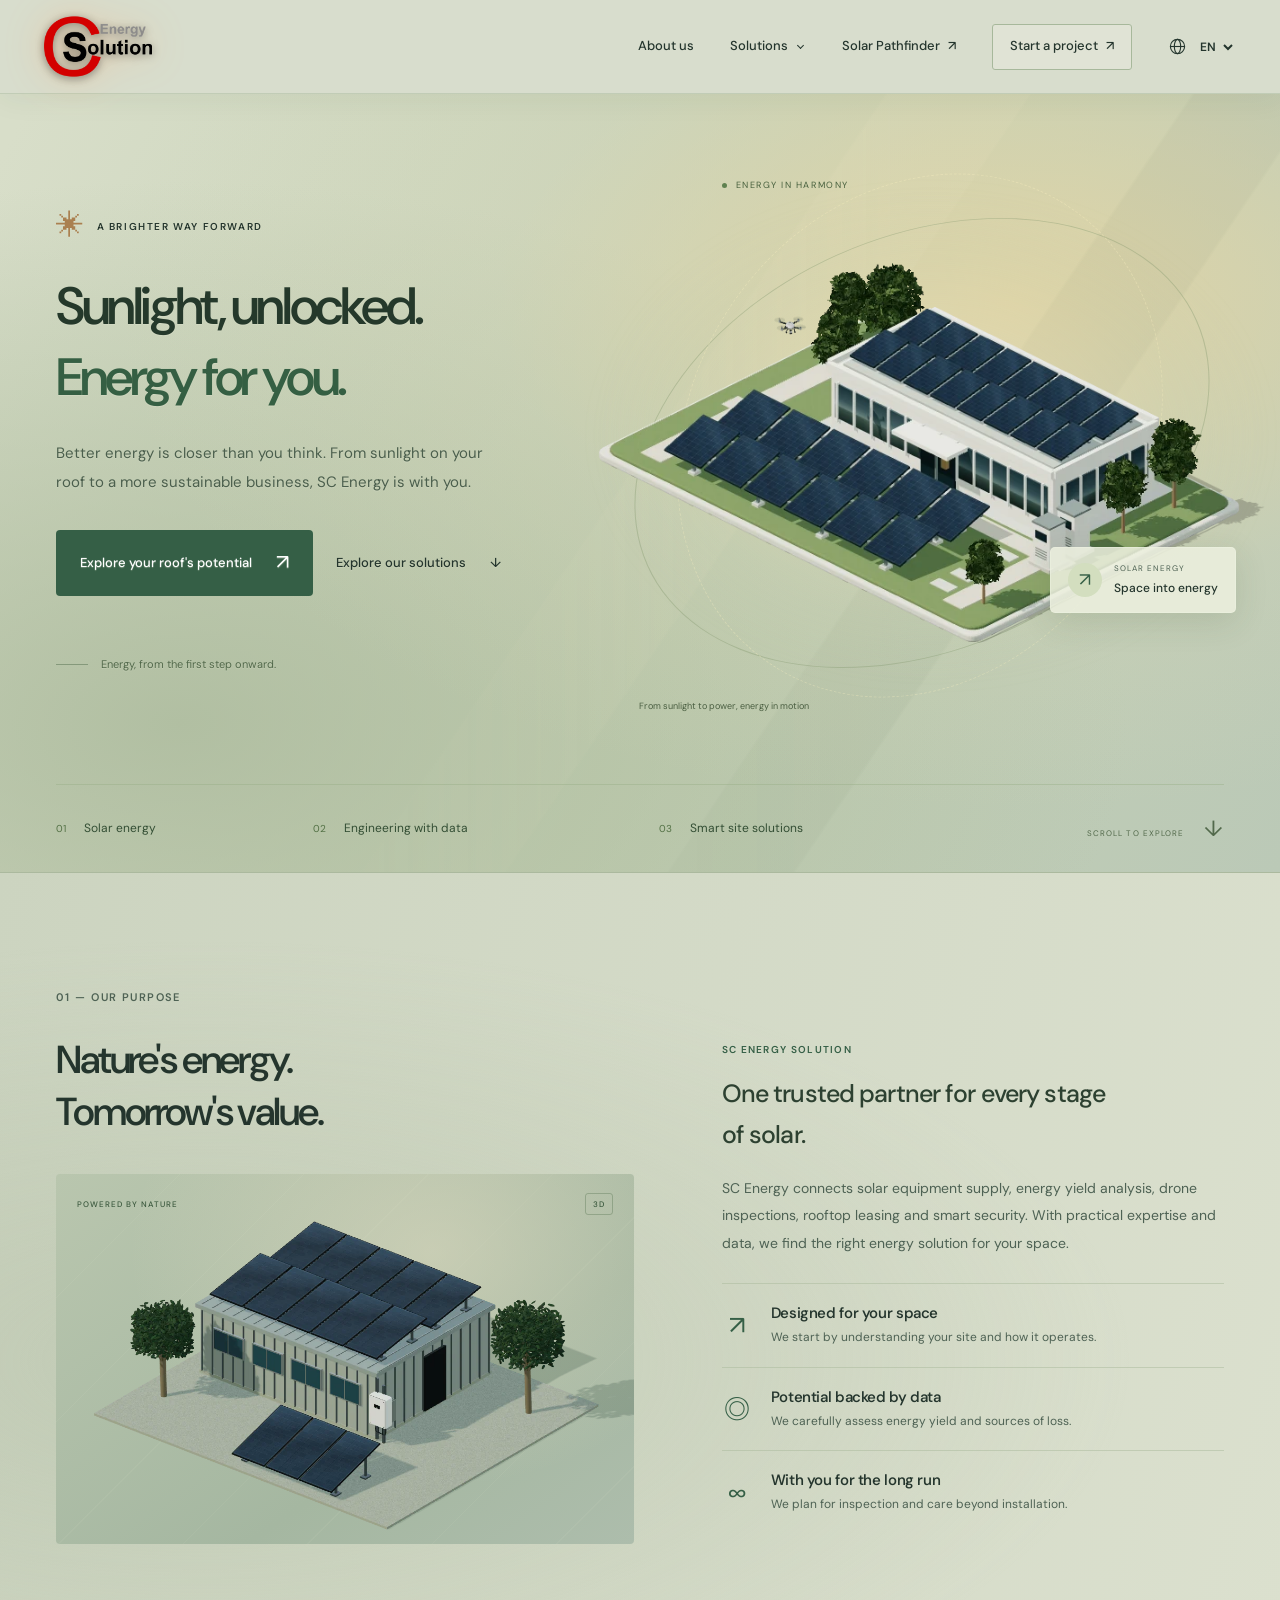
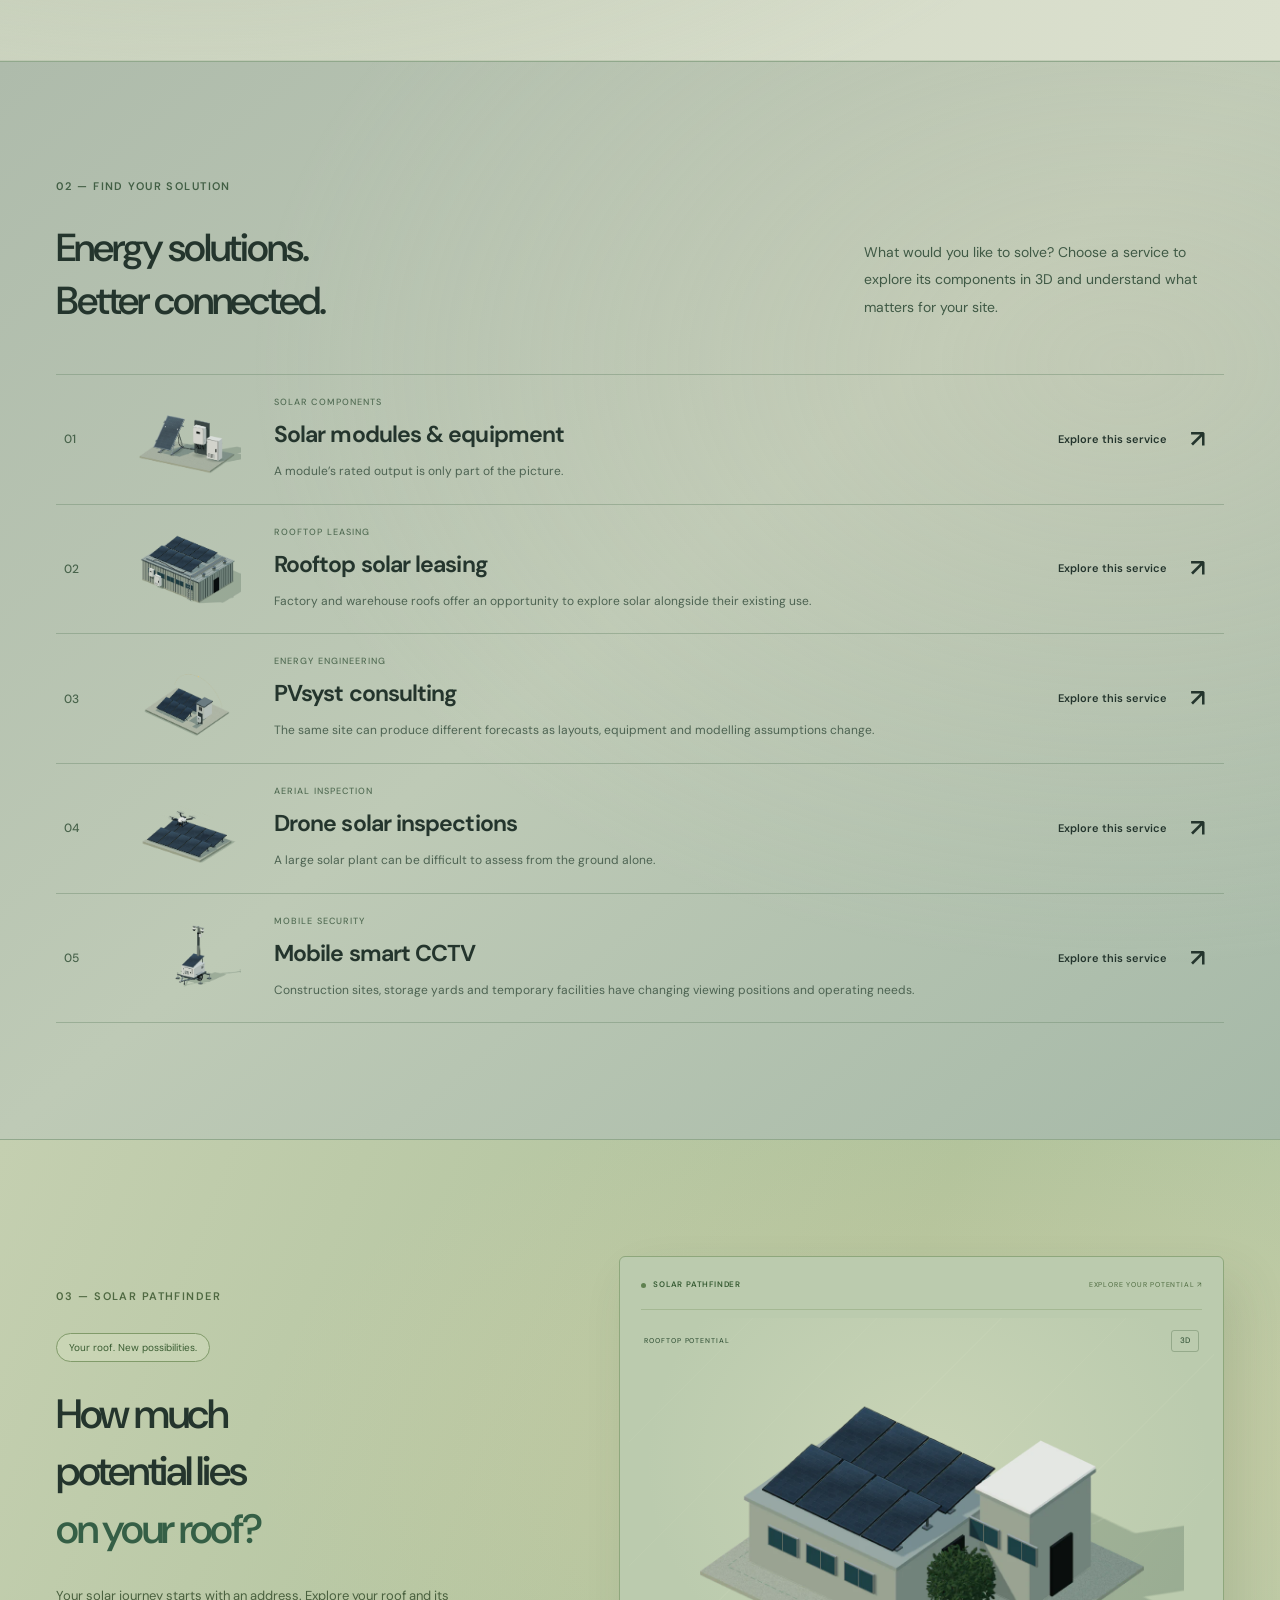
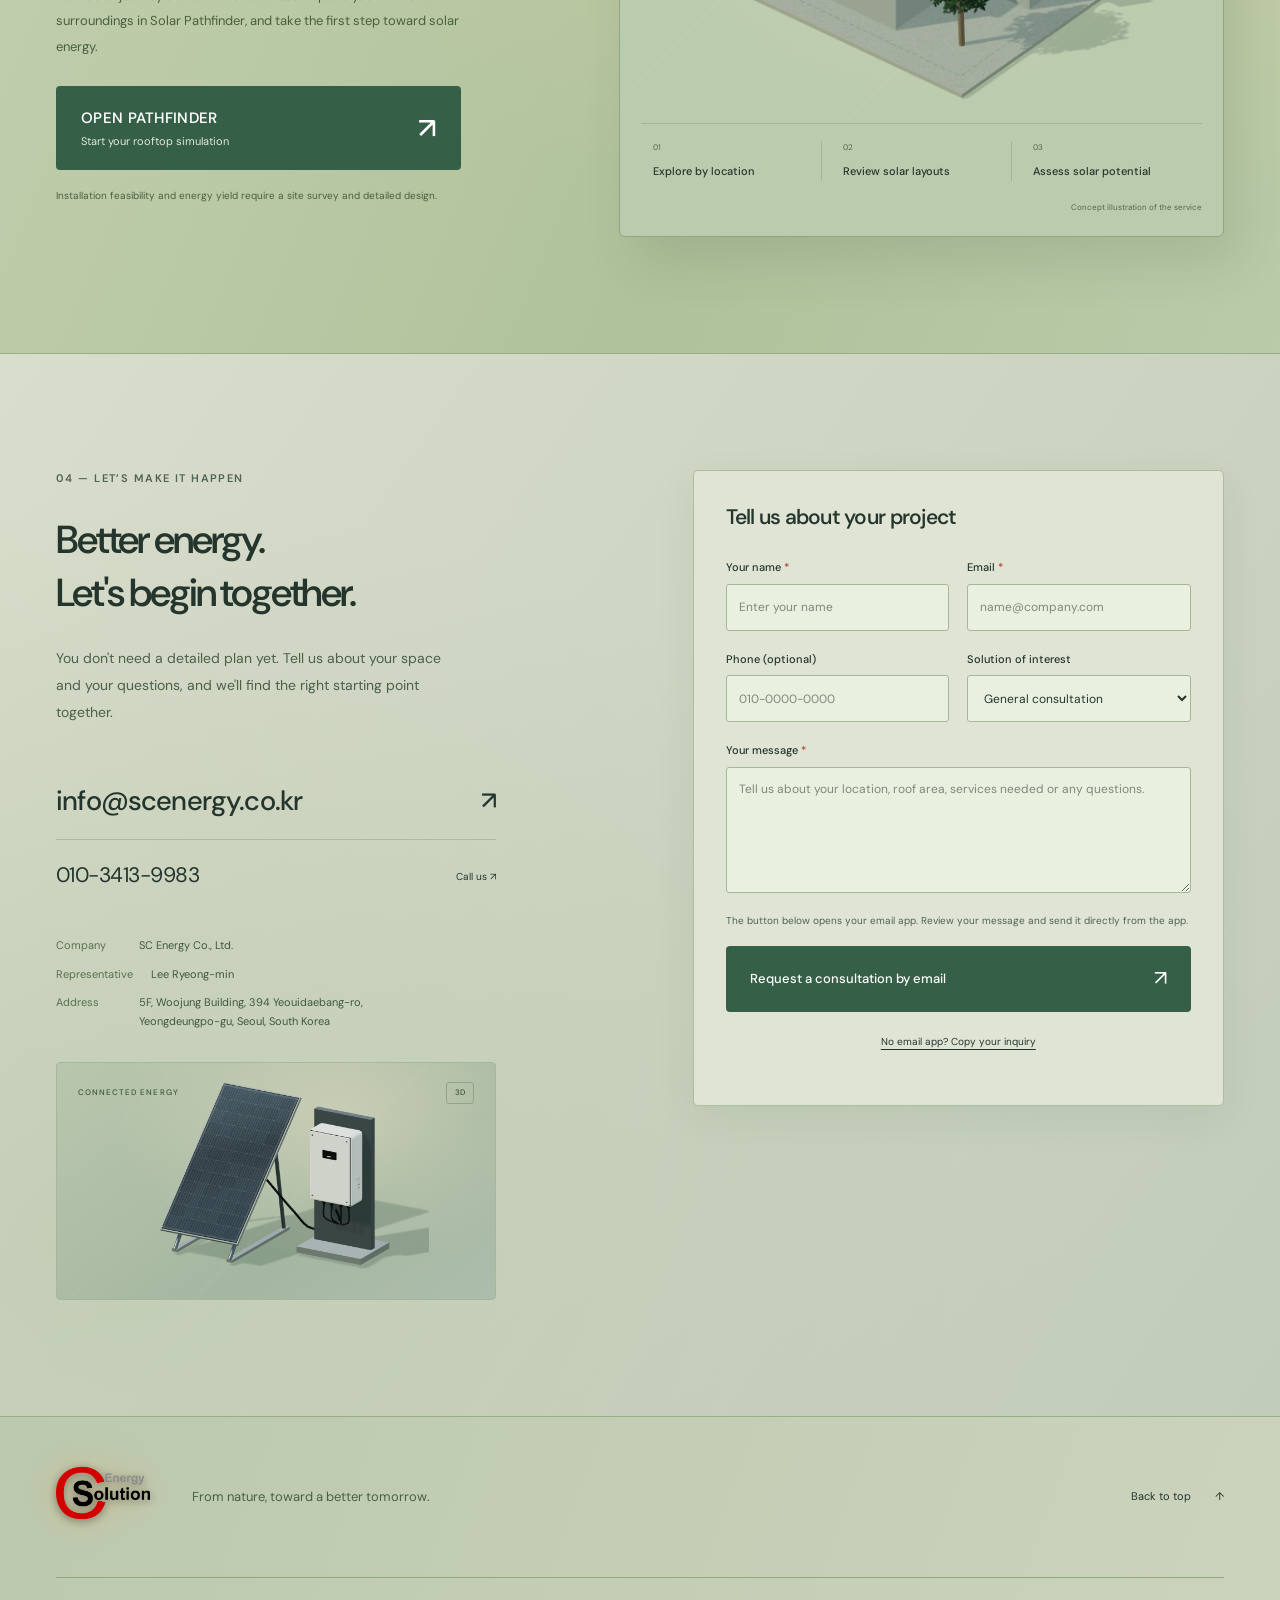
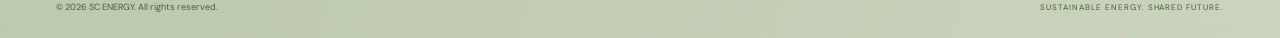
==== index.html @ 03984719 "Animate all business detail chapters with synchronized 3D walkthroughs" ====
<!doctype html>
<html lang="ko">
<head>
<meta charset="utf-8">
<meta name="viewport" content="width=device-width,initial-scale=1">
<meta name="theme-color" content="#ccd3c3">
<meta name="description" content="에스씨에너지와 함께하는 태양광의 모든 과정. 태양광 기자재, PVsyst 컨설팅, 드론 점검, 지붕 임대와 이동형 스마트 CCTV를 만나보세요.">
<title>SCEnergy | 햇빛의 가능성을 당신의 에너지로</title>
<link rel="canonical" href="https://www.scenergy.co.kr/">
<link rel="icon" href="resources/images/header/scenergy_logo_200.png">
<link rel="preconnect" href="https://fonts.googleapis.com">
<link rel="preconnect" href="https://fonts.gstatic.com" crossorigin>
<link href="https://fonts.googleapis.com/css2?family=DM+Sans:wght@400;500;550;600;650;700&family=Noto+Sans+KR:wght@400;450;500;550;600;650;700;750&family=Noto+Sans+JP:wght@400;500;600;700&display=swap" rel="stylesheet">
<link rel="stylesheet" href="resources/css/renewal.css?v=20260912-2">
<link rel="stylesheet" href="resources/css/immersive.css?v=20260912-2">
<link rel="stylesheet" href="resources/css/brand-effects.css?v=20260912-3">
<script src="resources/js/translations.js" defer>
</script>
<script src="resources/js/scene-i18n.js?v=20260912-2" defer>
</script>
<link rel="stylesheet" href="resources/css/service-details.css?v=20260912-4">
<script src="resources/js/service-content.js?v=20260912-4" defer></script>
<script src="resources/js/service-details.js?v=20260912-4" defer></script>
<link rel="stylesheet" href="resources/css/service-stories.css?v=20260912-5">
<script src="resources/js/service-stories.js?v=20260912-5" defer></script>
<script src="resources/js/renewal.js?v=20260912-5" defer>
</script>
</head>
<body>
<a class="skip-link" href="#main" data-i18n="skip">본문으로 건너뛰기</a>
<header class="header" id="header">
<div class="header-inner">
<a class="brand" href="#hero" aria-label="SCEnergy">
<span class="brand-img-wrap">
<img class="brand-img" src="resources/images/renewal/logo-refined.svg" alt="SC Energy Solution" width="115" height="71" fetchpriority="high">
<span class="brand-shine" aria-hidden="true">
</span>
</span>
</a>
<nav id="navigation" class="navigation" aria-label="메인 메뉴" data-i18n-aria="navLabel">
<a href="#about" data-i18n="navAbout">회사 소개</a>
<details class="service-menu">
<summary>
<span data-i18n="navServices">사업 영역</span>
<span class="chevron" aria-hidden="true">
</span>
</summary>
<div class="service-dropdown">
<a href="#modules" data-i18n="modulesTitle">태양광 모듈 · 기자재</a>
<a href="#rooftop" data-i18n="rooftopTitle">태양광 지붕 임대</a>
<a href="#pvsyst" data-i18n="pvsystTitle">PVsyst 컨설팅</a>
<a href="#drone" data-i18n="droneTitle">드론 발전소 점검</a>
<a href="#cctv" data-i18n="cctvTitle">이동형 스마트 CCTV</a>
</div>
</details>
<a href="#pathfinder" class="nav-pathfinder">Solar Pathfinder <span aria-hidden="true">↗</span>
</a>
<a href="#contact" class="nav-contact">
<span data-i18n="navContact">프로젝트 문의</span>
<span aria-hidden="true">↗</span>
</a>
</nav>
<div class="header-tools">
<label class="language-picker">
<svg viewBox="0 0 24 24" fill="none" stroke="currentColor" stroke-width="1.4" aria-hidden="true">
<circle cx="12" cy="12" r="9"/>
<ellipse cx="12" cy="12" rx="4" ry="9"/>
<path d="M3 12h18"/>
</svg>
<span class="sr-only" data-i18n="language">언어 선택</span>
<select id="language" aria-label="언어 선택" data-i18n-aria="language">
<option value="ko">KR</option>
<option value="en">EN</option>
<option value="ja">JP</option>
</select>
</label>
<button class="menu-toggle" id="menu-toggle" aria-controls="navigation" aria-expanded="false" aria-label="메뉴 열기" data-i18n-aria="menuOpen">
<span>
</span>
<span>
</span>
</button>
</div>
</div>
</header>
<main id="main">
<section id="hero" class="hero">
<div class="hero-grid container">
<div class="hero-copy">
<div class="eyebrow">
<span class="sun-symbol" aria-hidden="true">✳</span> A BRIGHTER WAY FORWARD</div>
<h1>
<span data-i18n="heroLine1">햇빛의 가능성을</span>
<br>
<span class="green-text" data-i18n="heroLine2">당신의 에너지로.</span>
</h1>
<p class="hero-description" data-i18n="heroDesc">더 나은 에너지는 우리 가까이에 있습니다. 지붕 위의 햇빛부터 지속 가능한 비즈니스까지, 에스씨에너지가 함께합니다.</p>
<div class="hero-actions">
<a class="button primary" href="#pathfinder">
<span data-i18n="heroCta">내 지붕의 가능성 알아보기</span>
<span aria-hidden="true">↗</span>
</a>
<a class="text-link" href="#services">
<span data-i18n="heroExplore">솔루션 둘러보기</span>
<span aria-hidden="true">↓</span>
</a>
</div>
<div class="hero-footnote">
<span class="little-line">
</span>
<span data-i18n="heroNote">에너지의 시작부터, 그다음까지.</span>
</div>
</div>
<div class="hero-visual">
<div class="orbit orbit-one" aria-hidden="true">
</div>
<div class="orbit orbit-two" aria-hidden="true">
</div>
<div class="scene-caption">
<span class="status-dot">
</span> ENERGY IN HARMONY</div>
<div id="solar-scene" class="solar-scene" role="img" aria-label="태양광 패널과 나무가 어우러진 친환경 발전소 3D 모형" data-i18n-aria="sceneAlt">
<img class="scene-fallback" src="resources/images/renewal/scene-poster.webp" alt="" width="1000" height="900">
</div>
<div class="scene-tag tag-solar">
<span class="tag-icon" aria-hidden="true">↗</span>
<div>
<small>SOLAR ENERGY</small>
<span data-i18n="sceneSolar">공간을 에너지로</span>
</div>
</div>
<div class="scene-bottom">
<span data-i18n="sceneNote">지속 가능한 에너지의 작은 풍경</span>
<button id="scene-toggle" type="button" aria-pressed="false" disabled>
<span class="pause-label">
<span aria-hidden="true">Ⅱ</span> <span data-i18n="pause">일시 정지</span>
</span>
<span class="play-label">
<span aria-hidden="true">▷</span> <span data-i18n="play">재생</span>
</span>
</button>
</div>
</div>
</div>
<div class="hero-index container">
<a href="#modules">
<span>01</span>
<span data-i18n="pillar1">태양광 에너지</span>
</a>
<a href="#pvsyst">
<span>02</span>
<span data-i18n="pillar2">데이터 기반 엔지니어링</span>
</a>
<a href="#cctv">
<span>03</span>
<span data-i18n="pillar3">스마트 현장 솔루션</span>
</a>
<div class="scroll-cue">SCROLL TO EXPLORE <span>↓</span>
</div>
</div>
</section>

<section id="about" class="about section">
<div class="container">
<div class="section-kicker">01 — OUR PURPOSE</div>
<div class="about-grid">
<div>
<h2>
<span data-i18n="aboutLine1">자연의 에너지가,</span>
<br>
<span data-i18n="aboutLine2">내일의 가치가 되도록.</span>
</h2>
<div class="scene-frame about-image" data-scene-frame="overview">
<div class="scene-heading">
<span>POWERED BY NATURE</span>
<span class="scene-format">3D</span>
</div>
<div id="view-overview" class="scene-stage" data-scene="overview" role="img" aria-label="자연광 아래 펼쳐진 태양광 발전소 3D 모델" data-i18n-aria="scene_overview">
<img class="scene-poster" src="resources/images/renewal/overview-3d.webp?v=20260912-4" alt="" width="1100" height="700" loading="lazy">
</div>
<button class="scene-motion" type="button" aria-controls="view-overview" aria-pressed="false" disabled>
<span class="pause-label">
<span aria-hidden="true">Ⅱ</span> <span data-i18n="pause">일시 정지</span>
</span>
<span class="play-label">
<span aria-hidden="true">▷</span> <span data-i18n="play">재생</span>
</span>
</button>
</div>
</div>
<div class="about-copy">
<span class="section-kicker green-text">SC ENERGY SOLUTION</span>
<p class="lead" data-i18n="aboutLead">태양광의 모든 과정에, 믿을 수 있는 하나의 파트너.</p>
<p data-i18n="aboutDesc">에스씨에너지는 태양광 기자재 공급부터 발전량 분석, 드론 점검, 지붕 임대와 스마트 보안까지 연결합니다. 현장을 이해하는 기술과 데이터를 바탕으로, 고객의 공간에 맞는 에너지 솔루션을 제안합니다.</p>
<div class="value-row">
<span aria-hidden="true">↗</span>
<div>
<h3 data-i18n="value1Title">공간에 맞게 설계하고</h3>
<p data-i18n="value1Desc">입지와 운영 환경을 먼저 이해합니다.</p>
</div>
</div>
<div class="value-row">
<span aria-hidden="true">◎</span>
<div>
<h3 data-i18n="value2Title">데이터로 가능성을 확인하고</h3>
<p data-i18n="value2Desc">발전량과 손실 요인을 꼼꼼히 분석합니다.</p>
</div>
</div>
<div class="value-row">
<span aria-hidden="true">∞</span>
<div>
<h3 data-i18n="value3Title">오래 함께 운영합니다</h3>
<p data-i18n="value3Desc">설치 이후의 점검과 관리까지 생각합니다.</p>
</div>
</div>
</div>
</div>
</div>
</section>

<section id="services" class="services section">
<div class="container">
<div class="section-heading"><div><div class="section-kicker">02 — FIND YOUR SOLUTION</div><h2><span data-i18n="servicesLine1">더 넓게 연결하는</span><br><span data-i18n="servicesLine2">에너지 솔루션.</span></h2></div><p data-i18n="directoryIntro">어떤 과제를 해결하고 싶으신가요? 사업을 선택하면 구조와 작동 원리를 3D로 살펴보고, 우리 현장에 필요한 솔루션을 자세히 확인할 수 있습니다.</p></div>
<div class="solution-directory"><a class="solution-entry" href="#modules">
<span class="solution-number">01</span>
<img src="resources/images/renewal/modules-3d.webp?v=20260912-4" width="180" height="120" alt="" loading="lazy">
<span class="solution-entry-copy"><small>SOLAR COMPONENTS</small><strong data-i18n="modulesTitle">태양광 모듈 · 기자재</strong><span data-i18n="directory_modules">설치 환경과 전기적 호환성까지, 발전소에 맞는 기자재를 연결합니다.</span></span>
<span class="solution-entry-action"><span data-i18n="directoryExplore">사업 자세히 보기</span> <span aria-hidden="true">↗</span></span>
</a>
<a class="solution-entry" href="#rooftop">
<span class="solution-number">02</span>
<img src="resources/images/renewal/rooftop-3d.webp?v=20260912-4" width="180" height="120" alt="" loading="lazy">
<span class="solution-entry-copy"><small>ROOFTOP LEASING</small><strong data-i18n="rooftopTitle">태양광 지붕 임대</strong><span data-i18n="directory_rooftop">유휴 지붕의 활용부터 유지관리까지, 건물에 맞는 운영 조건을 살펴봅니다.</span></span>
<span class="solution-entry-action"><span data-i18n="directoryExplore">사업 자세히 보기</span> <span aria-hidden="true">↗</span></span>
</a>
<a class="solution-entry" href="#pvsyst">
<span class="solution-number">03</span>
<img src="resources/images/renewal/pvsyst-3d.webp?v=20260912-4" width="180" height="120" alt="" loading="lazy">
<span class="solution-entry-copy"><small>ENERGY ENGINEERING</small><strong data-i18n="pvsystTitle">PVsyst 컨설팅</strong><span data-i18n="directory_pvsyst">일사량, 음영과 손실 요인으로 설계 대안의 차이를 확인합니다.</span></span>
<span class="solution-entry-action"><span data-i18n="directoryExplore">사업 자세히 보기</span> <span aria-hidden="true">↗</span></span>
</a>
<a class="solution-entry" href="#drone">
<span class="solution-number">04</span>
<img src="resources/images/renewal/drone-3d.webp?v=20260912-4" width="180" height="120" alt="" loading="lazy">
<span class="solution-entry-copy"><small>AERIAL INSPECTION</small><strong data-i18n="droneTitle">드론 발전소 점검</strong><span data-i18n="directory_drone">넓은 발전소의 점검 지점을 찾고, 후속 확인의 우선순위를 정합니다.</span></span>
<span class="solution-entry-action"><span data-i18n="directoryExplore">사업 자세히 보기</span> <span aria-hidden="true">↗</span></span>
</a>
<a class="solution-entry" href="#cctv">
<span class="solution-number">05</span>
<img src="resources/images/renewal/cctv-3d.webp?v=20260912-4" width="180" height="120" alt="" loading="lazy">
<span class="solution-entry-copy"><small>MOBILE SECURITY</small><strong data-i18n="cctvTitle">이동형 스마트 CCTV</strong><span data-i18n="directory_cctv">전력과 통신이 제약된 현장에도, 필요한 위치에 보안을 연결합니다.</span></span>
<span class="solution-entry-action"><span data-i18n="directoryExplore">사업 자세히 보기</span> <span aria-hidden="true">↗</span></span>
</a></div>
</div>
</section>

<section id="pathfinder" class="pathfinder section">
<div class="container pathfinder-grid">
<div class="pathfinder-copy">
<div class="section-kicker">03 — SOLAR PATHFINDER</div>
<span class="outlined-label" data-i18n="pfBadge">당신의 지붕, 새로운 가능성</span>
<h2>
<span data-i18n="pfLine1">우리 지붕에는</span>
<br>
<span data-i18n="pfLine2">얼마나 많은</span>
<br>
<span class="green-text" data-i18n="pfLine3">가능성이 있을까요?</span>
</h2>
<p data-i18n="pfDesc">주소에서 시작하는 태양광 입지 탐색. Solar Pathfinder에서 지붕과 주변 환경을 살펴보고, 태양광 발전의 첫 단계를 시작하세요.</p>
<a class="button primary pf-cta" href="https://pathfinder.scenergy.co.kr/index.html?backend=https://port-0-solar-server-mkiol9jsc308f567.sel3.cloudtype.app" target="_blank" rel="noopener noreferrer">
<span>
<strong data-i18n="pfCta">PATHFINDER 바로가기</strong>
<small data-i18n="pfCtaSub">내 지붕 시뮬레이션 시작하기</small>
</span>
<span class="cta-arrow" aria-hidden="true">↗</span>
<span class="sr-only" data-i18n="newTab">새 탭에서 열림</span>
</a>
<p class="pf-disclaimer" data-i18n="pfNote">실제 설치 가능 여부와 발전량은 현장 조사 및 상세 설계를 통해 확인합니다.</p>
</div>
<div class="pathfinder-visual">
<div class="map-heading">
<span>
<span class="status-dot">
</span> SOLAR PATHFINDER</span>
<span>EXPLORE YOUR POTENTIAL ↗</span>
</div>
<div class="scene-frame pathfinder-stage" data-scene-frame="pathfinder">
<div class="scene-heading">
<span>ROOFTOP POTENTIAL</span>
<span class="scene-format">3D</span>
</div>
<div id="view-pathfinder" class="scene-stage" data-scene="pathfinder" role="img" aria-label="지붕과 주변 건물의 태양광 입지 분석 3D 모델" data-i18n-aria="scene_pathfinder">
<img class="scene-poster" src="resources/images/renewal/pathfinder-3d.webp?v=20260912-4" alt="" width="1100" height="700" loading="lazy">
</div>
<button class="scene-motion" type="button" aria-controls="view-pathfinder" aria-pressed="false" disabled>
<span class="pause-label">
<span aria-hidden="true">Ⅱ</span> <span data-i18n="pause">일시 정지</span>
</span>
<span class="play-label">
<span aria-hidden="true">▷</span> <span data-i18n="play">재생</span>
</span>
</button>
</div>
<div class="pf-features">
<div>
<span>01</span>
<strong data-i18n="pfFeature1">위치 기반 탐색</strong>
</div>
<div>
<span>02</span>
<strong data-i18n="pfFeature2">태양광 배치 검토</strong>
</div>
<div>
<span>03</span>
<strong data-i18n="pfFeature3">발전 가능성 확인</strong>
</div>
</div>
<p class="concept-label" data-i18n="pfIllustration">서비스 이해를 돕기 위한 개념 이미지</p>
</div>
</div>
</section>

<section id="contact" class="contact section">
<div class="container">
<div class="contact-grid">
<div class="contact-copy">
<div class="section-kicker">04 — LET’S MAKE IT HAPPEN</div>
<h2>
<span data-i18n="contactLine1">더 나은 에너지,</span>
<br>
<span data-i18n="contactLine2">함께 시작할까요?</span>
</h2>
<p data-i18n="contactDesc">아직 구체적인 계획이 없어도 괜찮습니다. 공간과 고민을 알려주시면, 알맞은 시작을 함께 찾겠습니다.</p>
<a class="contact-email" href="mailto:info@scenergy.co.kr">info@scenergy.co.kr <span>↗</span>
</a>
<a class="contact-phone" href="tel:+821034139983">010-3413-9983 <span data-i18n="call">전화 상담 ↗</span>
</a>
<dl class="company-details">
<div>
<dt data-i18n="company">회사명</dt>
<dd data-i18n="companyValue">주식회사 에스씨에너지</dd>
</div>
<div>
<dt data-i18n="representative">대표자</dt>
<dd data-i18n="representativeValue">이령민</dd>
</div>
<div>
<dt data-i18n="address">주소</dt>
<dd data-i18n="addressValue">서울시 영등포구 여의대방로 394, 우정빌딩 5층</dd>
</div>
</dl>
<div class="scene-frame contact-stage" data-scene-frame="contact">
<div class="scene-heading">
<span>CONNECTED ENERGY</span>
<span class="scene-format">3D</span>
</div>
<div id="view-contact" class="scene-stage" data-scene="contact" role="img" aria-label="태양광 모듈과 전력 변환 장치 3D 모델" data-i18n-aria="scene_contact">
<img class="scene-poster" src="resources/images/renewal/contact-3d.webp?v=20260912-4" alt="" width="1100" height="700" loading="lazy">
</div>
<button class="scene-motion" type="button" aria-controls="view-contact" aria-pressed="false" disabled>
<span class="pause-label">
<span aria-hidden="true">Ⅱ</span> <span data-i18n="pause">일시 정지</span>
</span>
<span class="play-label">
<span aria-hidden="true">▷</span> <span data-i18n="play">재생</span>
</span>
</button>
</div>
</div>
<form id="contact-form" class="contact-form" action="mailto:info@scenergy.co.kr" method="post" enctype="text/plain">
<h3 data-i18n="formTitle">프로젝트 이야기 들려주세요</h3>
<div class="form-row">
<label>
<span data-i18n="name">담당자명</span> <span aria-hidden="true">*</span>
<input name="name" autocomplete="name" maxlength="80" required placeholder="이름을 입력해 주세요" data-i18n-placeholder="namePlaceholder">
</label>
<label>
<span data-i18n="email">이메일</span> <span aria-hidden="true">*</span>
<input name="email" type="email" autocomplete="email" maxlength="150" required placeholder="name@company.com">
</label>
</div>
<div class="form-row">
<label>
<span data-i18n="phone">연락처 (선택)</span>
<input name="phone" type="tel" autocomplete="tel" maxlength="40" placeholder="010-0000-0000">
</label>
<label>
<span data-i18n="service">관심 솔루션</span>
<select name="service" id="contact-service">
<option value="general" data-i18n="generalService">종합 상담</option>
<option value="modules" data-i18n="modulesTitle">태양광 모듈 · 기자재</option>
<option value="rooftop" data-i18n="rooftopTitle">태양광 지붕 임대</option>
<option value="pvsyst" data-i18n="pvsystTitle">PVsyst 컨설팅</option>
<option value="drone" data-i18n="droneTitle">드론 발전소 점검</option>
<option value="cctv" data-i18n="cctvTitle">이동형 스마트 CCTV</option>
</select>
</label>
</div>
<label>
<span data-i18n="message">문의 내용</span> <span aria-hidden="true">*</span>
<textarea name="message" required rows="4" maxlength="1500" placeholder="위치, 지붕 면적, 필요한 서비스 등을 자유롭게 알려주세요." data-i18n-placeholder="messagePlaceholder">
</textarea>
</label>
<p class="form-note" data-i18n="formNote">아래 버튼은 이메일 앱을 엽니다. 작성 내용을 확인하고 이메일 앱에서 직접 전송해 주세요.</p>
<button type="submit" class="button primary">
<span data-i18n="formSend">이메일로 상담 요청</span>
<span aria-hidden="true">↗</span>
</button>
<button type="button" class="copy-button" id="copy-inquiry" data-i18n="formCopy">이메일 앱이 없다면, 문의 내용 복사</button>
<p id="form-status" class="form-status" role="status" aria-live="polite">
</p>
</form>
</div>
</div>
</section>
</main>
<footer class="footer">
<div class="container footer-main">
<a href="#hero" class="footer-logo" aria-label="SCEnergy">
<span class="brand-img-wrap">
<img class="brand-img" src="resources/images/renewal/logo-refined.svg" alt="SC Energy Solution" width="112" height="69" loading="lazy">
<span class="brand-shine" aria-hidden="true">
</span>
</span>
</a>
<p data-i18n="footerTagline">자연에서 시작해, 더 나은 내일로.</p>
<a href="#hero" class="back-top">
<span data-i18n="backTop">맨 위로</span> ↑</a>
</div>
<div class="container footer-bottom">
<span>© <span id="year">2026</span> SC ENERGY. All rights reserved.</span>
<span>SUSTAINABLE ENERGY. SHARED FUTURE.</span>
</div>
</footer>
</body>
</html>
---- resources/css/renewal.css ----
:root{--paper:#f5f5ee;--white:#fff;--ink:#25352d;--green:#3e694f;--muted:#657167;--line:#dce1d6;--sage:#e7ecdf;--red:#df171f;--header:94px}
*{box-sizing:border-box}html{scroll-behavior:smooth;scroll-padding-top:calc(var(--header) + 24px)}body{margin:0;background:var(--paper);color:var(--ink);font-family:'DM Sans','Noto Sans KR','Noto Sans JP',sans-serif;line-height:1.7;word-break:keep-all;overflow-wrap:break-word;-webkit-font-smoothing:antialiased}body,button,input,select,textarea{font-family:'DM Sans','Noto Sans KR','Noto Sans JP',sans-serif}html[lang=ja] body{font-family:'DM Sans','Noto Sans JP',sans-serif}a{color:inherit;text-decoration:none}button,input,select,textarea{font:inherit}button,select,summary{cursor:pointer}button{color:inherit}button:disabled{cursor:default;opacity:.55}img,svg{display:block;max-width:100%}button,a,input,select,textarea,summary{-webkit-tap-highlight-color:transparent}a,button{touch-action:manipulation}button{background:none}h1,h2,h3,p{margin:0}h1,h2,h3{font-weight:550;line-height:1.35;letter-spacing:-.055em}p{color:var(--muted)}::selection{background:#c7d7bb;color:#163d26}:focus-visible{outline:3px solid #c24624;outline-offset:5px}input:focus-visible,textarea:focus-visible,select:focus-visible{outline-offset:2px}.sr-only{position:absolute!important;width:1px;height:1px;padding:0;margin:-1px;overflow:hidden;clip:rect(0,0,0,0);white-space:nowrap;border:0}.skip-link{position:fixed;left:20px;top:-100px;padding:14px 22px;background:var(--ink);color:white;z-index:300}.skip-link:focus{top:10px}.container{width:min(1320px,calc(100% - 112px));margin-inline:auto}.section{padding-block:116px}.section-kicker,.eyebrow{font-size:11px;font-weight:600;letter-spacing:.13em;line-height:1.5}.section-kicker{color:var(--muted);margin-bottom:28px}.green-text{color:var(--green)}h2{font-size:clamp(32px,3.05vw,47px)}.button{display:inline-flex;align-items:center;justify-content:space-between;gap:24px;min-height:56px;padding:15px 23px;border:1px solid transparent;border-radius:4px;font-size:14px;font-weight:500;line-height:1.6;transition:background .2s,transform .2s,box-shadow .2s}.primary{background:var(--green);color:#fff}.primary:hover{background:#2c513b;box-shadow:0 6px 18px #294a3420;transform:translateY(-2px)}.button>span:last-child:not(.sr-only){font-size:21px;font-weight:400}.text-link{display:inline-flex;align-items:center;gap:24px;min-height:48px;font-size:13px;font-weight:500}.text-link:hover{color:var(--green)}
/* The original brand mark remains unchanged. */
.header{height:var(--header);position:sticky;top:0;z-index:100;background:#f5f5eef5;border-bottom:1px solid #d8ded260;backdrop-filter:blur(15px)}.header-inner{max-width:1500px;width:calc(100% - 88px);height:100%;margin:auto;display:flex;align-items:center;gap:36px}.brand{flex:none;display:flex;align-items:center;min-height:76px}.brand img{width:108px;height:auto}.navigation{margin-left:auto;display:flex;align-items:center;gap:36px;font-size:13px;font-weight:500}.navigation>a,.service-menu>summary{min-height:46px;display:flex;align-items:center;gap:8px}.navigation a:hover,.service-menu>summary:hover{color:var(--green)}.nav-contact{border:1px solid #bfc9ba;border-radius:3px;padding:0 17px}.nav-pathfinder{white-space:nowrap}.header-tools{display:flex;align-items:center;gap:20px}.language-picker{display:flex;align-items:center;gap:5px}.language-picker svg{width:19px;height:19px}.language-picker select{min-height:44px;max-width:65px;border:0;background:transparent;font-size:12px;font-weight:600;color:var(--ink);padding:0 4px}.service-menu{position:relative}.service-menu summary{list-style:none}.service-menu summary::-webkit-details-marker{display:none}.chevron{height:5px;width:5px;border-right:1px solid currentColor;border-bottom:1px solid currentColor;transform:rotate(45deg);margin:0 3px 3px 2px}.service-dropdown{position:absolute;top:48px;left:-22px;width:245px;background:var(--paper);border:1px solid var(--line);border-radius:5px;padding:12px;box-shadow:0 15px 35px #23352a12}.service-dropdown a{display:block;padding:10px;border-radius:3px;font-size:13px}.service-dropdown a:hover{background:var(--sage)}.menu-toggle{display:none;width:44px;height:44px;border:0;padding:11px}.menu-toggle span{display:block;width:22px;height:1.5px;margin:6px 0;background:currentColor;transition:transform .2s}.menu-toggle[aria-expanded=true] span:first-child{transform:translateY(3.75px) rotate(45deg)}.menu-toggle[aria-expanded=true] span:last-child{transform:translateY(-3.75px) rotate(-45deg)}
/* Daylight, open space, and a quietly moving architectural scene. */
.hero{position:relative;overflow:hidden;background:radial-gradient(ellipse at 86% 32%,#e6ecdc88,transparent 48%),var(--paper)}.hero-grid{display:grid;grid-template-columns:1fr 1.12fr;align-items:center;gap:10px;min-height:660px;padding-block:25px}.hero-copy{position:relative;z-index:2;padding:34px 0 26px}.eyebrow{display:flex;align-items:center;gap:11px;font-size:10px;letter-spacing:.16em;margin-bottom:31px}.sun-symbol{color:#aa8050;font-size:28px;font-weight:400;line-height:1}.hero h1{font-size:clamp(41px,4.1vw,62px);line-height:1.35;font-weight:550;letter-spacing:-.065em}.hero-description{font-size:15px;line-height:1.95;max-width:430px;margin-top:26px}.hero-actions{display:flex;align-items:center;flex-wrap:wrap;gap:14px 23px;margin-top:33px}.hero-actions .button{font-size:13px}.hero-footnote{display:flex;align-items:center;gap:13px;font-size:11px;color:var(--muted);margin-top:59px}.little-line{width:32px;height:1px;background:#85997b}.hero-visual{height:590px;position:relative;min-width:0;margin-right:-32px}.solar-scene{position:absolute;inset:0 -20px 0 -50px;isolation:isolate;touch-action:pan-y}.solar-scene canvas{z-index:1;display:block}.scene-fallback{width:100%;height:100%;object-fit:contain;transition:opacity .4s}.scene-ready .scene-fallback{opacity:0}.scene-caption{position:absolute;top:44px;left:17%;z-index:2;display:flex;align-items:center;gap:9px;font-size:9px;letter-spacing:.17em;color:#66805d}.status-dot{display:inline-block;width:5px;height:5px;border-radius:50%;background:#5f8150;vertical-align:middle}.orbit{position:absolute;border:1px solid #becbb352;border-radius:50%;pointer-events:none}.orbit-one{inset:63px 33px 55px 9px;transform:rotate(-24deg) scaleY(.84)}.orbit-two{inset:28px 75px 35px 47px;transform:rotate(32deg) scaleX(.88);border-style:dashed;opacity:.5}.scene-tag{position:absolute;z-index:2;display:flex;gap:12px;align-items:center;padding:14px 17px;background:#ffffffd9;border:1px solid #f9faf5;border-radius:5px;box-shadow:0 8px 40px #263c2410;pointer-events:none}.tag-solar{right:20px;bottom:131px}.tag-icon{display:grid;place-items:center;background:#eef2e7;width:34px;height:34px;border-radius:50%;font-size:19px;color:var(--green)}.scene-tag small{display:block;font-size:8px;letter-spacing:.13em;color:var(--muted);margin-bottom:2px}.scene-tag div>span{display:block;font-size:12px;font-weight:500}.scene-bottom{position:absolute;bottom:30px;left:27px;right:24px;display:flex;justify-content:space-between;align-items:center;gap:12px;font-size:9px;color:var(--muted);z-index:3}.scene-bottom button{border:1px solid #c7d0bf;border-radius:30px;min-height:36px;padding:5px 12px;font-size:9px;background:#f5f5eecc;white-space:nowrap}.scene-bottom button[aria-pressed=false] .play-label,.scene-bottom button[aria-pressed=true] .pause-label{display:none}.hero-index{display:grid;grid-template-columns:1fr 1.35fr 1.15fr 1.05fr;align-items:center;min-height:88px;border-top:1px solid var(--line)}.hero-index>a{display:flex;align-items:center;gap:18px;font-size:12px;padding-block:17px}.hero-index>a>span:first-child{font-family:'DM Sans',sans-serif;font-size:10px;color:#82907b}.hero-index>a:hover{color:var(--green)}.scroll-cue{font-size:8px;letter-spacing:.13em;text-align:right;color:var(--muted)}.scroll-cue span{font-size:22px;margin-left:17px}
/* Purpose and solutions */
.about{border-top:1px solid var(--line)}.about-grid{display:grid;grid-template-columns:1.15fr 1fr;gap:110px}.about-image{height:310px;margin-top:38px;position:relative;overflow:hidden;border-radius:4px}.about-image img{width:100%;height:100%;object-fit:cover}.about-image:after{content:'';position:absolute;inset:65% 0 0;background:linear-gradient(transparent,#162c3255)}.about-image>span{position:absolute;left:24px;bottom:20px;color:#fff;font-size:9px;letter-spacing:.15em;z-index:1}.about-copy{padding-top:7px}.about-copy .section-kicker{display:block;margin-bottom:16px;font-size:10px}.about-copy .lead{font-size:25px;line-height:1.65;font-weight:500;color:var(--ink);letter-spacing:-.035em;margin-bottom:20px;max-width:390px}.about-copy>p:not(.lead){font-size:14px;line-height:1.95;margin-bottom:26px}.value-row{display:flex;gap:18px;align-items:center;padding-block:19px;border-top:1px solid var(--line)}.value-row>span{color:var(--green);font-size:26px;width:31px;text-align:center;font-family:'DM Sans',sans-serif}.value-row h3{font-size:15px;letter-spacing:-.025em;margin-bottom:4px}.value-row p{font-size:12px}.services{background:#eeefe7;border-block:1px solid #e6e8de}.section-heading{display:flex;justify-content:space-between;align-items:flex-end;gap:50px;margin-bottom:46px}.section-heading>p{max-width:360px;font-size:14px;line-height:1.95;padding-bottom:7px}.service-grid{display:grid;grid-template-columns:repeat(6,minmax(0,1fr));gap:28px;align-items:start}.service-card{grid-column:span 3;background:#fafbf6;border:1px solid #e0e5d8;border-radius:5px;overflow:hidden;scroll-margin-top:calc(var(--header) + 22px);transition:border-color .2s}.service-card:hover{border-color:#a9bda1}.service-card.compact{grid-column:span 2}.card-image{height:265px;overflow:hidden;position:relative;background:#dce5d8}.card-image img{width:100%;height:100%;object-fit:cover;transition:transform .8s}.service-card:hover .card-image img{transform:scale(1.035)}.image-label{position:absolute;top:19px;left:20px;background:#ffffffdf;color:#354a39;border-radius:2px;padding:5px 10px;font-size:8px;letter-spacing:.12em}.card-body{padding:27px 30px 0}.card-number{font-size:9px;letter-spacing:.14em;color:#7b8974}.card-body h3{font-size:25px;letter-spacing:-.04em;margin:11px 0 15px}.card-body>p{font-size:13px;line-height:1.85;min-height:49px;max-width:450px}.card-body details{margin-top:24px;border-top:1px solid var(--line)}.card-body summary{display:flex;align-items:center;justify-content:space-between;gap:15px;list-style:none;font-size:11px;font-weight:500;min-height:59px}.card-body summary::-webkit-details-marker{display:none}.details-icon{font-size:24px;font-weight:400;color:var(--green);transition:transform .25s}.card-body details[open] .details-icon{transform:rotate(45deg)}.service-detail{padding:0 0 25px}.service-detail p{font-size:12px;line-height:1.85;padding-top:4px}.service-detail a{display:inline-block;font-size:12px;color:var(--green);text-decoration:underline;text-underline-offset:5px;margin-top:16px;padding:6px 0}.compact .card-image,.technical-image{height:205px}.compact .card-body{padding:24px 24px 0}.compact .card-body h3{font-size:21px}.compact .card-body>p{font-size:12px;min-height:67px}.cctv-image img{object-position:center 44%}.technical-image{background:#e0e7da;padding:23px 25px 16px;display:flex;flex-direction:column;justify-content:space-between}.technical-image>span{font-size:21px;font-weight:500;letter-spacing:-.035em;display:flex;align-items:center;justify-content:space-between}.tech-dot{width:6px;height:6px;border-radius:50%;background:#699361}.technical-image svg{height:115px;width:100%}.technical-image small{font-size:8px;letter-spacing:.14em;color:#5f7760}
/* A site-specific solar planning illustration, not invented telemetry. */
.pathfinder{background:#e1e8d7;border-bottom:1px solid #d4ddca;overflow:hidden}.pathfinder-grid{display:grid;grid-template-columns:.9fr 1.15fr;gap:90px;align-items:center}.outlined-label{display:inline-block;font-size:10px;border:1px solid #a4b795;padding:5px 12px;border-radius:30px;margin-bottom:24px;color:#527149}.pathfinder-copy h2{font-size:clamp(33px,3.2vw,48px);line-height:1.4}.pathfinder-copy>p{font-size:13px;line-height:1.95;max-width:420px;margin-top:25px}.pf-cta{margin-top:27px;width:min(100%,405px);padding:18px 24px;min-height:84px;gap:15px}.pf-cta strong{font-size:15px;font-weight:550;display:block;letter-spacing:.02em}.pf-cta small{font-size:11px;font-weight:400;display:block;margin-top:3px;color:#e1e9df}.pf-cta .cta-arrow{font-size:29px!important}.pathfinder-copy .pf-disclaimer{font-size:10px;max-width:390px;margin-top:17px;line-height:1.8}.pathfinder-visual{border:1px solid #bacbb0;border-radius:6px;background:#eaf0e28c;padding:20px;transform:rotate(-1.5deg);box-shadow:12px 24px 45px #455c3110}.map-heading{display:flex;justify-content:space-between;align-items:center;gap:12px;font-size:8px;letter-spacing:.1em;border-bottom:1px solid #c4d1ba;padding-bottom:17px}.map-heading>span:first-child{font-weight:600;display:flex;align-items:center;gap:7px}.map-heading>span:last-child{font-size:7px;color:#638157}.map-art{position:relative;margin:5px -10px}.map-art svg{width:100%;height:auto}.map-marker{position:absolute;left:37%;top:26%;font-size:9px;padding:6px 9px;border-radius:3px;background:#fafcf6e8;box-shadow:0 3px 9px #38532910;white-space:nowrap}.map-compass{position:absolute;bottom:16px;right:16px;font-size:10px;color:#5b7752}.pf-features{display:grid;grid-template-columns:repeat(3,minmax(0,1fr));gap:9px;border-top:1px solid #c4d1ba;padding-top:17px}.pf-features div{display:flex;flex-direction:column;gap:8px;padding:0 12px;border-right:1px solid #c4d1ba}.pf-features div:last-child{border:0}.pf-features span{font-size:8px;color:#668057}.pf-features strong{font-size:11px;font-weight:500}.concept-label{font-size:8px;text-align:right;margin-top:20px;color:#708167}
/* Contact uses the visitor's email application. */
.contact-grid{display:grid;grid-template-columns:1fr 1fr;gap:105px}.contact-copy>p{font-size:14px;line-height:1.95;max-width:390px;margin-top:25px}.contact-email{display:flex;justify-content:space-between;gap:10px;align-items:center;font-size:clamp(20px,2.15vw,32px);font-weight:500;letter-spacing:-.03em;padding-block:23px 15px;border-bottom:1px solid var(--line);margin-top:28px;max-width:440px}.contact-email:hover,.contact-phone:hover{color:var(--green)}.contact-email>span{font-size:25px}.contact-phone{display:flex;justify-content:space-between;align-items:center;gap:15px;padding-block:18px;max-width:440px;font-size:21px;letter-spacing:-.025em}.contact-phone>span{font-size:10px;letter-spacing:0}.company-details{margin:24px 0 0}.company-details>div{display:flex;gap:18px;margin-bottom:10px;font-size:11px}.company-details dt{flex:0 0 65px;color:#7c8775}.company-details dd{margin:0;color:#55644f;max-width:300px}.contact-form{padding:32px;background:#ecefe5;border:1px solid #e1e6d9;border-radius:5px}.contact-form h3{font-size:21px;margin-bottom:27px;letter-spacing:-.035em}.form-row{display:grid;grid-template-columns:1fr 1fr;gap:18px}.contact-form label{display:block;font-size:11px;font-weight:500;margin-bottom:19px}.contact-form label>span[aria-hidden]{color:#ad472c}.contact-form input,.contact-form select,.contact-form textarea{display:block;width:100%;min-width:0;min-height:47px;margin-top:7px;padding:11px 12px;border:1px solid #cbd5c3;border-radius:3px;background:#f9fbf5;color:var(--ink);font-size:12px;font-weight:400}.contact-form textarea{resize:vertical;min-height:126px}.contact-form input::placeholder,.contact-form textarea::placeholder{color:#7d8978}.contact-form .form-note{font-size:10px;line-height:1.8;margin:0 0 16px}.contact-form .button{width:100%;font-size:13px}.copy-button{display:block;width:100%;min-height:44px;border:0;font-size:10px;text-decoration:underline;text-underline-offset:4px;margin-top:8px;padding:7px}.form-status{font-size:11px;line-height:1.8}.form-status:not(:empty){margin-top:9px}.copy-fallback{white-space:pre-wrap;user-select:all;max-height:240px;overflow:auto;border:1px solid #bdcbb2;background:#f8fbf2;padding:15px;margin-top:12px;font-size:12px;word-break:break-word}.footer{background:#e9ece2;border-top:1px solid var(--line)}.footer-main{display:flex;align-items:center;gap:42px;min-height:160px}.footer-logo img{width:94px;height:auto}.footer-main>p{font-size:13px;color:#627159}.back-top{margin-left:auto;display:flex;align-items:center;gap:24px;font-size:11px;min-height:44px}.footer-bottom{border-top:1px solid #cdd6c5;min-height:61px;display:flex;justify-content:space-between;align-items:center;gap:16px;font-size:9px;color:#73806b}.footer-bottom>span:last-child{font-size:8px;letter-spacing:.12em}
/* Content is always available; motion enhances only supporting elements. */
@media(prefers-reduced-motion:no-preference){.hero-copy{animation:arrive .75s ease-out both}.scene-caption{animation:arrive 1s .1s ease-out both}.map-sun{transform-origin:370px 80px;animation:sun-breathe 6s ease-in-out infinite}@keyframes arrive{from{opacity:0;transform:translateY(15px)}to{opacity:1;transform:translateY(0)}}@keyframes sun-breathe{50%{opacity:.65;transform:scale(.95)}}}
@media(min-width:1600px){.hero-grid{min-height:740px}.hero-visual{height:640px}.hero h1{font-size:64px}}
@media(max-width:1200px){.container{width:calc(100% - 72px)}.header-inner{width:calc(100% - 60px);gap:25px}.navigation{gap:24px}.hero-grid{min-height:620px;grid-template-columns:1fr 1fr}.hero-visual{height:540px;margin-right:-15px}.hero h1{font-size:48px}.hero-description{font-size:14px}.hero-actions{gap:12px 20px}.hero-footnote{margin-top:34px}.scene-tag{right:6px;bottom:118px}.about-grid,.contact-grid{gap:65px}.pathfinder-grid{gap:48px}.service-grid{gap:20px}.compact .card-body{padding:22px 20px 0}.compact .card-body h3{font-size:20px}.compact .card-body>p{min-height:88px}.hero-index{grid-template-columns:1fr 1.4fr 1.2fr}.scroll-cue{display:none}.contact-form{padding:26px}.form-row{gap:12px}html[lang=en] .hero h1{font-size:52px}html[lang=en] .navigation{gap:22px}html[lang=ja] .hero h1{font-size:44px}}
@media(max-width:960px){:root{--header:82px}.header-inner{gap:20px}.brand img{width:95px}.navigation{gap:20px;font-size:12px}.nav-contact{padding:0 12px}.hero-grid{min-height:570px}.hero h1{font-size:39px}.hero-description{font-size:13px}.hero-actions{margin-top:24px;gap:8px 16px}.hero-actions .button{font-size:12px;padding:14px 17px}.hero-visual{height:485px}.hero-visual .scene-caption{top:24px;left:13%;font-size:8px}.scene-bottom{left:5px;right:8px;bottom:20px;font-size:8px}.scene-tag{right:3px;bottom:97px;padding:10px 12px}.scene-tag div>span{font-size:10px}.hero-footnote{font-size:10px}.section{padding-block:82px}.about-grid{gap:44px}.about-copy .lead{font-size:22px}.about-copy>p:not(.lead){font-size:13px}.about-image{height:300px}.card-body{padding:23px 24px 0}.card-body h3{font-size:23px}.service-grid{grid-template-columns:repeat(2,minmax(0,1fr));gap:22px}.service-card,.service-card.compact{grid-column:span 1}.service-card:last-child{grid-column:span 2;display:grid;grid-template-columns:1fr 1fr}.service-card:last-child .card-image{height:100%;min-height:280px}.card-image,.compact .card-image,.technical-image{height:220px}.compact .card-body>p{min-height:67px}.service-card:last-child .card-body{padding-bottom:0}.pathfinder-grid{gap:35px;grid-template-columns:1fr 1.05fr}.pathfinder-copy h2{font-size:36px}.pathfinder-visual{padding:15px}.map-heading>span:last-child{display:none}.pf-features div{padding:0 6px}.pf-features strong{font-size:9px}.contact-grid{gap:40px}.form-row{grid-template-columns:1fr;gap:0}.contact-copy h2{font-size:36px}.contact-email{font-size:22px}.contact-form{padding:25px}.contact-copy>p{font-size:13px}html[lang=en] .hero h1{font-size:44px}html[lang=ja] .hero h1{font-size:36px}html[lang=en] .navigation{gap:16px}html[lang=en] .nav-contact{font-size:11px}}
@media(max-width:760px){:root{--header:75px}.container{width:calc(100% - 40px)}.header-inner{width:calc(100% - 40px);gap:16px}.brand{min-height:65px}.brand img{width:88px}.header-tools{margin-left:auto;gap:9px}.menu-toggle{display:block}.navigation{display:none;position:absolute;top:75px;left:0;right:0;margin:0;padding:15px 24px 24px;background:var(--paper);border-bottom:1px solid #c8d2bd;box-shadow:0 20px 30px #2130230d;max-height:calc(100dvh - 75px);overflow-y:auto;font-size:14px}.navigation.is-open{display:flex;flex-direction:column;align-items:stretch;gap:5px}.navigation>a,.service-menu>summary{min-height:50px;padding:6px 10px;justify-content:space-between}.service-dropdown{position:static;width:100%;box-shadow:none;border:0;background:#e9eee1;padding:7px 12px;margin-block:4px}.service-dropdown a{font-size:12px;min-height:43px;display:flex;align-items:center}.nav-contact{margin-top:9px;padding-inline:16px!important}.hero-grid{display:flex;flex-direction:column;gap:0;min-height:0;padding-block:0}.hero-copy{width:100%;padding:46px 0 0}.eyebrow{margin-bottom:22px;font-size:9px;gap:9px;letter-spacing:.12em}.sun-symbol{font-size:23px}.hero h1{font-size:clamp(34px,6.6vw,47px);line-height:1.38;letter-spacing:-.06em}.hero-description{max-width:465px;font-size:13px;margin-top:20px;line-height:1.9}.hero-actions{gap:9px 22px;margin-top:26px}.hero-actions .button{font-size:12px;padding:14px 18px;min-height:53px}.text-link{font-size:11px;gap:15px}.hero-footnote{display:none}.hero-visual{height:420px;width:100%;max-width:540px;margin:8px 0 0}.solar-scene{inset:-5px -20px -4px -20px}.orbit-one{inset:38px 24px 32px}.orbit-two{inset:22px 55px 17px}.hero-visual .scene-caption{top:23px;left:10%;font-size:7px}.scene-tag{right:0;bottom:77px;padding:9px 12px;gap:8px}.tag-icon{width:28px;height:28px;font-size:15px}.scene-tag small{font-size:7px}.scene-bottom{bottom:11px;left:5px;right:0;font-size:8px}.scene-bottom button{min-height:34px}.hero-index{min-height:78px;gap:8px;grid-template-columns:.85fr 1.2fr 1fr}.hero-index>a{font-size:9px;gap:7px;align-items:flex-start;line-height:1.65;padding-block:16px}.hero-index>a>span:first-child{font-size:8px;padding-top:1px}.section{padding-block:67px}.section-kicker{font-size:9px;margin-bottom:21px;letter-spacing:.13em}h2{font-size:32px;line-height:1.4}.about-grid{grid-template-columns:1fr;gap:38px}.about-image{margin-top:27px;height:270px}.about-copy{padding:0}.about-copy .lead{font-size:24px;max-width:400px}.about-copy>p:not(.lead){margin-bottom:23px}.value-row{padding-block:16px}.value-row h3{font-size:14px}.section-heading{display:block;margin-bottom:30px}.section-heading>p{margin-top:21px;font-size:13px;max-width:430px}.service-grid{gap:18px}.card-body,.compact .card-body{padding:22px 20px 0}.card-body h3,.compact .card-body h3{font-size:21px;margin-block:9px 13px}.card-body>p,.compact .card-body>p{min-height:0;font-size:12px}.card-body details{margin-top:19px}.card-body summary{min-height:57px}.card-image,.compact .card-image,.technical-image{height:190px}.pathfinder-grid{grid-template-columns:1fr;gap:38px}.pathfinder-copy h2{font-size:36px}.pathfinder-copy>p{font-size:13px}.pf-cta{max-width:100%;width:100%}.pathfinder-visual{width:min(100%,550px);margin-inline:auto;transform:rotate(-1deg);padding:17px}.map-heading>span:last-child{display:block;font-size:6px}.pf-features div{padding:0 9px}.pf-features strong{font-size:10px}.contact-grid{grid-template-columns:1fr;gap:35px}.contact-copy h2{font-size:34px}.contact-copy>p{max-width:430px}.contact-email{font-size:27px;max-width:100%;margin-top:17px}.contact-phone{max-width:100%;font-size:21px}.company-details{margin-top:19px}.company-details dd{max-width:310px}.contact-form{padding:24px}.form-row{grid-template-columns:1fr 1fr;gap:13px}.contact-form input,.contact-form select,.contact-form textarea{font-size:16px;padding:11px 10px}.contact-form input::placeholder,.contact-form textarea::placeholder{font-size:12px}.contact-form select{font-size:13px;min-height:50px}.footer-main{min-height:135px;gap:25px;flex-wrap:wrap;padding-block:25px}.footer-logo img{width:86px}.footer-main>p{font-size:11px;max-width:145px}.back-top{font-size:10px;gap:12px}.footer-bottom{padding-block:18px;flex-direction:column;align-items:flex-start;gap:6px;font-size:8px}.footer-bottom>span:last-child{font-size:7px}html[lang=en] .hero h1{font-size:48px}html[lang=ja] .hero h1{font-size:38px}html[lang=en] .navigation{gap:5px}html[lang=en] .nav-contact{font-size:14px}}
@media(max-width:520px){.service-grid{grid-template-columns:1fr}.service-card:last-child{display:block;grid-column:auto}.service-card:last-child .card-image{height:210px;min-height:0}.card-image,.compact .card-image,.technical-image{height:210px}.service-card{grid-column:auto}.hero-visual{height:360px;margin-top:14px}.hero h1{font-size:clamp(32px,8.6vw,44px)}.scene-tag{right:0;bottom:66px}.scene-caption{left:5%}.about-image{height:237px}.form-row{grid-template-columns:1fr;gap:0}.contact-form h3{font-size:20px}.contact-form label{font-size:12px}.contact-email{font-size:25px}.map-marker{font-size:7px;left:35%}.map-heading{font-size:7px}.map-heading>span:last-child{display:none}.pf-features strong{font-size:9px}.hero-index>a{font-size:9px;gap:6px}.hero-index>a>span:first-child{display:none}.hero-actions{gap:8px 16px}.hero-actions .button{font-size:11px;padding:13px 16px;gap:16px}.footer-main{column-gap:21px}.footer-main>p{max-width:140px}.back-top{margin-left:0;flex:1;justify-content:flex-end}.pathfinder-copy h2{font-size:34px}html[lang=en] .hero h1{font-size:43px}html[lang=ja] .hero h1{font-size:33px}}
@media(max-width:360px){.container,.header-inner{width:calc(100% - 32px)}.hero-copy{padding-top:35px}.hero h1{font-size:32px}.hero-actions{gap:2px 13px}.hero-visual{height:320px}.scene-tag{bottom:60px}.scene-bottom{font-size:7px}.hero-index>a{font-size:8px}.hero-description{font-size:12px}.contact-form{padding:19px}.contact-email{font-size:22px}.footer-main>p{max-width:115px}.back-top{font-size:9px}html[lang=en] .hero h1{font-size:37px}html[lang=ja] .hero h1{font-size:29px}}
.hero-grid>*,.about-grid>*,.contact-grid>*,.pathfinder-grid>*,.form-row>*,.service-grid>*{min-width:0}
html[lang=ja] body{word-break:normal;line-break:strict;overflow-wrap:anywhere}
@media(max-width:760px){.contact-form select{font-size:16px}}
@media(prefers-reduced-motion:reduce){html{scroll-behavior:auto}*,*:before,*:after{animation:none!important;transition:none!important}.service-card:hover .card-image img,.primary:hover{transform:none}}
---- resources/css/immersive.css ----
/* Atmospheric daylight: sage, stone, and warm sunlight frame the real content. */
:root {
  --paper: #d5dbc9;
  --ink: #24352d;
  --green: #355f46;
  --muted: #4e6254;
  --line: #acbaa1;
  --sage: #c1cdb6;
}
body { background: #ccd4c1; }
.header { background: #d9decef2; border-bottom-color: #aabb9e80; box-shadow: 0 4px 28px #263e2910; }
.navigation .nav-contact { background: #e7e9dc80; border-color: #a7b89b; }
.service-dropdown { background: #dce2d1; }
.hero {
  isolation: isolate;
  background: radial-gradient(ellipse at 79% 27%, #e6d6a3d9 0%, #d6d6b849 36%, transparent 63%),
    radial-gradient(ellipse at 14% 81%, #aab99bcc 0%, transparent 61%),
    linear-gradient(118deg, #d8dec9 2%, #c3cfb3 57%, #bbc9b7 100%);
}
.hero::before {
  content: '';
  position: absolute;
  inset: 0;
  z-index: -1;
  pointer-events: none;
  opacity: .45;
  background: linear-gradient(124deg, transparent 0 49%, #f5eaca33 49.2% 57%, transparent 57.2%),
    linear-gradient(124deg, transparent 0 66%, #263d2614 66.2% 73%, transparent 73.2%);
  mask-image: linear-gradient(to right, transparent 22%, black 70%);
}
.hero-grid { min-height: 690px; }
.hero-copy { text-shadow: 0 1px 1px #e7e9d650; }
.hero-description { color: #4b5f4d; }
.hero h1 { color: #25392b; }
.hero h1 .green-text { color: #355f43; }
.hero-visual { height: 610px; }
.hero-visual::before {
  content: '';
  position: absolute;
  inset: 12% 1% 13% 0;
  border-radius: 50%;
  background: radial-gradient(ellipse, #ecdfb783, #c4cfb126 56%, transparent 75%);
  filter: blur(17px);
  pointer-events: none;
}
.orbit-one { border-color: #83976e62; }
.orbit-two { border-color: #fff4c478; opacity: .65; }
.scene-caption { color: #47603d; }
.scene-tag { background: #edf0dfdb; border-color: #eff2e17a; box-shadow: 0 9px 33px #2c452521; }
.tag-icon { background: #d3debf; }
.scene-bottom { color: #4a5e41; }
.scene-bottom button { background: #dfe5cfb8; border-color: #8eaa7c; color: #344f32; }
.hero-index { border-top-color: #95aa8266; }
.hero-index > a > span:first-child { color: #527044; }
.hero-index > a { color: #334e34; }
.hero-footnote, .scroll-cue { color: #52694b; }
.about {
  background: radial-gradient(ellipse at 16% 62%, #b4c0a880, transparent 61%),
    linear-gradient(105deg, #ccd4c0, #dbe0ce);
  border-top-color: #abb99e;
  border-bottom: 1px solid #aab99f70;
}
.about-grid { gap: 88px; }
.about-image { height: 370px; margin-top: 35px; }
.about-image::after { display: none; }
.about-copy { padding-top: 8px; }
.about-copy .lead { color: #2d4131; }
.value-row { border-top-color: #aab99b80; }
.services {
  background: radial-gradient(ellipse at 88% 28%, #cfceb753, transparent 55%),
    linear-gradient(140deg, #aebbab, #becab6 50%, #a6b9a8);
  border-block-color: #91a88c;
}
.services .section-kicker { color: #425f45; }
.services .section-heading > p { color: #3f5945; }
.service-grid { gap: 28px; }
.service-card { background: #dde2d2; border-color: #cad4bf; box-shadow: 0 7px 26px #354d3410; }
.service-card:hover { border-color: #718f62; }
.card-body { background: linear-gradient(145deg, #e0e5d6, #d6dfca); }
.card-body h3 { color: #263c2d; }
.card-body > p { color: #4b604e; }
.card-number { color: #5b7453; }
.card-body details { border-color: #9eb29080; }
.scenes-note { text-align: right; font-size: 10px; margin-top: 26px; color: #435e44; }
/* One shared renderer supplies local canvases; only visible models animate. */
.scene-frame {
  position: relative;
  overflow: hidden;
  isolation: isolate;
  background: radial-gradient(ellipse at 65% 21%, #e1dcc188, transparent 57%),
    linear-gradient(145deg, #b9c6ae, #a5b7a1 65%, #adbdac);
}
.scene-frame::before {
  content: '';
  position: absolute;
  inset: 0;
  pointer-events: none;
  z-index: -1;
  opacity: .22;
  background: repeating-linear-gradient(135deg, transparent 0 87px, #eef1d443 87px 88px);
}
.scene-stage { position: absolute; inset: 0; touch-action: pan-y; }
.scene-poster { width: 100%; height: 100%; object-fit: contain; transition: opacity .25s; }
.scene-stage.scene-ready .scene-poster { opacity: 0; }
.scene-view-canvas { position: absolute; inset: 0; width: 100%; height: 100%; pointer-events: none; }
.scene-heading { position: absolute; top: 19px; left: 21px; right: 21px; z-index: 2; display: flex; align-items: center; justify-content: space-between; gap: 12px; pointer-events: none; font: 500 8px/1.6 'DM Sans',sans-serif; letter-spacing: .13em; color: #3b593e; }
.scene-format { display: inline-flex; align-items: center; justify-content: center; min-width: 28px; height: 22px; border: 1px solid #67806173; border-radius: 3px; font-size: 8px; letter-spacing: .04em; }
.scene-motion { position: absolute; z-index: 3; right: 17px; bottom: 15px; min-height: 34px; padding: 5px 11px; border-radius: 24px; border: 1px solid #78926c88; background: #e0e7d2b8; font-size: 9px; color: #2f4b30; backdrop-filter: blur(8px); }
.scene-motion:hover { background: #ecf0e2; }
.scene-motion[aria-pressed=false] .play-label, .scene-motion[aria-pressed=true] .pause-label { display: none; }
.scene-stage[data-scene-state=unavailable] .scene-poster { opacity: 1; }
.service-visual { height: 340px; }
.compact .service-visual { height: 285px; }
.service-card#modules .service-visual { background: radial-gradient(ellipse at 62% 27%, #e5deca80, transparent 59%),linear-gradient(125deg,#a6b5a9,#8ca398); }
.service-card#rooftop .service-visual { background: radial-gradient(ellipse at 47% 32%,#e8d6b265,transparent 63%),linear-gradient(125deg,#c4c6ae,#a9baa4); }
.service-card#pvsyst .service-visual { background: linear-gradient(120deg,#b2c2b7,#8da79b); }
.service-card#drone .service-visual { background: radial-gradient(ellipse at 58% 20%,#d1dfd477,transparent 67%),linear-gradient(120deg,#a1b5b2,#8fa8a4); }
.service-card#cctv .service-visual { background: radial-gradient(ellipse at 55% 25%,#e4dcc288,transparent 61%),linear-gradient(115deg,#c3c6b1,#a4b397); }
.pathfinder {
  background: radial-gradient(ellipse at 81% 38%,#dcd1a56e,transparent 54%),linear-gradient(112deg,#c4cfb0,#afc29b 60%,#b9cba9);
  border-bottom-color: #9aac8b;
}
.pathfinder-copy .section-kicker { color: #4f6942; }
.pathfinder-copy > p { color: #49603e; }
.outlined-label { background: #dbe2c653; border-color: #819b6a; color: #3a5d32; }
.pathfinder-visual { transform: none; background: #bbcbae; border-color: #8ea77c; box-shadow: 15px 25px 50px #3b533723; padding: 21px; }
.map-heading { border-bottom-color: #8ea57b80; color: #375c34; }
.map-heading > span:last-child { color: #4d6a3f; }
.pathfinder-stage { height: 405px; margin: 8px -12px 0; background: radial-gradient(ellipse at 51% 36%,#d5dcbd88,transparent 67%); }
.pathfinder-stage .scene-heading { top: 12px; left: 15px; right: 15px; font-size: 7px; }
.pathfinder-stage .scene-motion { right: 12px; bottom: 13px; }
.pf-features { border-top-color: #8ba47780; }
.pf-features div { border-right-color: #8ba47780; }
.pf-features span { color: #4e6a3d; }
.concept-label { color: #506a40; }
.contact { background: radial-gradient(ellipse at 9% 84%,#b7c5aa88,transparent 59%),linear-gradient(125deg,#d9ddcb,#c2ccba); }
.contact-copy > p { color: #4c604a; }
.contact-form { background: #e0e4d4; border-color: #adbea0; box-shadow: 0 13px 40px #29452b13; align-self: start; }
.contact-form input, .contact-form textarea, .contact-form select { background: #eaf0e0; border-color: #a5b896; }
.contact-stage { height: 238px; margin-top: 31px; border: 1px solid #a7b79d; border-radius: 4px; max-width: 440px; }
.company-details dd { color: #3f583b; }
.company-details dt { color: #58714e; }
.footer { background: linear-gradient(110deg,#bcc9ae,#cbd3bc); border-color: #99ae88; }
.footer-bottom { border-color: #93a781; color: #455e3b; }
.footer-main > p { color: #49613f; }
@media (min-width:1600px) {
  .hero-grid { min-height: 760px; }
  .hero-visual { height: 655px; }
}
@media (max-width:1200px) {
  .hero-grid { min-height: 650px; }
  .hero-visual { height: 560px; }
  .about-grid { gap: 62px; }
  .service-visual { height: 305px; }
  .compact .service-visual { height: 265px; }
  .pathfinder-stage { height: 345px; }
}
@media (max-width:960px) {
  .hero-grid { min-height: 590px; }
  .hero-visual { height: 500px; }
  .about-grid { gap: 40px; }
  .about-image { height: 330px; }
  .service-visual, .compact .service-visual { height: 290px; }
  .service-card:last-child .service-visual { height: 100%; min-height: 310px; }
  .pathfinder-stage { height: 290px; }
  .contact-stage { height: 220px; }
}
@media (max-width:760px) {
  .header { background: #d6ddcbee; }
  .navigation { background: #d5ddc8; }
  .service-dropdown { background: #c2ceb4; }
  .hero { background: radial-gradient(ellipse at 74% 63%,#e3d5acc9,transparent 48%),linear-gradient(138deg,#d0d9c0,#bdcbae 74%,#b0c3aa); }
  .hero-grid { min-height: 0; }
  .hero-visual { height: 440px; }
  .hero-copy { text-shadow: none; }
  .hero-index { border-top-color: #8ba277; }
  .about-grid { gap: 35px; }
  .about-image { height: 360px; }
  .service-grid { gap: 22px; }
  .service-visual, .compact .service-visual { height: 260px; }
  .scene-heading { left: 17px; right: 17px; top: 17px; font-size: 7px; }
  .scene-motion { right: 13px; bottom: 12px; min-height: 36px; }
  .scenes-note { font-size: 9px; text-align: left; }
  .pathfinder-visual { transform: none; padding: 16px; }
  .pathfinder-stage { height: 360px; }
  .contact-stage { width: 100%; max-width: none; height: 255px; }
}
@media (max-width:520px) {
  .hero-visual { height: 380px; }
  .about-image { height: 300px; }
  .service-visual, .compact .service-visual, .service-card:last-child .service-visual { height: 300px; min-height: 0; }
  .pathfinder-stage { height: 305px; margin-inline: -12px; }
  .contact-stage { height: 250px; }
}
@media (max-width:360px) {
  .hero-visual { height: 340px; }
  .about-image { height: 270px; }
  .service-visual, .compact .service-visual, .service-card:last-child .service-visual { height: 265px; }
  .pathfinder-stage { height: 265px; }
  .scene-motion { font-size: 8px; min-height: 34px; }
}
@media (prefers-reduced-motion:reduce) { .scene-poster { transition: none; } }
---- resources/css/brand-effects.css ----
/* Restore the original logo's warm halo, gentle tonal shimmer, and 4.5s light sweep.
   Image dimensions stay with renewal.css, including its mobile/tablet breakpoints. */
.brand,
.footer-logo {
  filter: drop-shadow(0 0 18px rgba(255, 138, 59, .35));
  transition: transform .3s ease, filter .3s ease;
}

.brand-img-wrap {
  position: relative;
  display: inline-block;
  flex: none;
  max-width: 100%;
  line-height: 0;
  isolation: isolate;
  animation: brandGlow 7s ease-in-out infinite;
}

.brand-img {
  display: block;
  filter: brightness(1.08) contrast(1.05) drop-shadow(0 2px 4px rgba(0, 0, 0, .4));
  animation: brandHue 10s ease-in-out infinite;
}

/* Mask the moving light to the logo artwork, so transparent space never flashes. */
.brand-shine {
  position: absolute;
  inset: 0;
  overflow: hidden;
  pointer-events: none;
  -webkit-mask: url('../images/renewal/logo-refined.svg') center / 100% 100% no-repeat;
  mask: url('../images/renewal/logo-refined.svg') center / 100% 100% no-repeat;
  mask-mode: alpha;
}

.brand-shine::before {
  content: '';
  position: absolute;
  inset: -20%;
  background: linear-gradient(110deg,
    transparent 34%,
    rgba(255, 220, 143, .12) 41%,
    rgba(255, 250, 231, .32) 46%,
    rgba(255, 255, 255, .8) 50%,
    rgba(255, 239, 188, .32) 54%,
    rgba(255, 220, 143, .12) 59%,
    transparent 66%);
  transform: translateX(-115%);
  animation: brandShine 4.5s ease-in-out infinite;
}

@keyframes brandShine {
  0% { transform: translateX(-115%); }
  50%, 100% { transform: translateX(115%); }
}

@keyframes brandHue {
  0%, 100% {
    filter: brightness(1.08) contrast(1.05) drop-shadow(0 2px 4px rgba(0, 0, 0, .4)) hue-rotate(0deg);
  }
  50% {
    filter: brightness(1.18) contrast(1.1) drop-shadow(0 2px 6px rgba(255, 138, 59, .5)) hue-rotate(-5deg);
  }
}

@keyframes brandGlow {
  0%, 100% { filter: drop-shadow(0 0 5px rgba(255, 178, 83, .08)); }
  50% { filter: drop-shadow(0 0 12px rgba(255, 178, 83, .3)); }
}

@media (hover: hover) {
  .brand:hover,
  .footer-logo:hover {
    transform: scale(1.04);
    filter: drop-shadow(0 0 26px rgba(255, 190, 58, .55));
  }
}

.brand:focus-visible,
.footer-logo:focus-visible {
  filter: drop-shadow(0 0 26px rgba(255, 190, 58, .55));
}

@media (prefers-reduced-motion: reduce) {
  .brand,
  .footer-logo {
    transition: none;
  }
  .brand-img-wrap,
  .brand-img,
  .brand-shine::before {
    animation: none;
  }
  .brand-shine {
    display: none;
  }
  .brand:hover,
  .footer-logo:hover {
    transform: none;
  }
}
---- resources/css/service-details.css ----
/* Service views share the original brand and daylight palette. */
[hidden] { display: none !important; }
.solution-directory { border-top: 1px solid #738e7277; }
.solution-entry { display: grid; grid-template-columns: 36px 126px minmax(0, 1fr) auto; align-items: center; gap: 24px; padding: 21px 18px 21px 8px; border-bottom: 1px solid #738e7277; transition: background .25s; }
.solution-entry:hover { background: #e1e5d46b; }
.solution-number { color: #48634b; font: 500 12px 'DM Sans', sans-serif; }
.solution-entry > img { width: 126px; height: 83px; object-fit: contain; }
.solution-entry-copy { display: grid; gap: 7px; }
.solution-entry-copy small { color: #536d55; font: 500 9px 'DM Sans', sans-serif; letter-spacing: .12em; }
.solution-entry-copy strong { font-size: 23px; font-weight: 650; letter-spacing: -.04em; }
.solution-entry-copy > span { font-size: 12px; color: #4d6352; line-height: 1.8; }
.solution-entry-action { display: inline-flex; align-items: center; gap: 23px; font-size: 11px; font-weight: 600; white-space: nowrap; }
.solution-entry-action > span:last-child { font-size: 24px; transition: transform .25s; }
.solution-entry:hover .solution-entry-action > span:last-child { transform: translate(3px, -3px); }
.service-dropdown a[aria-current=page] { background: #b6c6a9; color: #264c34; }
.service-page { --detail-accent: #365b46; --detail-wash: #b9c8b7; background: radial-gradient(ellipse at 94% 11%, #dfd6b966, transparent 24%), linear-gradient(150deg, #d8ddcb, #c8d1c1 53%, #d0d6c4); padding: 30px 0 76px; }
.service-page[data-service-page=pvsyst], .service-page[data-service-page=drone] { --detail-accent: #355e60; --detail-wash: #abc3bb; }
.service-page[data-service-page=rooftop] { --detail-accent: #5b6544; --detail-wash: #c5c9ad; }
.service-page[data-service-page=cctv] { --detail-accent: #53633f; --detail-wash: #bcc7a6; }
.detail-topline { display: flex; align-items: center; justify-content: space-between; gap: 22px; margin-bottom: 26px; }
.detail-back { display: inline-flex; align-items: center; gap: 14px; min-height: 42px; font-size: 12px; font-weight: 600; }
.detail-back > span:first-child { font-size: 20px; }
.detail-index { font: 500 10px 'DM Sans', sans-serif; letter-spacing: .12em; color: #667560; }
.detail-service-nav { display: flex; gap: 7px; padding-bottom: 17px; border-bottom: 1px solid #81947a66; overflow-x: auto; scrollbar-width: thin; }
.detail-service-nav a { display: inline-flex; align-items: center; justify-content: center; min-height: 40px; padding: 9px 17px; border: 1px solid transparent; border-radius: 30px; color: #5a6c55; font-size: 11px; font-weight: 500; flex: 0 0 auto; }
.detail-service-nav a:hover { background: #e5e8db8c; }
.detail-service-nav a[aria-current=page] { background: var(--detail-accent); color: #f1f3e8; border-color: var(--detail-accent); }
.detail-intro { display: grid; grid-template-columns: 1.25fr 1fr; gap: 80px; align-items: end; padding-block: 54px 47px; }
.detail-intro .section-kicker { margin-bottom: 19px; color: var(--detail-accent); font-size: 10px; }
.detail-category { color: var(--detail-accent); font-size: 13px; margin-bottom: 13px; font-weight: 600; }
.detail-intro h1 { font-size: clamp(35px, 3.6vw, 53px); line-height: 1.35; font-weight: 650; letter-spacing: -.055em; word-break: keep-all; text-wrap: balance; }
.detail-intro h1:focus { outline: none; }
.detail-intro-copy > p { color: #4d6252; font-size: 14px; line-height: 1.95; max-width: 500px; }
.detail-intro-copy .button { margin-top: 24px; min-height: 49px; padding: 12px 22px; font-size: 12px; }
.detail-experience { display: grid; grid-template-columns: 1.23fr 1fr; gap: 50px; align-items: start; padding-block: 12px 69px; }
.detail-model-column { height: 100%; min-width: 0; }
.detail-model-sticky { position: sticky; top: calc(var(--header) + 22px); }
.detail-model { height: clamp(420px, 41vw, 590px); min-width: 0; border: 1px solid #8398816b; border-radius: 10px; background: radial-gradient(ellipse at 80% 14%, #f1e6c5a3, transparent 55%), linear-gradient(132deg, #d4dbce, var(--detail-wash) 64%, #a7b9a8); box-shadow: 0 25px 48px -29px #344b3966; }
.detail-model::before { background: linear-gradient(143deg, transparent 53%, #f4efd629 53.2%, transparent 69%), repeating-linear-gradient(0deg, transparent 0 90px, #ebeee425 90px 91px); opacity: .65; }
.detail-model .scene-heading { top: 23px; left: 23px; right: 23px; color: #385447; font-size: 8px; }
.detail-model .scene-format { background: #e3e8d880; }
.detail-model .scene-motion { right: 18px; bottom: 18px; min-height: 38px; font-size: 10px; background: #e4e9d9d9; }
.detail-reset { position: absolute; left: 18px; bottom: 18px; z-index: 3; display: inline-flex; align-items: center; gap: 8px; min-height: 38px; padding: 7px 12px; border: 1px solid #78926c88; border-radius: 24px; color: #345240; font-size: 10px; background: #e4e9d9d9; backdrop-filter: blur(8px); cursor: pointer; }
.detail-reset > span:first-child { font-size: 16px; }
.detail-reset:hover { background: #f0f2e8; }
.detail-model-caption { display: flex; align-items: baseline; gap: 10px; margin-top: 17px; padding-inline: 3px; }
.detail-model-caption p { font-size: 12px; line-height: 1.8; color: #3e5747; }
.detail-concept-dot { width: 5px; height: 5px; border-radius: 50%; background: var(--detail-accent); flex-shrink: 0; }
.detail-model-note { padding-left: 18px; margin-top: 8px; color: #687862; font-size: 9px; line-height: 1.8; }
.detail-explainer { padding: 14px 0 0; }
.detail-explainer > .section-kicker { font-size: 9px; margin-bottom: 18px; }
.detail-explainer > h2 { font-size: 29px; line-height: 1.45; max-width: 420px; letter-spacing: -.05em; word-break: keep-all; }
.detail-experience-intro { margin-top: 14px; color: #60735c; font-size: 12px; line-height: 1.85; }
.detail-focus-list { margin-top: 29px; border-top: 1px solid #95a58a; }
.detail-focus-item { border-bottom: 1px solid #9cab935e; transition: background .25s; }
.detail-focus-item h3 { margin: 0; }
.detail-focus-item button { display: flex; align-items: center; width: 100%; gap: 14px; padding: 21px 11px; border: 0; color: #52644e; font: inherit; font-size: 15px; line-height: 1.65; font-weight: 550; text-align: left; cursor: pointer; }
.detail-focus-number { color: #73806a; font: 500 10px/1.5 'DM Sans', sans-serif; }
.detail-focus-arrow { margin-left: auto; padding-left: 9px; font-size: 19px; flex-shrink: 0; }
.detail-focus-item.is-selected { background: #e5e8dac2; border-bottom-color: #789571; }
.detail-focus-item.is-selected button { color: var(--detail-accent); font-weight: 650; }
.detail-focus-item.is-selected .detail-focus-number { color: var(--detail-accent); }
.detail-focus-item.is-selected .detail-focus-arrow { transform: rotate(90deg); }
.detail-focus-copy { padding: 0 24px 25px 39px; }
.detail-focus-copy p { color: #4b6150; font-size: 13px; line-height: 1.95; }
.detail-benefits { border-top: 1px solid #93a18a80; border-bottom: 1px solid #93a18a80; padding-block: 30px 41px; }
.detail-section-label { display: flex; align-items: baseline; gap: 16px; margin-bottom: 28px; }
.detail-section-label > span { font: 500 10px 'DM Sans', sans-serif; color: #6b7e63; }
.detail-section-label h2 { font-size: 18px; font-weight: 550; letter-spacing: -.03em; }
.detail-benefit-grid { display: grid; grid-template-columns: repeat(3, minmax(0, 1fr)); gap: 42px; }
.detail-benefit { border-left: 1px solid #92a18970; padding-left: 23px; }
.detail-benefit:first-child { padding-left: 0; border-left: 0; }
.detail-benefit-mark { font-size: 28px; display: block; color: var(--detail-accent); line-height: 1; margin-bottom: 19px; }
.service-page h3 { font-size: 18px; font-weight: 600; line-height: 1.6; letter-spacing: -.025em; word-break: keep-all; }
.detail-benefit p, .detail-scope-item p, .detail-reasons p, .detail-process p { font-size: 13px; line-height: 1.95; color: #50654f; margin-top: 11px; }
.detail-scope { display: grid; grid-template-columns: .85fr 1.4fr; gap: 90px; padding-block: 84px; }
.detail-section-intro h2, .detail-why h2, .detail-fit h2 { font-size: 34px; line-height: 1.45; text-wrap: balance; word-break: keep-all; }
.detail-section-intro > p { color: #536a54; font-size: 13px; line-height: 1.95; margin-top: 22px; }
.detail-scope-grid { display: grid; grid-template-columns: 1fr 1fr; gap: 35px 32px; }
.detail-scope-item { display: flex; align-items: baseline; gap: 14px; border-top: 1px solid #91a18580; padding-top: 22px; }
.detail-scope-item > span { font: 500 10px 'DM Sans', sans-serif; color: #6e8264; }
.detail-why { background: radial-gradient(ellipse at 10% 90%, #c8c4a981, transparent 63%), linear-gradient(115deg, #bac6af, #c5ceba); border-block: 1px solid #9aa98980; padding-block: 66px; }
.detail-why-heading { display: grid; grid-template-columns: 1fr .85fr; gap: 100px; align-items: end; }
.detail-why-heading > p { font-size: 13px; line-height: 1.95; color: #4e654b; }
.detail-reasons { display: grid; grid-template-columns: repeat(3, minmax(0, 1fr)); gap: 43px; margin-top: 48px; }
.detail-reasons > div { border-top: 1px solid #7c936c88; padding-top: 24px; }
.detail-reason-number { font: 400 32px 'DM Sans', sans-serif; color: #708666; display: block; margin-bottom: 20px; }
.detail-process { padding-block: 79px; }
.detail-process > h2 { font-size: 32px; }
.detail-process ol { list-style: none; display: grid; grid-template-columns: repeat(4, minmax(0, 1fr)); gap: 25px; padding: 0; margin-top: 41px; }
.detail-process li { position: relative; padding-top: 33px; border-top: 1px solid #8398758c; }
.detail-process li::before { content: ''; position: absolute; left: 0; top: -4px; width: 7px; height: 7px; border-radius: 50%; background: var(--detail-accent); }
.detail-process-number { font: 500 10px 'DM Sans', sans-serif; color: #6c8064; display: block; margin-bottom: 14px; }
.detail-practical { display: grid; grid-template-columns: .95fr 1.25fr; gap: 90px; border-top: 1px solid #a2b197; padding-block: 55px 80px; }
.detail-fit ul { list-style: none; padding: 0; margin-top: 27px; }
.detail-fit li { display: flex; align-items: baseline; gap: 14px; font-size: 13px; line-height: 1.85; padding-block: 16px; border-bottom: 1px solid #92a4894d; color: #486145; }
.detail-fit li > span:first-child { color: #6b845f; }
.detail-faq h2 { font-size: 24px; margin-bottom: 23px; }
.detail-faq details { border-top: 1px solid #8c9f8180; }
.detail-faq details:last-child { border-bottom: 1px solid #8c9f8180; }
.detail-faq summary { display: flex; align-items: center; justify-content: space-between; gap: 22px; min-height: 75px; font-size: 13px; line-height: 1.8; font-weight: 550; list-style: none; cursor: pointer; padding-block: 16px; }
.detail-faq summary::-webkit-details-marker { display: none; }
.detail-faq summary > span:last-child { font-size: 23px; color: #728766; }
.detail-faq details[open] summary > span:last-child { transform: rotate(45deg); }
.detail-faq details > p { padding: 0 29px 25px 0; color: #4c654d; font-size: 13px; line-height: 1.95; }
.detail-cta { display: flex; align-items: center; justify-content: space-between; gap: 48px; padding: 42px 43px; background: linear-gradient(112deg, #365744, #45694e); border-radius: 5px; color: #edf0df; }
.detail-cta .section-kicker { color: #c0cfaa; font-size: 8px; margin-bottom: 18px; }
.detail-cta h2 { font-size: 30px; max-width: 660px; line-height: 1.5; word-break: keep-all; }
.detail-cta p { font-size: 12px; line-height: 1.9; color: #c6d5b8; max-width: 640px; margin-top: 15px; }
.detail-cta .button { background: #e0e7cf; color: #33523b; font-size: 12px; flex-shrink: 0; padding: 16px 24px; }
.detail-intro > *, .detail-experience > *, .detail-scope > *, .detail-why-heading > *, .detail-practical > * { min-width: 0; }
html[lang=en] .detail-intro h1 { font-size: clamp(34px, 3.8vw, 55px); line-height: 1.14; letter-spacing: -.045em; }
html[lang=ja] .detail-intro h1 { font-size: clamp(32px, 3.3vw, 46px); line-height: 1.5; }
html[lang=ja] .service-page h1, html[lang=ja] .service-page h2, html[lang=ja] .service-page h3 { word-break: normal; }
@media (min-width: 1600px) { .detail-model { height: 620px; } .detail-experience { gap: 70px; } .detail-intro { padding-block: 62px; } }
@media (max-width: 1200px) {
  .detail-intro { gap: 45px; }
  .detail-experience { gap: 32px; grid-template-columns: 1.16fr 1fr; }
  .detail-model { height: 460px; }
  .detail-explainer > h2 { font-size: 26px; }
  .detail-focus-item button { font-size: 13px; gap: 11px; padding-block: 18px; }
  .detail-focus-copy { padding: 0 18px 23px 35px; }
  .detail-focus-copy p { font-size: 12px; }
  .detail-scope, .detail-practical, .detail-why-heading { gap: 48px; }
  .detail-service-nav a { padding-inline: 12px; font-size: 10px; }
  .solution-entry { grid-template-columns: 25px 105px minmax(0, 1fr) auto; gap: 18px; }
  .solution-entry > img { width: 105px; }
}
@media (max-width: 960px) {
  .detail-intro { grid-template-columns: 1fr; gap: 24px; padding-block: 36px 34px; }
  .detail-intro h1 { max-width: 620px; font-size: 40px; }
  .detail-intro-copy { display: flex; align-items: start; gap: 30px; }
  .detail-intro-copy > p { font-size: 13px; }
  .detail-intro-copy .button { margin: 0; flex-shrink: 0; }
  .detail-experience { gap: 26px; grid-template-columns: 1fr 1fr; }
  .detail-model { height: 400px; }
  .detail-explainer { padding-top: 5px; }
  .detail-explainer > h2 { font-size: 24px; }
  .detail-focus-item button { gap: 9px; padding-inline: 8px; }
  .detail-model .scene-heading { left: 17px; right: 17px; font-size: 7px; }
  .detail-model-caption p { font-size: 11px; }
  .detail-benefit-grid, .detail-reasons { gap: 25px; }
  .detail-scope { grid-template-columns: 1fr; gap: 30px; }
  .detail-section-intro { max-width: 610px; }
  .detail-section-intro h2, .detail-why h2, .detail-fit h2 { font-size: 29px; }
  .detail-why-heading { gap: 34px; }
  .detail-process ol { grid-template-columns: repeat(2, minmax(0, 1fr)); gap: 35px; }
  .detail-practical { gap: 38px; }
  .detail-cta { padding: 32px; gap: 25px; }
  .detail-cta h2 { font-size: 25px; }
  .solution-entry-copy strong { font-size: 20px; }
  .solution-entry-action > span:first-child { display: none; }
}
@media (max-width: 760px) {
  .service-page { padding-top: 16px; padding-bottom: 45px; }
  .detail-topline { margin-bottom: 12px; }
  .detail-index { font-size: 8px; letter-spacing: .06em; }
  .detail-back { font-size: 11px; }
  .detail-service-nav { gap: 4px; padding-bottom: 12px; }
  .detail-service-nav a { min-height: 39px; padding: 8px 12px; font-size: 10px; }
  .detail-intro { padding-block: 30px 23px; gap: 18px; }
  .detail-intro .section-kicker { font-size: 8px; margin-bottom: 14px; }
  .detail-category { font-size: 11px; margin-bottom: 10px; }
  .detail-intro h1 { font-size: 34px; line-height: 1.4; }
  .detail-intro-copy { display: block; }
  .detail-intro-copy > p { font-size: 12px; line-height: 1.9; }
  .detail-intro-copy .button { margin-top: 18px; min-height: 45px; padding: 11px 18px; font-size: 11px; }
  .detail-experience { display: block; padding-block: 7px 40px; }
  .detail-model-column { position: sticky; top: calc(var(--header) + 8px); z-index: 5; width: 100%; height: auto; padding-bottom: 15px; background: #cfd7c6; box-shadow: 0 14px 20px -18px #3f5a4380; }
  .detail-model-sticky { position: static; }
  .detail-model { height: clamp(220px, 32vh, 320px); }
  .detail-model-caption { margin-top: 13px; }
  .detail-model-note { font-size: 8px; margin-top: 5px; }
  .detail-model .scene-heading { top: 16px; }
  .detail-model .scene-motion { right: 13px; bottom: 13px; min-height: 39px; }
  .detail-reset { left: 13px; bottom: 13px; min-height: 39px; }
  .detail-explainer { width: 100%; padding-top: 28px; }
  .detail-explainer > .section-kicker { margin-bottom: 12px; font-size: 8px; }
  .detail-explainer > h2 { font-size: 26px; max-width: none; }
  .detail-experience-intro { margin-top: 10px; font-size: 11px; }
  .detail-focus-list { margin-top: 20px; }
  .detail-focus-item button { padding: 18px 12px; min-height: 63px; font-size: 14px; }
  .detail-focus-copy { padding: 0 22px 21px 36px; }
  .detail-focus-copy p { font-size: 12px; }
  .detail-benefits { padding-block: 24px 27px; }
  .detail-section-label { margin-bottom: 24px; gap: 11px; }
  .detail-section-label h2 { font-size: 16px; }
  .detail-benefit-grid { grid-template-columns: 1fr; gap: 23px; }
  .detail-benefit { padding: 0 0 0 41px; position: relative; border: 0; }
  .detail-benefit:first-child { padding-left: 41px; }
  .detail-benefit-mark { position: absolute; left: 0; top: 1px; font-size: 25px; }
  .service-page h3 { font-size: 16px; }
  .detail-benefit p, .detail-scope-item p, .detail-reasons p, .detail-process p { font-size: 12px; line-height: 1.85; margin-top: 8px; }
  .detail-scope { padding-block: 48px; gap: 28px; }
  .detail-section-intro > p { font-size: 12px; margin-top: 15px; }
  .detail-section-intro h2, .detail-why h2, .detail-fit h2 { font-size: 27px; }
  .detail-scope-grid { gap: 28px 20px; }
  .detail-scope-item { gap: 10px; padding-top: 17px; }
  .detail-why { padding-block: 43px; }
  .detail-why-heading { grid-template-columns: 1fr; gap: 20px; }
  .detail-why-heading > p { font-size: 12px; }
  .detail-reasons { grid-template-columns: 1fr; gap: 25px; margin-top: 31px; }
  .detail-reasons > div { padding: 20px 0 0 43px; position: relative; }
  .detail-reason-number { position: absolute; left: 0; top: 20px; font-size: 22px; }
  .detail-process { padding-block: 46px; }
  .detail-process > h2 { font-size: 27px; }
  .detail-process ol { margin-top: 30px; gap: 29px 23px; }
  .detail-process li { padding-top: 23px; }
  .detail-process-number { margin-bottom: 9px; }
  .detail-practical { grid-template-columns: 1fr; gap: 37px; padding-block: 39px 44px; }
  .detail-fit ul { margin-top: 20px; }
  .detail-fit li { font-size: 12px; padding-block: 14px; }
  .detail-faq h2 { font-size: 24px; margin-bottom: 20px; }
  .detail-faq summary { min-height: 65px; font-size: 12px; }
  .detail-faq details > p { font-size: 12px; padding-right: 15px; }
  .detail-cta { display: block; padding: 28px 25px; }
  .detail-cta h2 { font-size: 25px; }
  .detail-cta p { font-size: 11px; }
  .detail-cta .button { margin-top: 23px; font-size: 11px; padding: 13px 20px; }
  .solution-entry { grid-template-columns: 76px minmax(0, 1fr) 20px; gap: 14px; padding: 18px 2px; }
  .solution-number { display: none; }
  .solution-entry > img { width: 76px; height: 68px; }
  .solution-entry-copy { gap: 6px; }
  .solution-entry-copy small { font-size: 7px; letter-spacing: .07em; }
  .solution-entry-copy strong { font-size: 17px; }
  .solution-entry-copy > span { font-size: 10px; }
  .solution-entry-action { gap: 0; }
  html[lang=en] .detail-intro h1 { font-size: 37px; line-height: 1.15; }
  html[lang=ja] .detail-intro h1 { font-size: 32px; line-height: 1.45; }
}
@media (max-width: 420px) {
  .detail-model { height: clamp(220px, 31vh, 280px); }
  .detail-intro h1 { font-size: 30px; }
  .detail-scope-grid { grid-template-columns: 1fr; gap: 22px; }
  .detail-cta { padding: 25px 21px; }
  .detail-intro .section-kicker { letter-spacing: .1em; }
  .detail-model .scene-heading { font-size: 6px; }
  .solution-entry { grid-template-columns: 62px minmax(0, 1fr) 18px; gap: 11px; }
  .solution-entry > img { width: 62px; height: 60px; }
  .solution-entry-copy strong { font-size: 15px; }
  html[lang=en] .detail-intro h1 { font-size: 34px; }
  html[lang=ja] .detail-intro h1 { font-size: 29px; }
}
---- resources/css/service-stories.css ----
/* Every business chapter has its own narrated equipment view. */
.story-hint { font-size: 11px; color: #61765a; line-height: 1.8; margin: 20px 0 19px; }
.story-layout { display: grid; grid-template-columns: 1.08fr 1fr; align-items: start; gap: 45px; }
.story-layout > * { min-width: 0; }
.story-visual { margin: 0; position: sticky; top: calc(var(--header) + 20px); }
.story-frame { height: clamp(330px, 31vw, 450px); border: 1px solid #8ca2806b; border-radius: 9px; box-shadow: 0 18px 36px -29px #253f326b; background: radial-gradient(ellipse at 77% 15%, #ebe3cba6, transparent 64%), linear-gradient(132deg, #d0d9c6, var(--detail-wash), #aabaad); }
.story-frame .scene-motion { display: none !important; }
.story-frame .scene-heading { top: 19px; left: 20px; right: 20px; font-size: 7px; }
.story-frame .scene-format { background: #eef0e369; }
.story-diagram { position: absolute; bottom: 17px; left: 50%; transform: translateX(-50%); display: flex; align-items: center; z-index: 2; padding: 7px 12px; border: 1px solid #c8d6bb90; border-radius: 25px; background: #e8edddc7; backdrop-filter: blur(8px); pointer-events: none; }
.story-node { display: grid; place-items: center; width: 25px; height: 25px; border-radius: 50%; background: #ccdac1; color: #587050; font: 500 9px 'DM Sans', sans-serif; transition: background .4s, color .4s, box-shadow .4s; }
.story-node.is-active { color: #f0f2e5; background: var(--detail-accent); box-shadow: 0 0 0 4px #71965a30; }
.story-wire { position: relative; width: 33px; height: 1px; background: #99b088; overflow: hidden; }
.story-wire::after { content: ''; position: absolute; inset: 0; width: 14px; background: #f8f4c1; box-shadow: 0 0 4px #fff3bf; animation: story-signal 2.7s linear infinite; animation-play-state: paused; }
.is-story-running .story-wire::after { animation-play-state: running; }
@keyframes story-signal { from { transform: translateX(-18px); } to { transform: translateX(36px); } }
.story-caption { display: flex; justify-content: space-between; align-items: center; gap: 15px; padding: 17px 0 12px; }
.story-caption-heading { display: grid; gap: 4px; min-width: 0; }
.story-counter { font: 500 9px 'DM Sans', sans-serif; letter-spacing: .09em; color: #5c7650; }
.story-caption-heading strong { color: #355441; font-size: 12px; font-weight: 550; line-height: 1.7; }
.story-controls { display: flex; align-items: center; gap: 5px; flex-shrink: 0; }
.story-controls button { display: inline-flex; align-items: center; justify-content: center; min-height: 40px; min-width: 34px; padding: 6px 8px; border: 1px solid #82997455; border-radius: 3px; background: #e3e9d586; color: #3b5a3c; font-size: 11px; }
.story-controls button:hover { background: #ecf0e0; }
.story-controls .story-toggle { font-size: 9px; padding-inline: 10px; }
.story-progress { height: 2px; background: #899e7b44; overflow: hidden; }
.story-progress > span { display: block; width: 100%; height: 100%; transform: scaleX(0); transform-origin: left center; background: #648753; transition: transform .1s linear; }
.story-note { font-size: 8px; line-height: 1.7; margin-top: 9px; color: #6b7e63; }
.story-layout .story-copy { margin-top: 0; }
.story-item { transition: background .5s, border-color .5s, box-shadow .5s; }
.story-item.is-active { background: #e7ecdd96; border-color: #7b9669; }
.story-topic { display: flex; justify-content: space-between; align-items: baseline; gap: 12px; padding: 0; width: 100%; border: 0; text-align: left; font: inherit; color: inherit; line-height: inherit; }
.story-topic-arrow { color: #6f8860; font-size: 17px; flex-shrink: 0; transition: transform .4s; }
.story-item.is-active .story-topic { color: var(--detail-accent); }
.story-item.is-active .story-topic-arrow { transform: rotate(45deg); }
.story-benefits .detail-benefit-grid { grid-template-columns: 1fr; gap: 15px; }
.story-benefits .detail-benefit, .story-benefits .detail-benefit:first-child { position: relative; padding: 17px 19px 20px 51px; border: 1px solid #8ea28042; border-radius: 5px; }
.story-benefits .detail-benefit-mark { position: absolute; left: 17px; top: 22px; font-size: 23px; }
.story-benefits .detail-benefit p { margin-top: 9px; }
.detail-scope.has-story { display: block; }
.detail-scope.has-story .detail-section-intro { max-width: none; display: grid; grid-template-columns: 1.2fr 1fr; gap: 0 90px; }
.detail-scope.has-story .detail-section-intro .section-kicker { grid-column: 1 / -1; }
.detail-scope.has-story .detail-section-intro h2 { max-width: 600px; }
.detail-scope.has-story .detail-section-intro > p { align-self: end; margin: 0; }
.story-scope { grid-template-columns: 1fr 1.14fr; }
.story-scope .detail-scope-grid { gap: 19px; align-self: center; }
.story-scope .detail-scope-item { padding: 20px 17px; gap: 11px; border: 1px solid #8ea28055; border-radius: 4px; height: 100%; }
.story-scope .detail-scope-item.is-active { border-color: #6e8a60; box-shadow: inset 3px 0 #6e8a60; }
.story-why { grid-template-columns: 1fr 1.08fr; }
.story-why .story-visual { order: 2; }
.story-why .detail-reasons { grid-template-columns: 1fr; gap: 0; }
.story-why .detail-reasons > div { position: relative; padding: 22px 20px 24px 55px; }
.story-why .detail-reason-number { position: absolute; left: 15px; top: 23px; margin: 0; font-size: 21px; }
.story-why .story-frame { background: radial-gradient(ellipse at 75% 20%, #eee0b985, transparent 70%), linear-gradient(128deg, #c7cbb1, #adc0a6 65%, #bcc3a9); }
.story-process { margin-top: 24px; grid-template-columns: 1fr 1.15fr; }
.detail-process .story-process ol { grid-template-columns: repeat(2, minmax(0, 1fr)); gap: 25px 21px; }
.detail-process .story-process li { padding: 22px 18px 24px; border: 1px solid #8ea28060; border-radius: 5px; }
.detail-process .story-process li::before { display: none; }
.detail-process .story-process li.is-active { box-shadow: inset 0 3px #6b8b59; border-color: #789267; }
.story-process .detail-process-number { display: grid; place-items: center; width: 29px; height: 29px; border-radius: 50%; border: 1px solid #9cb28b; margin-bottom: 16px; transition: color .4s, background .4s; }
.story-process .is-active .detail-process-number { color: #edf1e0; background: var(--detail-accent); border-color: var(--detail-accent); }
.story-reveal.story-entered .story-layout { animation: story-arrive .7s cubic-bezier(.2,.65,.3,1) both; }
@keyframes story-arrive { from { opacity: .65; transform: translateY(15px); } to { opacity: 1; transform: translateY(0); } }
@media (max-width: 1200px) {
  .story-layout, .story-scope, .story-process { gap: 30px; grid-template-columns: 1fr 1fr; }
  .story-frame { height: 365px; }
  .story-scope .detail-scope-grid { gap: 14px; }
  .story-scope .detail-scope-item { padding: 17px 13px; }
  .story-scope .detail-scope-item > span { display: none; }
  .story-caption { gap: 9px; }
  .story-controls { gap: 3px; }
  .story-controls button { min-width: 31px; padding-inline: 6px; }
  .story-controls .story-toggle { padding-inline: 7px; }
}
@media (max-width: 960px) {
  .story-layout, .story-scope, .story-process { gap: 23px; }
  .story-scope .detail-scope-grid, .detail-process .story-process ol { grid-template-columns: 1fr; gap: 12px; }
  .story-frame { height: 340px; }
  .story-caption { flex-wrap: wrap; }
  .story-caption-heading { width: 100%; }
  .story-caption-heading strong { font-size: 11px; }
  .story-controls { margin-left: auto; }
  .detail-scope.has-story .detail-section-intro { gap: 0 40px; }
  .story-benefits .detail-benefit, .story-benefits .detail-benefit:first-child { padding: 16px 15px 18px 42px; }
  .story-benefits .detail-benefit-mark { left: 12px; top: 20px; font-size: 20px; }
}
@media (max-width: 760px) {
  .story-layout, .story-scope, .story-process, .story-why { display: block; }
  .story-hint { margin: 17px 0 15px; font-size: 10px; }
  .story-visual { position: sticky; top: calc(var(--header) + 7px); z-index: 6; padding-bottom: 12px; background: #ccd5c1; box-shadow: 0 15px 22px -20px #3b533b8c; }
  .story-why .story-visual { background: #bfcbb3; }
  .story-frame { height: clamp(208px, 27vh, 265px); border-radius: 6px; }
  .story-frame .scene-heading { font-size: 6px; top: 14px; left: 14px; right: 14px; }
  .story-diagram { bottom: 11px; padding: 5px 9px; }
  .story-node { width: 22px; height: 22px; font-size: 8px; }
  .story-wire { width: 27px; }
  .story-caption { padding: 11px 1px 8px; display: grid; grid-template-columns: 1fr auto; align-items: center; gap: 12px; }
  .story-caption-heading { width: auto; gap: 2px; }
  .story-caption-heading strong { font-size: 10px; line-height: 1.65; }
  .story-counter { font-size: 7px; }
  .story-controls button { min-width: 30px; min-height: 40px; }
  .story-controls .story-toggle { font-size: 8px; max-width: 86px; }
  .story-note { font-size: 7px; margin-top: 7px; }
  .story-layout .story-copy { margin-top: 23px; }
  .story-benefits .detail-benefit, .story-benefits .detail-benefit:first-child { padding: 18px 17px 21px 43px; }
  .story-benefits .detail-benefit-mark { left: 13px; }
  .detail-scope.has-story .detail-section-intro { display: block; }
  .detail-scope.has-story .detail-section-intro > p { margin-top: 18px; }
  .story-scope .detail-scope-grid { gap: 14px; }
  .story-scope .detail-scope-item { padding: 19px 17px; }
  .story-scope .detail-scope-item > span { display: block; }
  .story-why .detail-reasons > div { padding: 22px 17px 25px 48px; }
  .story-why .detail-reason-number { left: 12px; top: 23px; }
  .detail-process .story-process ol { grid-template-columns: 1fr; gap: 16px; }
  .detail-process .story-process li { padding: 19px 19px 22px 60px; position: relative; }
  .story-process .detail-process-number { position: absolute; left: 16px; top: 22px; width: 27px; height: 27px; margin: 0; }
  .story-process { margin-top: 17px; }
  .story-topic-arrow { font-size: 16px; }
}
@media (max-width: 360px) {
  .story-frame { height: 208px; }
  .story-controls { gap: 1px; }
  .story-controls button { min-width: 27px; padding-inline: 4px; }
  .story-controls .story-toggle { padding-inline: 5px; font-size: 8px; }
  .story-caption { gap: 6px; }
}
@media (prefers-reduced-motion: reduce) {
  .story-reveal.story-entered .story-layout { animation: none; }
  .story-wire::after { animation: none; }
  .story-progress > span, .story-item, .story-node { transition: none; }
}
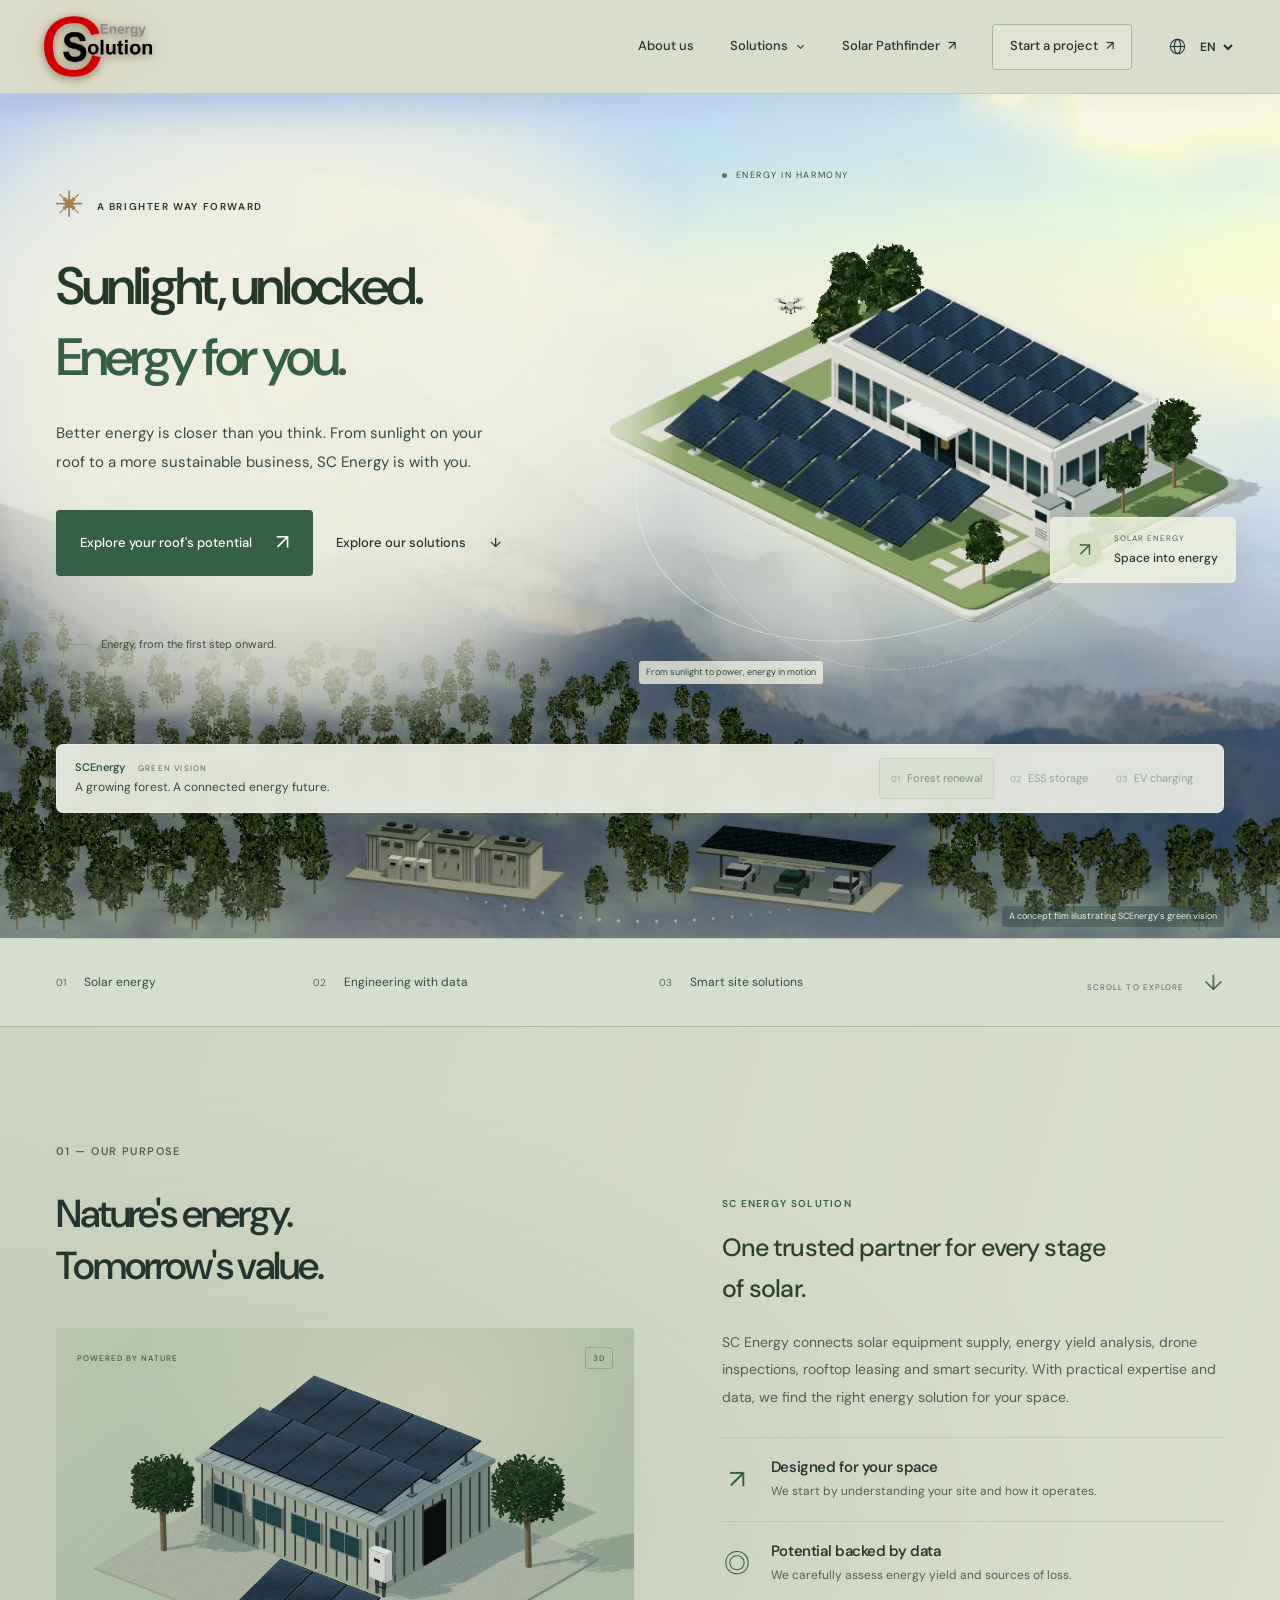
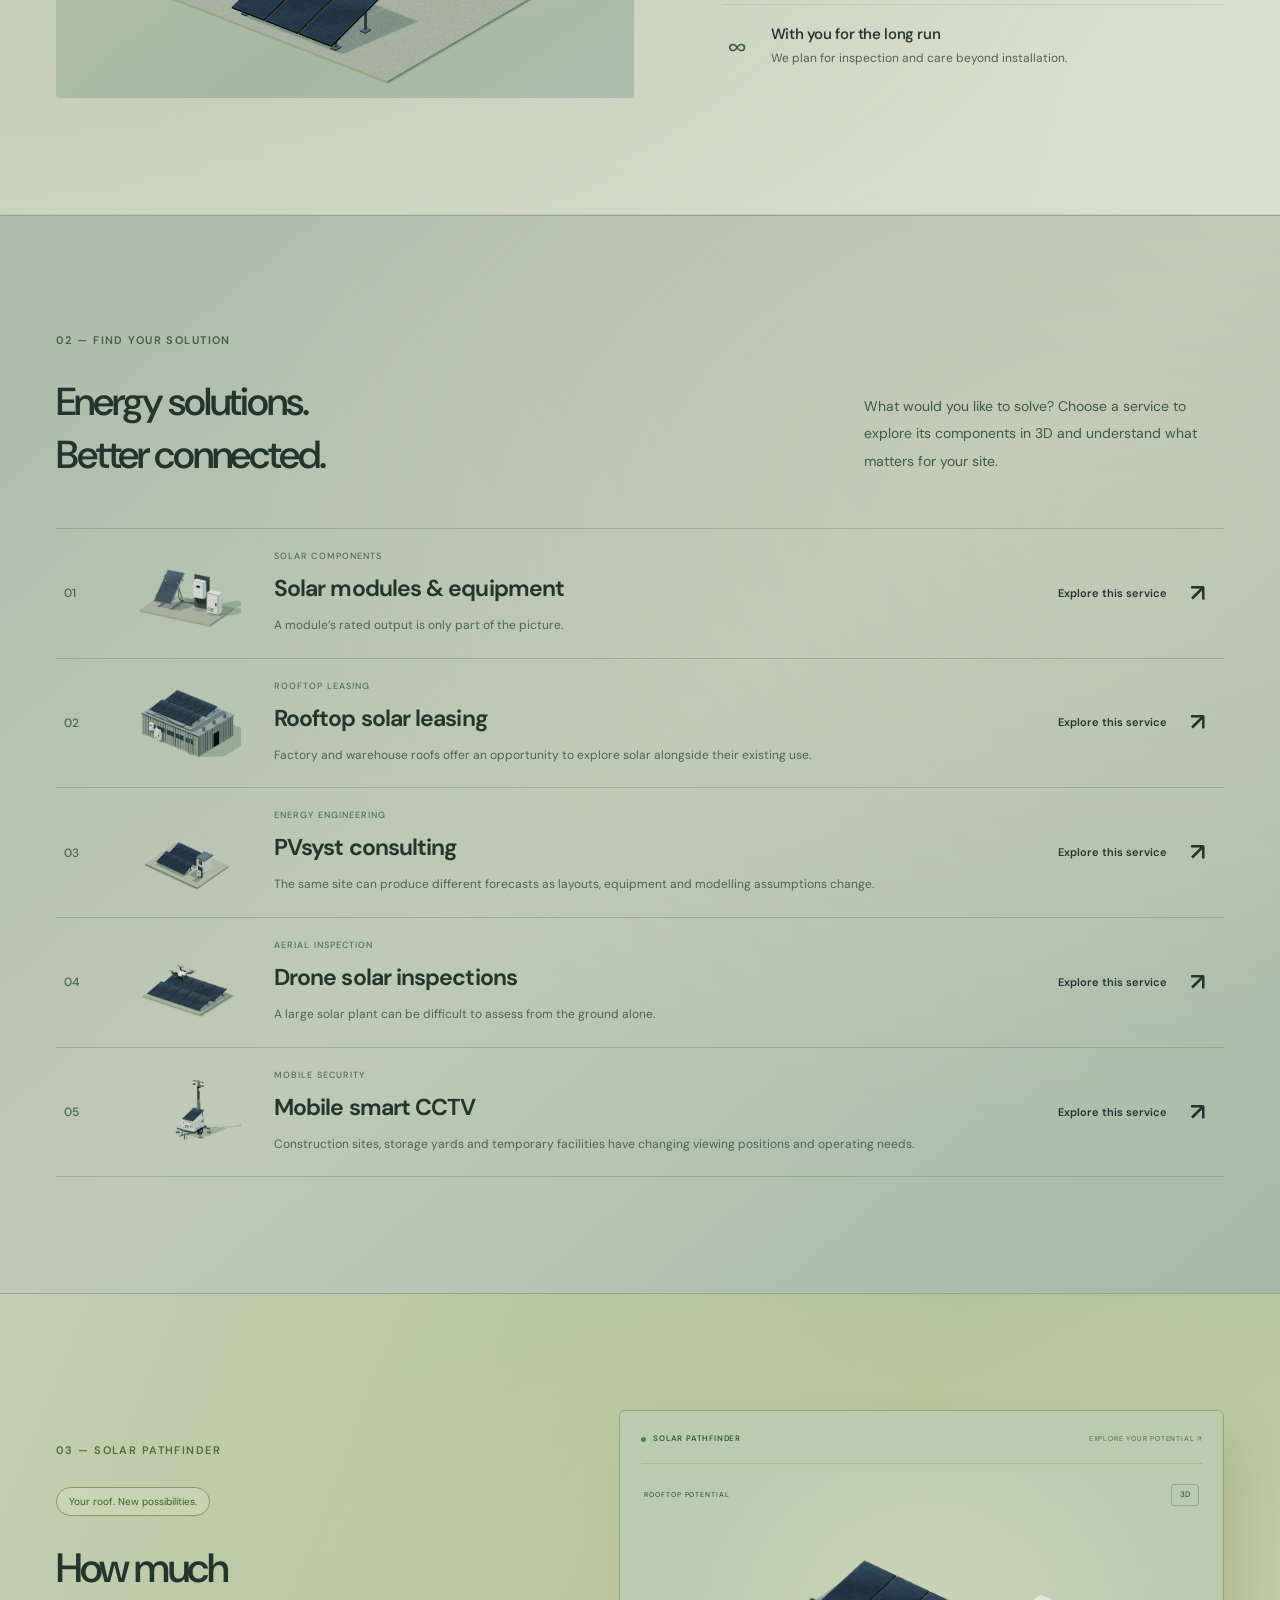
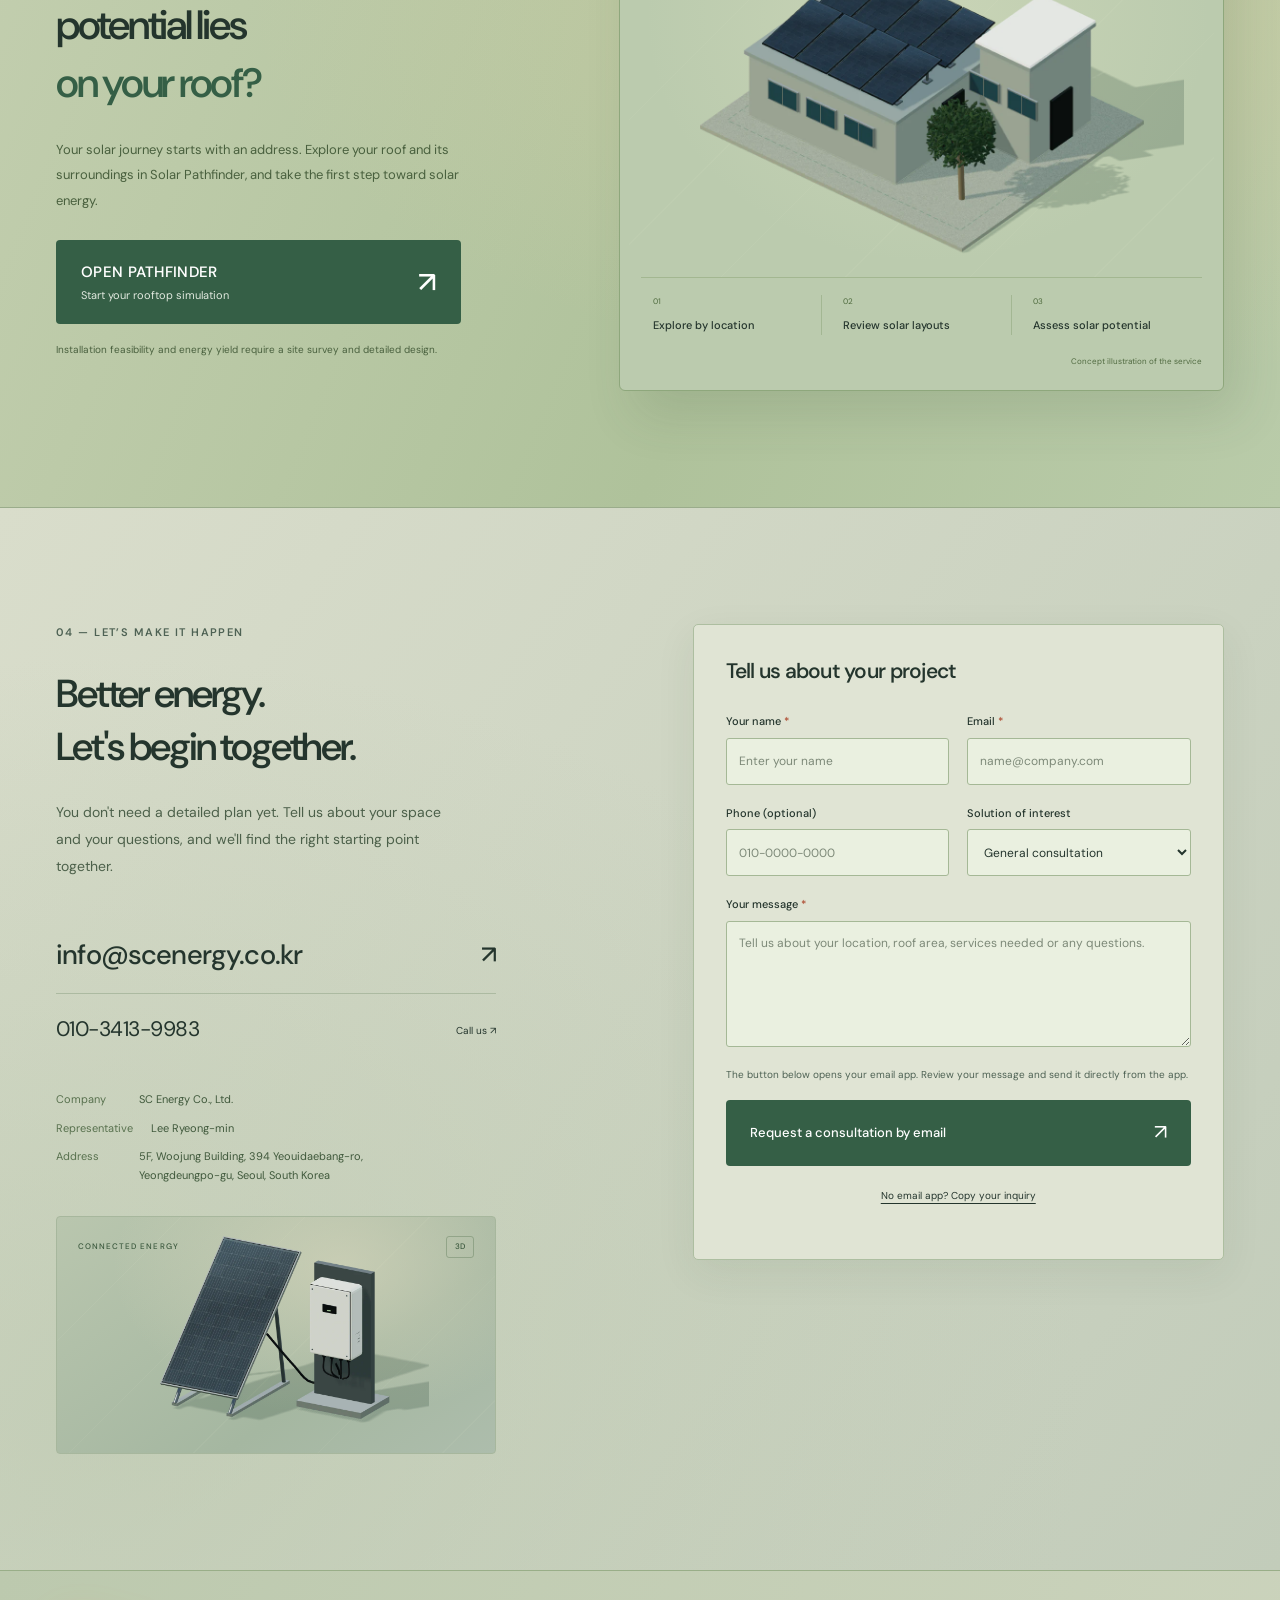
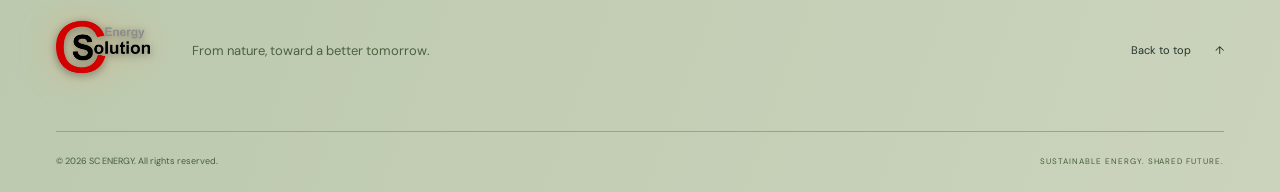
==== commit 2103840b: "Add a live-action Green Vision hero with forest, ESS and EV animation" ====
--- a/index.html
+++ b/index.html
@@ -21,8 +21,10 @@
 <link rel="stylesheet" href="resources/css/service-details.css?v=20260912-4">
 <script src="resources/js/service-content.js?v=20260912-4" defer></script>
 <script src="resources/js/service-details.js?v=20260912-4" defer></script>
-<link rel="stylesheet" href="resources/css/service-stories.css?v=20260912-5">
+<link rel="stylesheet" href="resources/css/service-stories.css?v=20260912-5a">
 <script src="resources/js/service-stories.js?v=20260912-5" defer></script>
+<link rel="stylesheet" href="resources/css/green-vision.css?v=20260912-6">
+<script src="resources/js/green-vision.js?v=20260912-6" defer></script>
 <script src="resources/js/renewal.js?v=20260912-5" defer>
 </script>
 </head>
@@ -84,7 +86,12 @@
 </div>
 </header>
 <main id="main">
-<section id="hero" class="hero">
+<section id="hero" class="hero green-vision">
+<div class="hero-landscape" aria-hidden="true">
+<picture class="vision-poster"><source media="(prefers-reduced-motion: reduce)" srcset="resources/media/green-vision/green-forest.webp"><img src="resources/media/green-vision/green-start.webp" alt="" width="1920" height="1080" decoding="async"></picture>
+<video id="vision-intro" class="vision-film" muted playsinline preload="none" disablepictureinpicture tabindex="-1"></video>
+<video id="vision-idle" class="vision-film" muted playsinline loop preload="none" disablepictureinpicture tabindex="-1"></video>
+</div>
 <div class="hero-grid container">
 <div class="hero-copy">
 <div class="eyebrow">
@@ -141,6 +148,19 @@
 </button>
 </div>
 </div>
+</div>
+<div class="vision-band container">
+<div class="vision-story">
+<div class="vision-brand"><span>SCEnergy <b>GREEN VISION</b></span><p data-i18n="visionLine">숲이 자라고, 에너지가 이어지는 미래.</p></div>
+<div class="vision-stages" role="group" aria-label="친환경 비전 영상 장면" data-i18n-aria="visionStages">
+<button type="button" data-vision-stage="0" aria-pressed="true" aria-controls="vision-intro"><span>01</span><span data-i18n="visionForest">자라나는 숲</span></button>
+<button type="button" data-vision-stage="1" aria-pressed="false" aria-controls="vision-intro"><span>02</span><span data-i18n="visionStorage">ESS 에너지 저장</span></button>
+<button type="button" data-vision-stage="2" aria-pressed="false" aria-controls="vision-intro"><span>03</span><span data-i18n="visionMobility">전기차 충전</span></button>
+</div>
+<div class="vision-controls"><button id="vision-toggle" type="button" aria-pressed="false" aria-controls="vision-intro vision-idle"><span class="vision-control-icon" aria-hidden="true">Ⅱ</span><span data-i18n="visionPause">배경 정지</span></button><button id="vision-replay" type="button" aria-controls="vision-intro" aria-label="배경 영상 처음부터 재생" data-i18n-aria="visionReplay"><span aria-hidden="true">↺</span></button></div>
+</div>
+<div class="vision-progress" aria-hidden="true"><span></span></div>
+<p class="vision-note" data-i18n="visionConcept">SCEnergy의 친환경 비전을 표현한 콘셉트 영상</p>
 </div>
 <div class="hero-index container">
 <a href="#modules">
--- a/resources/css/service-stories.css
+++ b/resources/css/service-stories.css
@@ -44,6 +44,7 @@
 .story-scope { grid-template-columns: 1fr 1.14fr; }
 .story-scope .detail-scope-grid { gap: 19px; align-self: center; }
 .story-scope .detail-scope-item { padding: 20px 17px; gap: 11px; border: 1px solid #8ea28055; border-radius: 4px; height: 100%; }
+.story-scope .detail-scope-item > span { flex-shrink: 0; white-space: nowrap; }
 .story-scope .detail-scope-item.is-active { border-color: #6e8a60; box-shadow: inset 3px 0 #6e8a60; }
 .story-why { grid-template-columns: 1fr 1.08fr; }
 .story-why .story-visual { order: 2; }
--- a/resources/css/green-vision.css
+++ b/resources/css/green-vision.css
@@ -0,0 +1,93 @@
+/* Real mountain footage carries the landscape story; the original 3D campus stays interactive. */
+.green-vision { --vision-index: 88px; position: relative; background: #c5d0d0; }
+.green-vision::before { display: none; }
+.hero-landscape { position: absolute; inset: 0 0 var(--vision-index); z-index: -1; overflow: hidden; background: #bfcbd0; }
+.hero-landscape::after { content: ''; position: absolute; inset: 0; pointer-events: none; background: linear-gradient(180deg, #eceddf30, transparent 28%, transparent 90%, #d4dcce45); }
+.vision-poster, .vision-poster img, .vision-film { position: absolute; inset: 0; width: 100%; height: 100%; object-fit: cover; object-position: center bottom; }
+.vision-poster { display: block; }
+.vision-film { opacity: 0; pointer-events: none; }
+.vision-film.is-visible { opacity: 1; }
+.green-vision .hero-grid { position: relative; z-index: 2; min-height: 650px; }
+.green-vision .hero-copy { text-shadow: none; }
+.green-vision .hero-copy::before { content: ''; position: absolute; z-index: -1; inset: -45px -60px -40px -85px; pointer-events: none; background: radial-gradient(ellipse at 46% 45%, #f0efe1f5 0, #efefe1ed 43%, #efefe1b8 63%, #efefe150 75%, transparent 85%); filter: blur(18px); }
+.green-vision .hero-description { color: #354c40; }
+.green-vision .hero-footnote { color: #384f40; }
+.green-vision .hero-visual { height: 590px; }
+.green-vision .hero-visual::before { inset: 9% -3% 4% -8%; background: radial-gradient(ellipse, #ebeedadd 0, #ebeedac4 35%, #e8ecda63 57%, transparent 75%); filter: blur(21px); }
+.green-vision .scene-caption { color: #334c3a; text-shadow: 0 1px 4px #f1f1e9; }
+.green-vision .scene-bottom { color: #2c473a; }
+.green-vision .scene-bottom > span { border-radius: 3px; padding: 4px 7px; background: #eff1e0c9; }
+.green-vision .scene-bottom button { background: #eaf0def2; }
+.green-vision .orbit-one { border-color: #eff3d998; }
+.green-vision .orbit-two { border-color: #edf0dfb5; }
+.vision-band { position: relative; z-index: 3; height: 194px; }
+.vision-story { display: flex; align-items: center; gap: 20px; padding: 13px 18px; background: #f0f2e7e8; border: 1px solid #eef2e7bd; border-radius: 7px; box-shadow: 0 8px 24px #20392e1a; backdrop-filter: blur(10px); }
+.vision-brand { margin-right: auto; min-width: 0; }
+.vision-brand > span { display: block; font: 550 11px 'DM Sans', sans-serif; color: #274f3e; }
+.vision-brand b { display: inline-block; margin-left: 10px; font-size: 8px; letter-spacing: .15em; font-weight: 500; color: #677956; }
+.vision-brand p { font-size: 12px; line-height: 1.6; margin-top: 4px; color: #344d3b; }
+.vision-stages { display: flex; gap: 4px; }
+.vision-stages button { display: flex; align-items: center; gap: 7px; min-height: 41px; padding: 8px 11px; border: 1px solid transparent; border-radius: 4px; color: #5b6d5c; font-size: 11px; white-space: nowrap; transition: color .3s, background .3s, border-color .3s; }
+.vision-stages button > span:first-child { font: 450 9px 'DM Sans', sans-serif; color: #718765; }
+.vision-stages button[aria-pressed="true"] { color: #254e3a; background: #d2dfcabc; border-color: #8ea17d67; }
+.vision-controls { display: flex; flex-shrink: 0; gap: 5px; padding-left: 13px; border-left: 1px solid #b1bf9e80; }
+.vision-controls button { min-height: 42px; min-width: 37px; display: flex; align-items: center; justify-content: center; gap: 7px; padding: 6px 10px; border: 1px solid #a5b7978c; background: #e8eee0; border-radius: 4px; font-size: 10px; white-space: nowrap; color: #355742; }
+.vision-controls #vision-replay { font-size: 19px; }
+.vision-controls button:hover, .vision-stages button:hover { background: #e3ead8; }
+.vision-progress { height: 2px; margin: 0 9px; background: #f0f0e950; overflow: hidden; }
+.vision-progress > span { display: block; width: 100%; height: 100%; transform: scaleX(0); transform-origin: left; background: #c3d8a8; transition: transform .24s linear; }
+.vision-note { position: absolute; right: 0; bottom: 11px; padding: 3px 7px; border-radius: 3px; color: #eff2e5; background: #213b365e; font-size: 9px; line-height: 1.7; }
+.green-vision .hero-index { position: relative; z-index: 4; background: #d7dfcfee; box-shadow: 0 0 0 100vmax #d7dfcfee; clip-path: inset(0 -100vmax); }
+.green-vision[data-vision-state="fallback"] .vision-controls, .green-vision[data-vision-state="fallback"] .vision-progress { display: none; }
+@media (min-width: 1600px) {
+  .green-vision .hero-grid { min-height: 700px; }
+  .green-vision .hero-visual { height: 630px; }
+  .vision-band { height: 214px; }
+}
+@media (max-width: 1200px) {
+  .green-vision .hero-grid { min-height: 620px; }
+  .green-vision .hero-visual { height: 540px; }
+  .vision-story { gap: 12px; padding: 11px 13px; flex-wrap: wrap; }
+  .vision-stages { order: 3; width: 100%; justify-content: space-between; border-top: 1px solid #c6d0bc80; padding-top: 6px; }
+  .vision-stages button { flex: 1; justify-content: center; }
+  .vision-band { height: 240px; }
+}
+@media (max-width: 960px) {
+  .green-vision .hero-grid { min-height: 580px; }
+  .green-vision .hero-visual { height: 490px; }
+  .green-vision .hero-copy::before { inset: -35px -30px -30px -50px; }
+  .vision-band { height: 250px; }
+}
+@media (max-width: 760px) {
+  .green-vision { --vision-index: 78px; background: linear-gradient(180deg, #f1efe183, #e5ead63d 70%, #bfcdd145), url('../media/green-vision/green-start.webp') center top / auto 100% no-repeat; }
+  .hero-landscape { top: auto; bottom: var(--vision-index); height: 340px; }
+  .hero-landscape::after { background: linear-gradient(180deg,#d9e3e65e,transparent 38%,transparent 95%,#d9e3cf20); }
+  .green-vision .hero-grid { min-height: 0; }
+  .green-vision .hero-copy::before { inset: -25px -45px -25px -45px; background: radial-gradient(ellipse, #f0f0e4eb, #f0f0e4db 56%, #f0f0e46e 79%, transparent 90%); filter: blur(12px); }
+  .green-vision .hero-visual { height: 410px; }
+  .green-vision .hero-visual::before { inset: 3% -10% -8%; background: radial-gradient(ellipse, #e6ead7df, #e2e8d39c 53%, transparent 76%); filter: blur(18px); }
+  .green-vision .scene-bottom > span { font-size: 8px; }
+  .vision-band { height: 350px; margin-top: 9px; }
+  .vision-story { gap: 9px; padding: 11px 12px 7px; background: #f0f2e9ed; }
+  .vision-brand > span { font-size: 10px; }
+  .vision-brand b { display: block; margin: 4px 0 0; font-size: 7px; }
+  .vision-brand p { font-size: 11px; max-width: 190px; margin-top: 6px; line-height: 1.7; }
+  .vision-controls { margin-left: auto; padding-left: 8px; }
+  .vision-controls button { font-size: 9px; padding-inline: 7px; }
+  .vision-stages { gap: 3px; padding-top: 5px; }
+  .vision-stages button { flex-direction: column; align-items: flex-start; justify-content: center; gap: 2px; padding: 7px; font-size: 10px; white-space: normal; text-align: left; }
+  .vision-stages button > span:first-child { font-size: 8px; }
+  .vision-note { position: static; display: table; margin: 7px 0 0 auto; max-width: 100%; font-size: 8px; background: #edf1e2c9; color: #3c5144; }
+}
+@media (max-width: 520px) { .green-vision .hero-visual { height: 360px; } }
+@media (max-width: 360px) {
+  .green-vision .hero-visual { height: 325px; }
+  .vision-brand p { max-width: 151px; font-size: 10px; }
+  .vision-controls { gap: 3px; padding-left: 6px; }
+  .vision-controls button { min-width: 31px; padding-inline: 6px; }
+  .vision-controls #vision-toggle { flex-direction: column; gap: 0; line-height: 1.4; }
+  .vision-stages button { font-size: 9px; }
+}
+@media (prefers-reduced-motion: reduce) {
+  .vision-progress > span, .vision-stages button { transition: none; }
+}
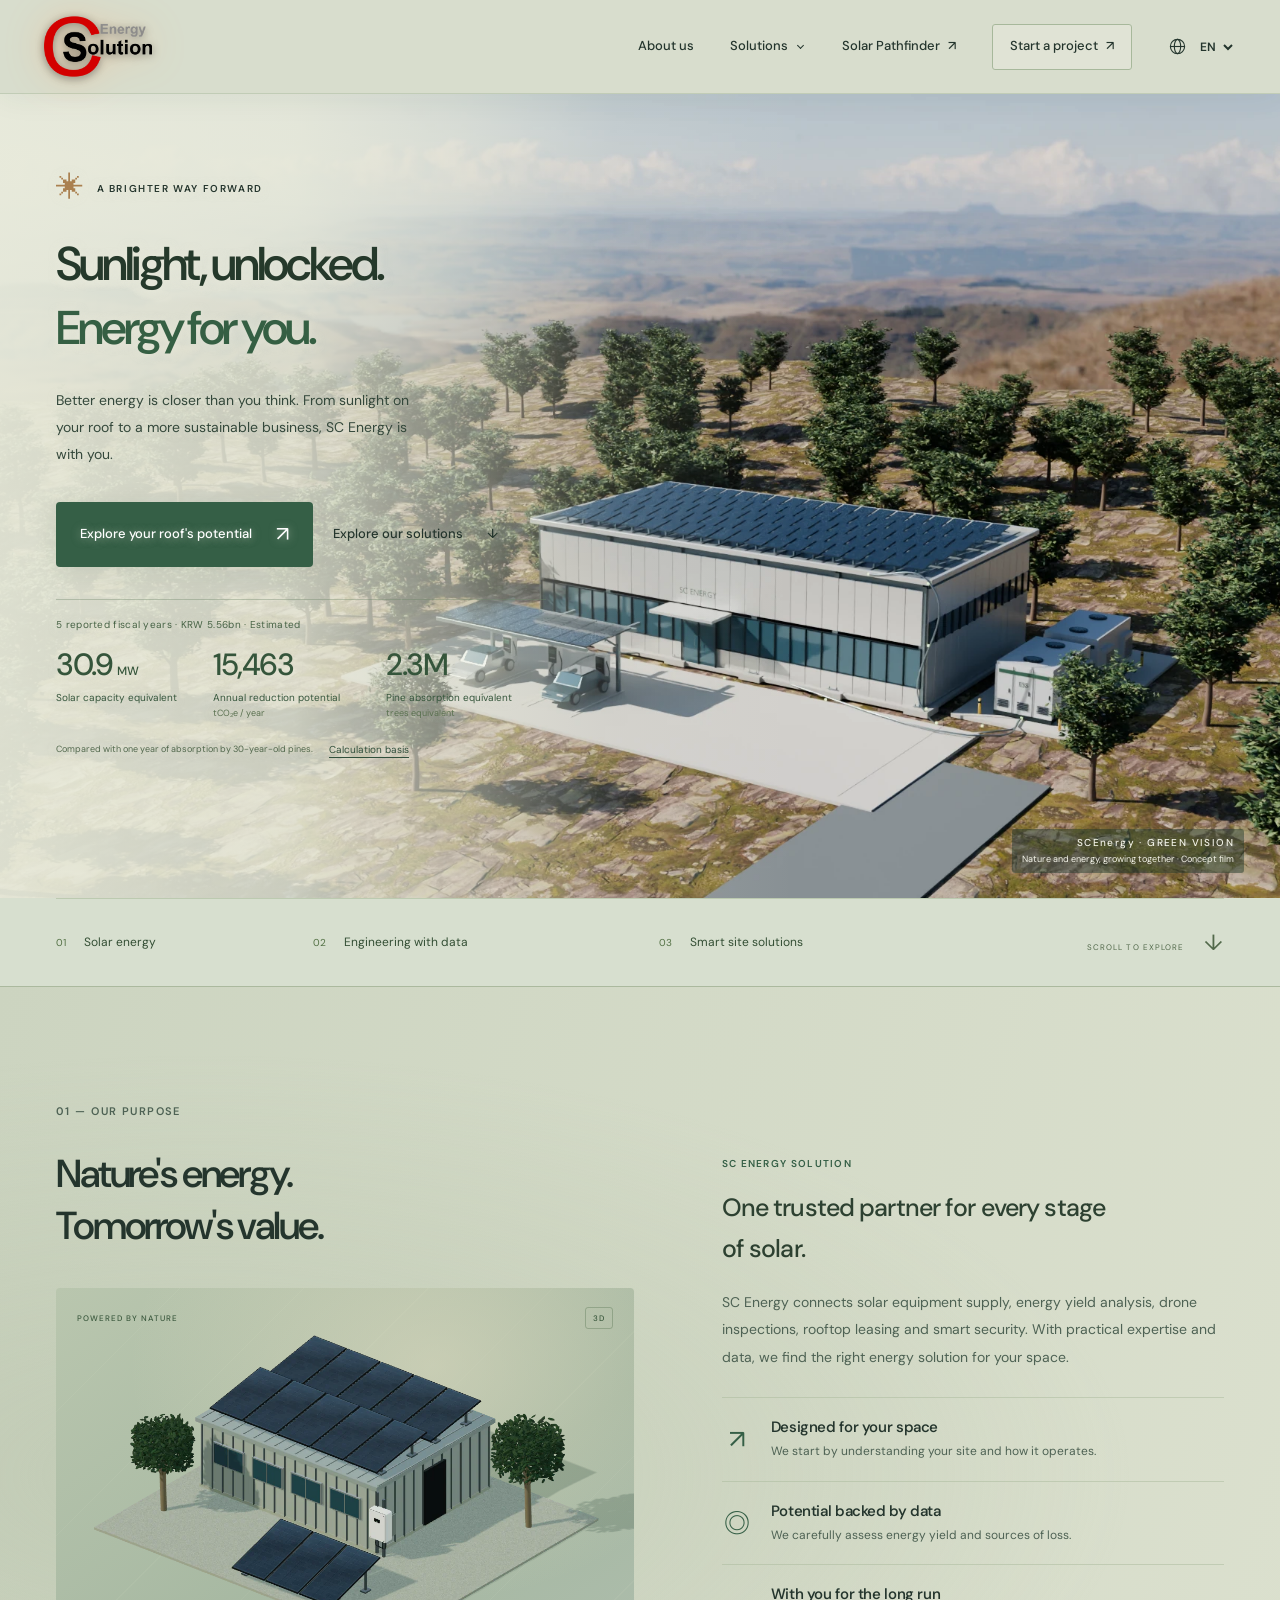
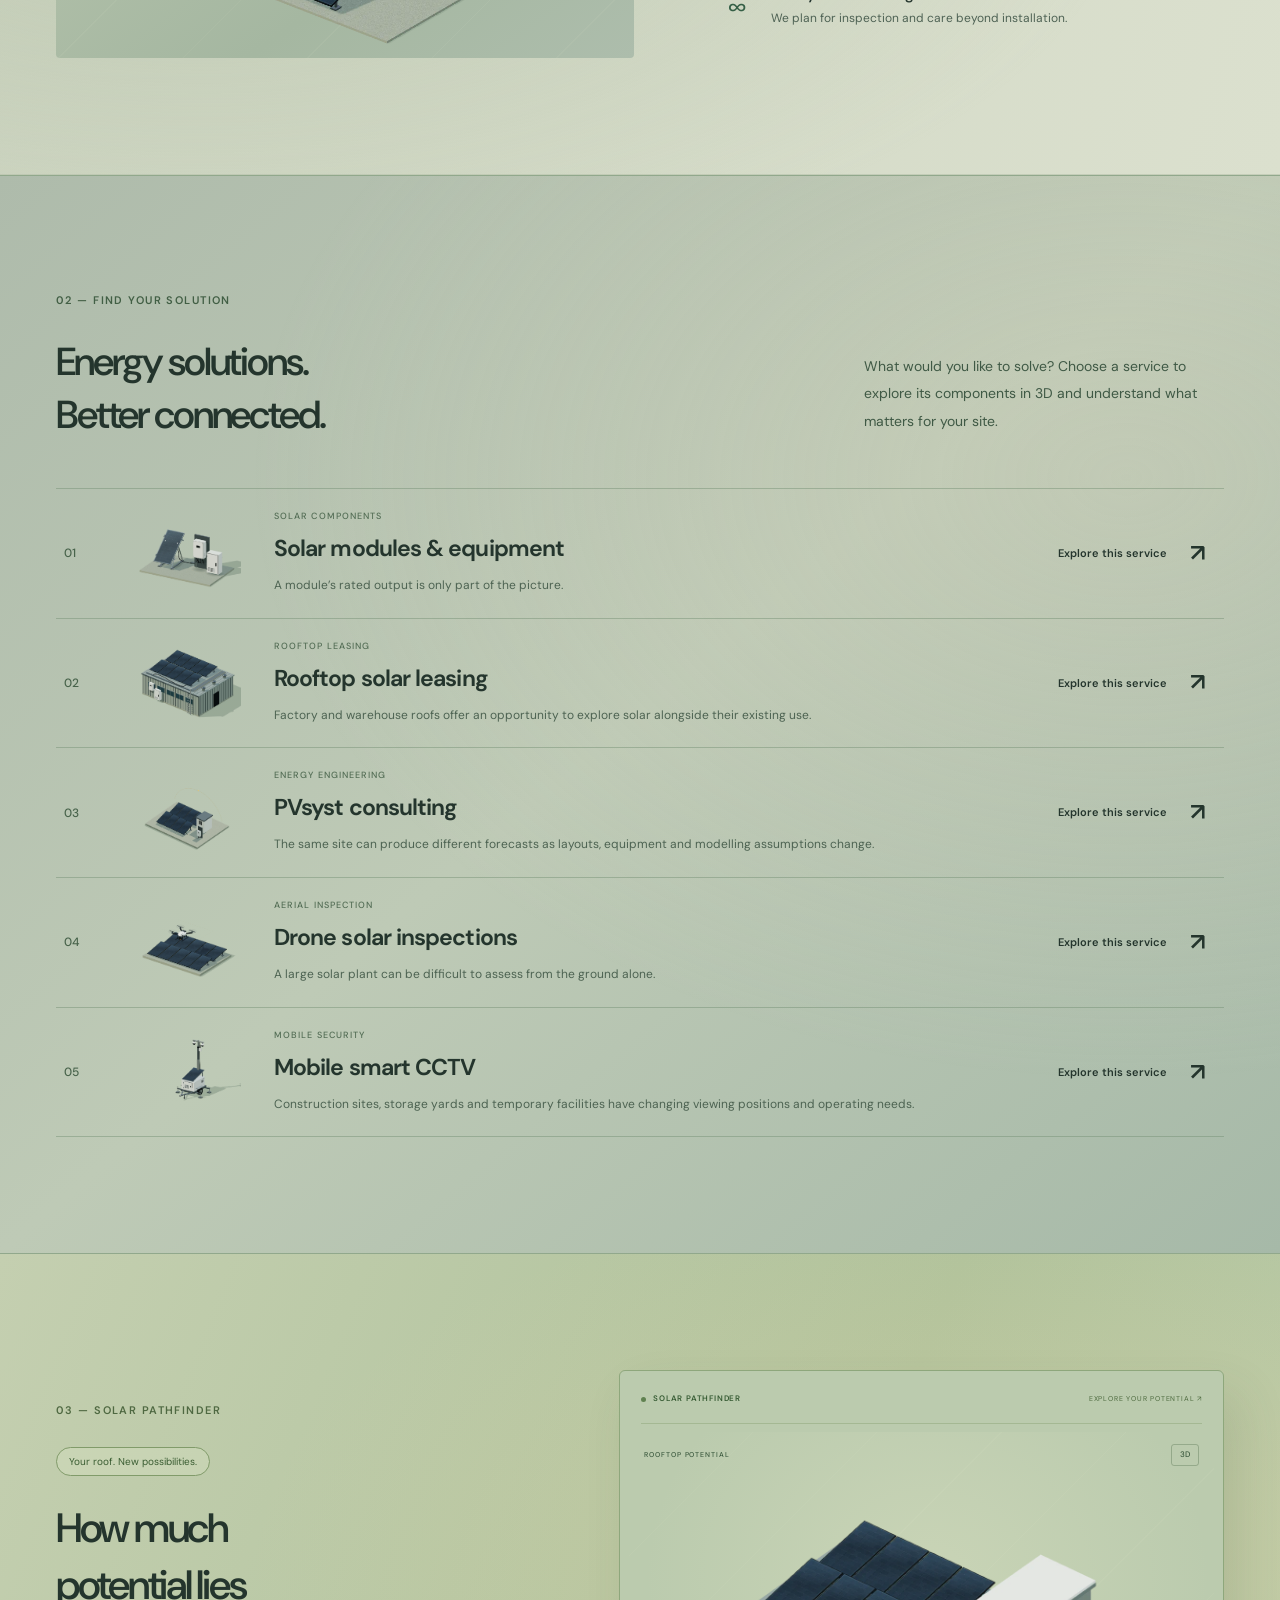
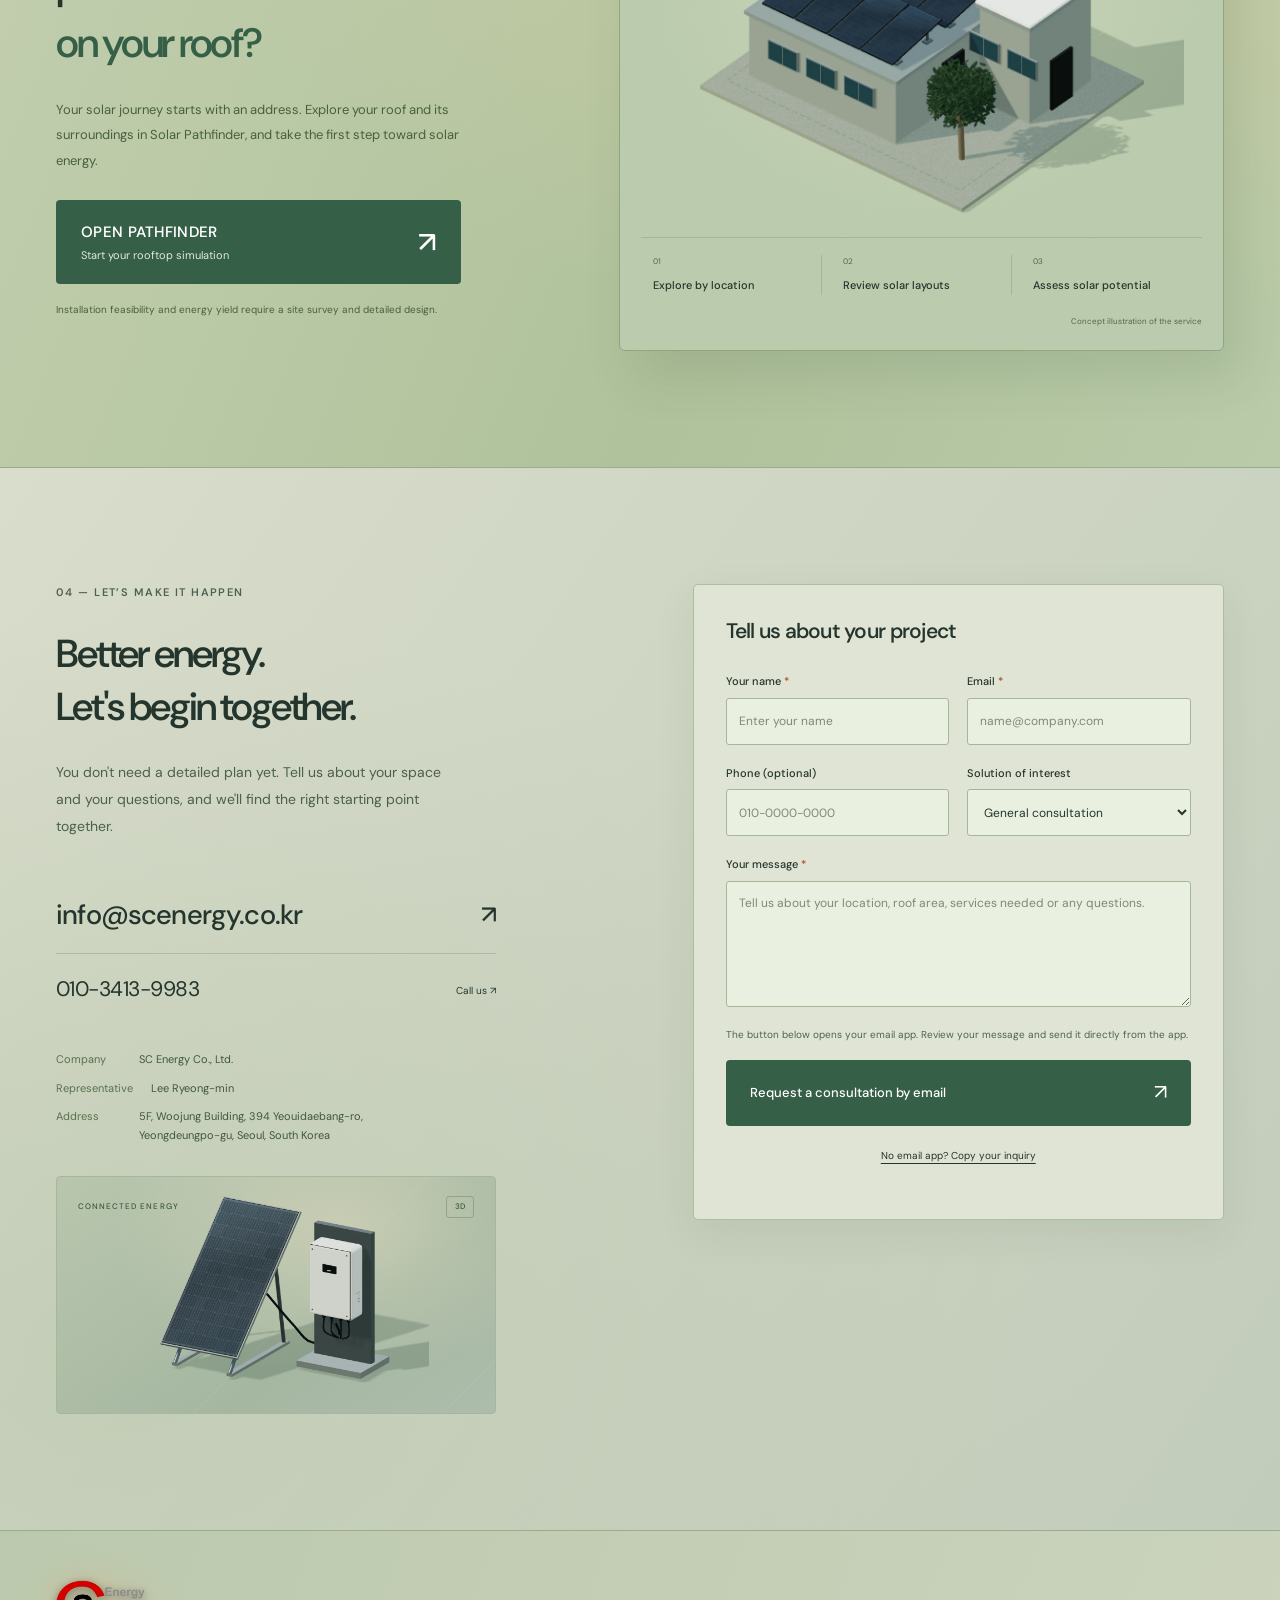
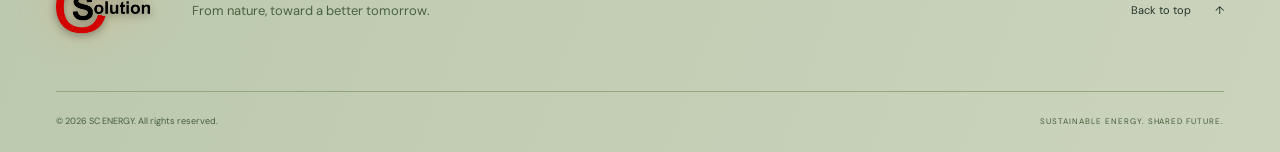
==== commit 0af7596d: "Add cinematic construction loop and revenue-based impact estimates" ====
--- a/index.html
+++ b/index.html
@@ -23,9 +23,11 @@
 <script src="resources/js/service-details.js?v=20260912-4" defer></script>
 <link rel="stylesheet" href="resources/css/service-stories.css?v=20260912-5a">
 <script src="resources/js/service-stories.js?v=20260912-5" defer></script>
-<link rel="stylesheet" href="resources/css/green-vision.css?v=20260912-6">
-<script src="resources/js/green-vision.js?v=20260912-6" defer></script>
-<script src="resources/js/renewal.js?v=20260912-5" defer>
+<link rel="stylesheet" href="resources/css/green-vision.css?v=20260913-1">
+<script src="resources/js/impact-model.js?v=20260913-1" defer></script>
+<script src="resources/js/green-vision.js?v=20260913-1" defer></script>
+<script src="resources/js/impact-vision.js?v=20260913-1" defer></script>
+<script src="resources/js/renewal.js?v=20260913-1" defer>
 </script>
 </head>
 <body>
@@ -88,9 +90,8 @@
 <main id="main">
 <section id="hero" class="hero green-vision">
 <div class="hero-landscape" aria-hidden="true">
-<picture class="vision-poster"><source media="(prefers-reduced-motion: reduce)" srcset="resources/media/green-vision/green-forest.webp"><img src="resources/media/green-vision/green-start.webp" alt="" width="1920" height="1080" decoding="async"></picture>
-<video id="vision-intro" class="vision-film" muted playsinline preload="none" disablepictureinpicture tabindex="-1"></video>
-<video id="vision-idle" class="vision-film" muted playsinline loop preload="none" disablepictureinpicture tabindex="-1"></video>
+<picture class="vision-poster"><source media="(prefers-reduced-motion: reduce)" srcset="resources/media/green-vision/energy-complete.webp"><img src="resources/media/green-vision/energy-start.webp" alt="" width="1920" height="1080" decoding="async" fetchpriority="high"></picture>
+<video id="vision-film" class="vision-film" autoplay muted playsinline loop preload="none" disablepictureinpicture tabindex="-1"></video>
 </div>
 <div class="hero-grid container">
 <div class="hero-copy">
@@ -112,56 +113,19 @@
 <span aria-hidden="true">↓</span>
 </a>
 </div>
-<div class="hero-footnote">
-<span class="little-line">
-</span>
-<span data-i18n="heroNote">에너지의 시작부터, 그다음까지.</span>
-</div>
-</div>
-<div class="hero-visual">
-<div class="orbit orbit-one" aria-hidden="true">
-</div>
-<div class="orbit orbit-two" aria-hidden="true">
-</div>
-<div class="scene-caption">
-<span class="status-dot">
-</span> ENERGY IN HARMONY</div>
-<div id="solar-scene" class="solar-scene" role="img" aria-label="태양광 패널과 나무가 어우러진 친환경 발전소 3D 모형" data-i18n-aria="sceneAlt">
-<img class="scene-fallback" src="resources/images/renewal/scene-poster.webp" alt="" width="1000" height="900">
-</div>
-<div class="scene-tag tag-solar">
-<span class="tag-icon" aria-hidden="true">↗</span>
-<div>
-<small>SOLAR ENERGY</small>
-<span data-i18n="sceneSolar">공간을 에너지로</span>
-</div>
-</div>
-<div class="scene-bottom">
-<span data-i18n="sceneNote">지속 가능한 에너지의 작은 풍경</span>
-<button id="scene-toggle" type="button" aria-pressed="false" disabled>
-<span class="pause-label">
-<span aria-hidden="true">Ⅱ</span> <span data-i18n="pause">일시 정지</span>
-</span>
-<span class="play-label">
-<span aria-hidden="true">▷</span> <span data-i18n="play">재생</span>
-</span>
-</button>
-</div>
-</div>
-</div>
-<div class="vision-band container">
-<div class="vision-story">
-<div class="vision-brand"><span>SCEnergy <b>GREEN VISION</b></span><p data-i18n="visionLine">숲이 자라고, 에너지가 이어지는 미래.</p></div>
-<div class="vision-stages" role="group" aria-label="친환경 비전 영상 장면" data-i18n-aria="visionStages">
-<button type="button" data-vision-stage="0" aria-pressed="true" aria-controls="vision-intro"><span>01</span><span data-i18n="visionForest">자라나는 숲</span></button>
-<button type="button" data-vision-stage="1" aria-pressed="false" aria-controls="vision-intro"><span>02</span><span data-i18n="visionStorage">ESS 에너지 저장</span></button>
-<button type="button" data-vision-stage="2" aria-pressed="false" aria-controls="vision-intro"><span>03</span><span data-i18n="visionMobility">전기차 충전</span></button>
-</div>
-<div class="vision-controls"><button id="vision-toggle" type="button" aria-pressed="false" aria-controls="vision-intro vision-idle"><span class="vision-control-icon" aria-hidden="true">Ⅱ</span><span data-i18n="visionPause">배경 정지</span></button><button id="vision-replay" type="button" aria-controls="vision-intro" aria-label="배경 영상 처음부터 재생" data-i18n-aria="visionReplay"><span aria-hidden="true">↺</span></button></div>
-</div>
-<div class="vision-progress" aria-hidden="true"><span></span></div>
-<p class="vision-note" data-i18n="visionConcept">SCEnergy의 친환경 비전을 표현한 콘셉트 영상</p>
-</div>
+<div id="impact-vision" class="impact-vision">
+<p class="impact-eyebrow" data-i18n="impactEstimate">공개된 5개 연도 매출 약 55.6억 원 · 추정 환산</p>
+<div class="impact-values" role="img" aria-label="공개 매출 기준 추정 시나리오: 태양광 30.9MW, 연간 저감 잠재량 15,463tCO₂e, 소나무 약 234.3만 그루 상당">
+<div><strong><span data-impact="capacity">30.9</span><small>MW</small></strong><span data-i18n="impactCapacity">태양광 규모 환산</span></div>
+<div><strong><span data-impact="carbon">15,463</span></strong><span data-i18n="impactCarbon">연간 저감 잠재량</span><small data-i18n="impactYearUnit">tCO₂e / 년</small></div>
+<div><strong><span data-impact="trees">234.3만</span></strong><span data-i18n="impactTrees">소나무 흡수량 환산</span><small data-i18n="impactTreeUnit">그루 상당</small></div>
+</div>
+<div class="impact-bottom"><p data-i18n="impactNote">30년생 소나무의 1년 흡수량과 비교한 수치입니다.</p><button type="button" data-impact-open aria-haspopup="dialog" aria-controls="impact-method" data-i18n="impactMethod">환산 기준 보기</button></div>
+</div>
+</div>
+</div>
+<p class="vision-caption"><span>SCEnergy · GREEN VISION</span><span data-i18n="visionConcept">자연과 에너지가 함께 자라는 미래 · 콘셉트 필름</span></p>
+<p class="sr-only" data-i18n="visionDescription">건물의 기초와 철골, 외장과 태양광 패널이 차례로 설치되고 ESS와 전기차 충전소, 숲으로 이어지는 3D 건축 애니메이션.</p>
 <div class="hero-index container">
 <a href="#modules">
 <span>01</span>
@@ -452,5 +416,15 @@
 <span>SUSTAINABLE ENERGY. SHARED FUTURE.</span>
 </div>
 </footer>
+
+<dialog id="impact-method" class="impact-method" aria-labelledby="impact-method-title">
+<div class="impact-modal-top"><span>SCENERGY · IMPACT MODEL</span><button type="button" data-impact-close data-i18n="impactClose">닫기</button></div>
+<h2 id="impact-method-title" data-i18n="impactTitle">숫자에 담긴 기준</h2>
+<p class="impact-modal-intro" data-i18n="impactIntro">공개 매출을 회사가 지정한 단가로 태양광 규모에 환산한 시나리오입니다.</p>
+<div class="impact-inputs"><div><span data-i18n="impactRevenue">공개 매출 합계</span><strong data-impact-total>5,558,290,000 KRW</strong></div><div><span data-i18n="impactGeneration">가정한 연간 발전량</span><strong data-impact-generation>37,055 MWh / 년</strong></div></div>
+<p data-i18n="impactCoverage"></p><p data-i18n="impactFormula"></p><p data-i18n="impactCarbonBasis"></p><p data-i18n="impactTreeBasis"></p>
+<div class="impact-sources"><h3 data-i18n="impactSources">자료 출처</h3><a data-impact-source="revenue" target="_blank" rel="noopener noreferrer" data-i18n="impactRevenueSource">기업 재무정보 · 사람인 / NICE</a><a data-impact-source="grid" target="_blank" rel="noopener noreferrer" data-i18n="impactGridSource">국가 전력배출계수 · 기후에너지환경부</a><a data-impact-source="pine" target="_blank" rel="noopener noreferrer" data-i18n="impactPineSource">소나무 연간 흡수량 · 한국 기후변화 평가보고서 2014, 표 4.4</a></div>
+<p class="impact-asof" data-i18n="impactAsOf">자료 확인: 2026.09.13</p>
+</dialog>
 </body>
 </html>
--- a/resources/css/green-vision.css
+++ b/resources/css/green-vision.css
@@ -1,93 +1,93 @@
-/* Real mountain footage carries the landscape story; the original 3D campus stays interactive. */
-.green-vision { --vision-index: 88px; position: relative; background: #c5d0d0; }
+/* One continuous architectural film replaces the floating model and player bar. */
+.green-vision { --vision-index: 88px; position: relative; isolation: isolate; background: #d9ddca; }
 .green-vision::before { display: none; }
-.hero-landscape { position: absolute; inset: 0 0 var(--vision-index); z-index: -1; overflow: hidden; background: #bfcbd0; }
-.hero-landscape::after { content: ''; position: absolute; inset: 0; pointer-events: none; background: linear-gradient(180deg, #eceddf30, transparent 28%, transparent 90%, #d4dcce45); }
-.vision-poster, .vision-poster img, .vision-film { position: absolute; inset: 0; width: 100%; height: 100%; object-fit: cover; object-position: center bottom; }
+.hero-landscape { position: absolute; inset: 0 0 var(--vision-index); z-index: -1; overflow: hidden; background: #c7d0bf; }
+.vision-poster, .vision-poster img, .vision-film { position: absolute; inset: 0; width: 100%; height: 100%; object-fit: cover; object-position: center; }
 .vision-poster { display: block; }
 .vision-film { opacity: 0; pointer-events: none; }
 .vision-film.is-visible { opacity: 1; }
-.green-vision .hero-grid { position: relative; z-index: 2; min-height: 650px; }
-.green-vision .hero-copy { text-shadow: none; }
-.green-vision .hero-copy::before { content: ''; position: absolute; z-index: -1; inset: -45px -60px -40px -85px; pointer-events: none; background: radial-gradient(ellipse at 46% 45%, #f0efe1f5 0, #efefe1ed 43%, #efefe1b8 63%, #efefe150 75%, transparent 85%); filter: blur(18px); }
-.green-vision .hero-description { color: #354c40; }
-.green-vision .hero-footnote { color: #384f40; }
-.green-vision .hero-visual { height: 590px; }
-.green-vision .hero-visual::before { inset: 9% -3% 4% -8%; background: radial-gradient(ellipse, #ebeedadd 0, #ebeedac4 35%, #e8ecda63 57%, transparent 75%); filter: blur(21px); }
-.green-vision .scene-caption { color: #334c3a; text-shadow: 0 1px 4px #f1f1e9; }
-.green-vision .scene-bottom { color: #2c473a; }
-.green-vision .scene-bottom > span { border-radius: 3px; padding: 4px 7px; background: #eff1e0c9; }
-.green-vision .scene-bottom button { background: #eaf0def2; }
-.green-vision .orbit-one { border-color: #eff3d998; }
-.green-vision .orbit-two { border-color: #edf0dfb5; }
-.vision-band { position: relative; z-index: 3; height: 194px; }
-.vision-story { display: flex; align-items: center; gap: 20px; padding: 13px 18px; background: #f0f2e7e8; border: 1px solid #eef2e7bd; border-radius: 7px; box-shadow: 0 8px 24px #20392e1a; backdrop-filter: blur(10px); }
-.vision-brand { margin-right: auto; min-width: 0; }
-.vision-brand > span { display: block; font: 550 11px 'DM Sans', sans-serif; color: #274f3e; }
-.vision-brand b { display: inline-block; margin-left: 10px; font-size: 8px; letter-spacing: .15em; font-weight: 500; color: #677956; }
-.vision-brand p { font-size: 12px; line-height: 1.6; margin-top: 4px; color: #344d3b; }
-.vision-stages { display: flex; gap: 4px; }
-.vision-stages button { display: flex; align-items: center; gap: 7px; min-height: 41px; padding: 8px 11px; border: 1px solid transparent; border-radius: 4px; color: #5b6d5c; font-size: 11px; white-space: nowrap; transition: color .3s, background .3s, border-color .3s; }
-.vision-stages button > span:first-child { font: 450 9px 'DM Sans', sans-serif; color: #718765; }
-.vision-stages button[aria-pressed="true"] { color: #254e3a; background: #d2dfcabc; border-color: #8ea17d67; }
-.vision-controls { display: flex; flex-shrink: 0; gap: 5px; padding-left: 13px; border-left: 1px solid #b1bf9e80; }
-.vision-controls button { min-height: 42px; min-width: 37px; display: flex; align-items: center; justify-content: center; gap: 7px; padding: 6px 10px; border: 1px solid #a5b7978c; background: #e8eee0; border-radius: 4px; font-size: 10px; white-space: nowrap; color: #355742; }
-.vision-controls #vision-replay { font-size: 19px; }
-.vision-controls button:hover, .vision-stages button:hover { background: #e3ead8; }
-.vision-progress { height: 2px; margin: 0 9px; background: #f0f0e950; overflow: hidden; }
-.vision-progress > span { display: block; width: 100%; height: 100%; transform: scaleX(0); transform-origin: left; background: #c3d8a8; transition: transform .24s linear; }
-.vision-note { position: absolute; right: 0; bottom: 11px; padding: 3px 7px; border-radius: 3px; color: #eff2e5; background: #213b365e; font-size: 9px; line-height: 1.7; }
-.green-vision .hero-index { position: relative; z-index: 4; background: #d7dfcfee; box-shadow: 0 0 0 100vmax #d7dfcfee; clip-path: inset(0 -100vmax); }
-.green-vision[data-vision-state="fallback"] .vision-controls, .green-vision[data-vision-state="fallback"] .vision-progress { display: none; }
-@media (min-width: 1600px) {
-  .green-vision .hero-grid { min-height: 700px; }
-  .green-vision .hero-visual { height: 630px; }
-  .vision-band { height: 214px; }
-}
-@media (max-width: 1200px) {
-  .green-vision .hero-grid { min-height: 620px; }
-  .green-vision .hero-visual { height: 540px; }
-  .vision-story { gap: 12px; padding: 11px 13px; flex-wrap: wrap; }
-  .vision-stages { order: 3; width: 100%; justify-content: space-between; border-top: 1px solid #c6d0bc80; padding-top: 6px; }
-  .vision-stages button { flex: 1; justify-content: center; }
-  .vision-band { height: 240px; }
-}
-@media (max-width: 960px) {
-  .green-vision .hero-grid { min-height: 580px; }
-  .green-vision .hero-visual { height: 490px; }
-  .green-vision .hero-copy::before { inset: -35px -30px -30px -50px; }
-  .vision-band { height: 250px; }
+.hero-landscape::after { content: ''; position: absolute; inset: 0; pointer-events: none; background: linear-gradient(90deg, #e9ebdbf0 0%, #e9ebdbd9 23%, #e9ebdb8c 36%, #e9ebdb22 48%, transparent 62%); }
+.green-vision .hero-grid { display: flex; align-items: center; min-height: clamp(680px, 53vw, 900px); padding-block: 60px 110px; position: relative; z-index: 1; }
+.green-vision .hero-copy { width: 42%; max-width: 510px; padding: 20px 0; text-shadow: 0 1px 8px #eff0e280; }
+.green-vision .hero-copy::before { display: none; }
+.green-vision h1 { font-size: clamp(42px, 3.8vw, 60px); }
+.green-vision .hero-description { color: #34483b; max-width: 380px; font-size: 14px; }
+.green-vision .hero-footnote { color: #40563f; margin-top: 38px; }
+.green-vision .hero-actions { gap: 9px 20px; }
+.green-vision .hero-actions .button { box-shadow: 0 5px 24px #243e2515; }
+.impact-vision { margin-top: 32px; padding-top: 16px; border-top: 1px solid #6e85675e; max-width: 490px; }
+.impact-eyebrow { color: #466244; font-size: 10px; letter-spacing: .03em; }
+.impact-values { display: grid; grid-template-columns: .9fr 1fr 1fr; gap: 13px; margin-top: 13px; }
+.impact-values > div { display: flex; flex-direction: column; min-width: 0; color: #35553b; }
+.impact-values strong { display: flex; align-items: baseline; gap: 5px; font: 500 clamp(27px, 2.4vw, 37px) / 1.25 'DM Sans', 'Noto Sans KR', 'Noto Sans JP', sans-serif; letter-spacing: -.045em; font-variant-numeric: tabular-nums; white-space: nowrap; }
+.impact-values strong small { font-size: 12px; letter-spacing: 0; }
+.impact-values > div > span { font-size: 10px; line-height: 1.6; margin-top: 5px; }
+.impact-values > div > small { font-size: 9px; color: #59704f; }
+.impact-bottom { display: flex; flex-wrap: wrap; align-items: center; gap: 0 16px; margin-top: 9px; }
+.impact-bottom p { font-size: 9px; line-height: 1.6; color: #52684d; }
+.impact-bottom button { min-height: 38px; padding: 5px 0; border: 0; text-decoration: underline; text-underline-offset: 4px; font-size: 10px; color: #304f3b; }
+.impact-method { width: min(690px, calc(100% - 32px)); max-height: min(820px, calc(100dvh - 40px)); padding: 30px; border: 1px solid #b6c2a9; border-radius: 10px; background: #eef0e4; color: #2c4637; box-shadow: 0 24px 90px #15281e44; }
+.impact-method::backdrop { background: #12291e80; backdrop-filter: blur(5px); }
+.impact-modal-top { display: flex; align-items: center; justify-content: space-between; gap: 20px; margin-bottom: 16px; }
+.impact-modal-top > span { font: 550 10px 'DM Sans', sans-serif; letter-spacing: .13em; }
+.impact-modal-top button { padding: 9px 17px; min-height: 44px; border: 1px solid #9bb28e; border-radius: 4px; font-size: 12px; }
+.impact-method h2 { font-size: 30px; margin-bottom: 18px; }
+.impact-method > p { font-size: 12px; line-height: 1.85; margin-top: 15px; color: #485e4c; }
+.impact-method .impact-modal-intro { color: #294433; font-size: 14px; }
+.impact-inputs { display: grid; grid-template-columns: 1fr 1fr; gap: 20px; margin-top: 24px; padding-block: 18px; border-block: 1px solid #b6c2a9; }
+.impact-inputs > div { display: flex; flex-direction: column; gap: 5px; }
+.impact-inputs span { font-size: 11px; }
+.impact-inputs strong { font-size: 17px; font-weight: 550; }
+.impact-sources { margin-top: 22px; }
+.impact-sources h3 { font-size: 15px; margin-bottom: 8px; }
+.impact-sources a { display: block; width: fit-content; padding-block: 8px; text-decoration: underline; text-underline-offset: 4px; font-size: 11px; }
+.impact-method .impact-asof { font-size: 10px; }
+.vision-caption { position: absolute; z-index: 2; right: max(36px, calc((100% - 1320px) / 2)); bottom: calc(var(--vision-index) + 25px); display: flex; flex-direction: column; gap: 3px; padding: 7px 10px; text-align: right; color: #f4f4e9; background: #20392c7a; border-radius: 3px; pointer-events: none; }
+.vision-caption > span:first-child { font: 500 10px 'DM Sans', sans-serif; letter-spacing: .14em; }
+.vision-caption > span:last-child { font-size: 9px; line-height: 1.6; }
+.green-vision .hero-index { position: relative; z-index: 3; background: #d7dfcfee; box-shadow: 0 0 0 100vmax #d7dfcfee; clip-path: inset(0 -100vmax); }
+html[lang=en] .green-vision h1 { font-size: clamp(40px, 3.7vw, 58px); }
+html[lang=ja] .green-vision h1 { font-size: clamp(36px, 3.3vw, 52px); }
+@media (min-width: 1700px) { .green-vision .hero-grid { min-height: min(58vw, 1040px); } }
+@media (max-width: 1100px) {
+  .green-vision { background: #e1e4d2; }
+  .green-vision .hero-grid { display: block; min-height: 0; padding: 0 0 calc(56.25vw + 24px); }
+  .green-vision .hero-copy { width: 100%; max-width: 650px; padding: 46px 0 0; }
+  .green-vision h1 { font-size: 44px; }
+  .hero-landscape { inset: auto 0 var(--vision-index); height: calc(56.25vw + 65px); }
+  .hero-landscape::after { background: linear-gradient(180deg, #e1e4d2 0%, #e1e4d29e 9%, transparent 24%); }
+  .green-vision .hero-description { max-width: 580px; }
 }
 @media (max-width: 760px) {
-  .green-vision { --vision-index: 78px; background: linear-gradient(180deg, #f1efe183, #e5ead63d 70%, #bfcdd145), url('../media/green-vision/green-start.webp') center top / auto 100% no-repeat; }
-  .hero-landscape { top: auto; bottom: var(--vision-index); height: 340px; }
-  .hero-landscape::after { background: linear-gradient(180deg,#d9e3e65e,transparent 38%,transparent 95%,#d9e3cf20); }
-  .green-vision .hero-grid { min-height: 0; }
-  .green-vision .hero-copy::before { inset: -25px -45px -25px -45px; background: radial-gradient(ellipse, #f0f0e4eb, #f0f0e4db 56%, #f0f0e46e 79%, transparent 90%); filter: blur(12px); }
-  .green-vision .hero-visual { height: 410px; }
-  .green-vision .hero-visual::before { inset: 3% -10% -8%; background: radial-gradient(ellipse, #e6ead7df, #e2e8d39c 53%, transparent 76%); filter: blur(18px); }
-  .green-vision .scene-bottom > span { font-size: 8px; }
-  .vision-band { height: 350px; margin-top: 9px; }
-  .vision-story { gap: 9px; padding: 11px 12px 7px; background: #f0f2e9ed; }
-  .vision-brand > span { font-size: 10px; }
-  .vision-brand b { display: block; margin: 4px 0 0; font-size: 7px; }
-  .vision-brand p { font-size: 11px; max-width: 190px; margin-top: 6px; line-height: 1.7; }
-  .vision-controls { margin-left: auto; padding-left: 8px; }
-  .vision-controls button { font-size: 9px; padding-inline: 7px; }
-  .vision-stages { gap: 3px; padding-top: 5px; }
-  .vision-stages button { flex-direction: column; align-items: flex-start; justify-content: center; gap: 2px; padding: 7px; font-size: 10px; white-space: normal; text-align: left; }
-  .vision-stages button > span:first-child { font-size: 8px; }
-  .vision-note { position: static; display: table; margin: 7px 0 0 auto; max-width: 100%; font-size: 8px; background: #edf1e2c9; color: #3c5144; }
+  .green-vision { --vision-index: 78px; background: #e1e4d2; }
+  .green-vision .hero-grid { display: block; min-height: 0; padding: 0 0 calc(60vw + 58px); }
+  .green-vision .hero-copy { width: 100%; max-width: 540px; padding: 38px 0 0; }
+  .green-vision .hero-description { max-width: 430px; font-size: 13px; }
+  .green-vision .hero-actions { margin-top: 23px; gap: 7px 18px; }
+  .impact-vision { margin-top: 22px; padding-top: 13px; }
+  .impact-values { gap: 10px; margin-top: 11px; }
+  .impact-values strong { font-size: clamp(27px, 7vw, 35px); }
+  .impact-values > div > span { font-size: 10px; }
+  .impact-values > div > small { font-size: 9px; }
+  .impact-bottom p { font-size: 8px; }
+  .impact-bottom button { font-size: 9px; }
+  .impact-method { padding: 20px; }
+  .impact-inputs { grid-template-columns: 1fr; gap: 12px; }
+  .green-vision h1 { font-size: clamp(32px, 7.4vw, 46px); }
+  html[lang=en] .green-vision h1 { font-size: clamp(34px, 7.8vw, 47px); }
+  html[lang=ja] .green-vision h1 { font-size: clamp(29px, 6.8vw, 39px); }
+  .hero-landscape { inset: auto 0 var(--vision-index); height: calc(60vw + 90px); }
+  .vision-poster img, .vision-film { object-position: 68% center; }
+  .hero-landscape::after { background: linear-gradient(180deg, #e1e4d2 0%, #e1e4d29e 9%, transparent 24%); }
+  .vision-caption { right: 16px; bottom: calc(var(--vision-index) + 12px); max-width: calc(100% - 32px); padding: 5px 7px; }
+  .vision-caption > span:first-child { font-size: 8px; }
+  .vision-caption > span:last-child { font-size: 8px; }
 }
-@media (max-width: 520px) { .green-vision .hero-visual { height: 360px; } }
 @media (max-width: 360px) {
-  .green-vision .hero-visual { height: 325px; }
-  .vision-brand p { max-width: 151px; font-size: 10px; }
-  .vision-controls { gap: 3px; padding-left: 6px; }
-  .vision-controls button { min-width: 31px; padding-inline: 6px; }
-  .vision-controls #vision-toggle { flex-direction: column; gap: 0; line-height: 1.4; }
-  .vision-stages button { font-size: 9px; }
+  .green-vision .hero-copy { padding-top: 30px; }
+  .green-vision .hero-description { font-size: 12px; }
+  .green-vision .hero-actions { gap: 3px 12px; }
+  .impact-values { gap: 6px; }
+  .impact-values strong { font-size: 23px; gap: 3px; }
+  .impact-values strong small { font-size: 10px; }
 }
-@media (prefers-reduced-motion: reduce) {
-  .vision-progress > span, .vision-stages button { transition: none; }
-}
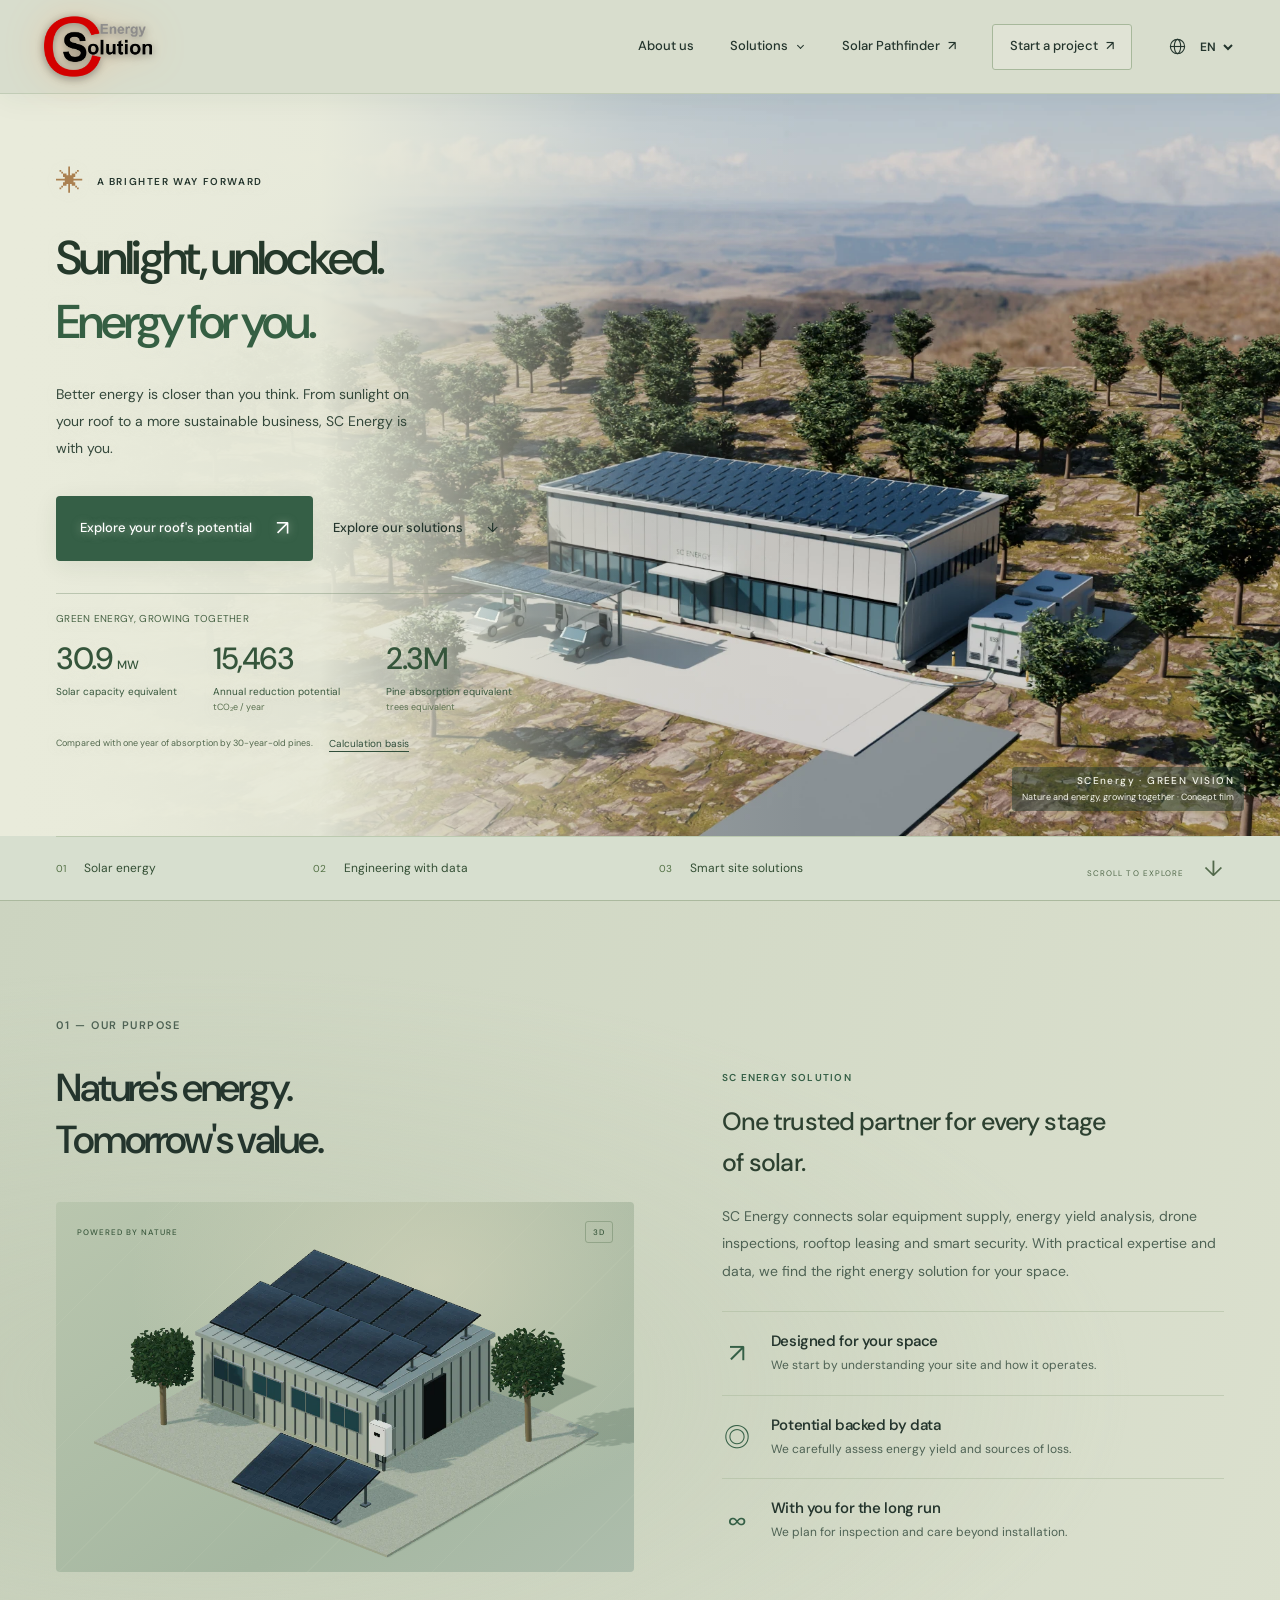
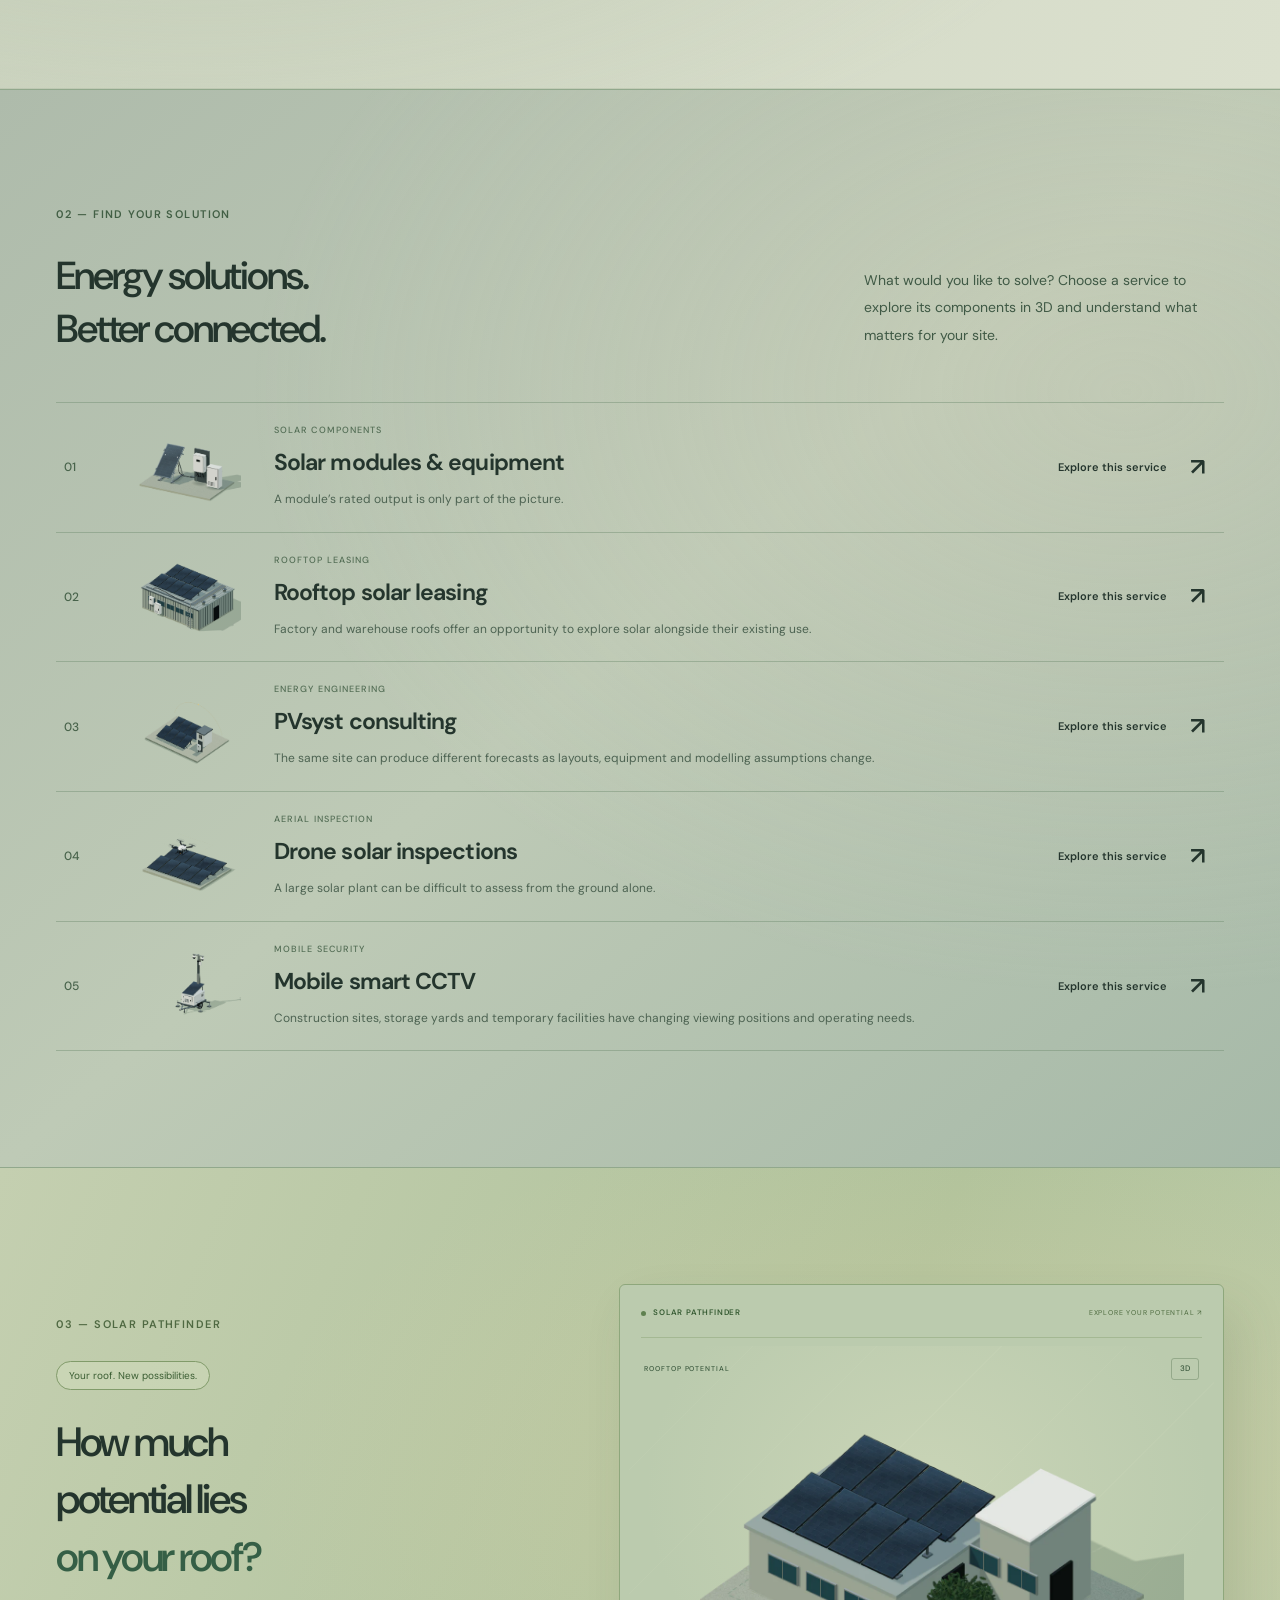
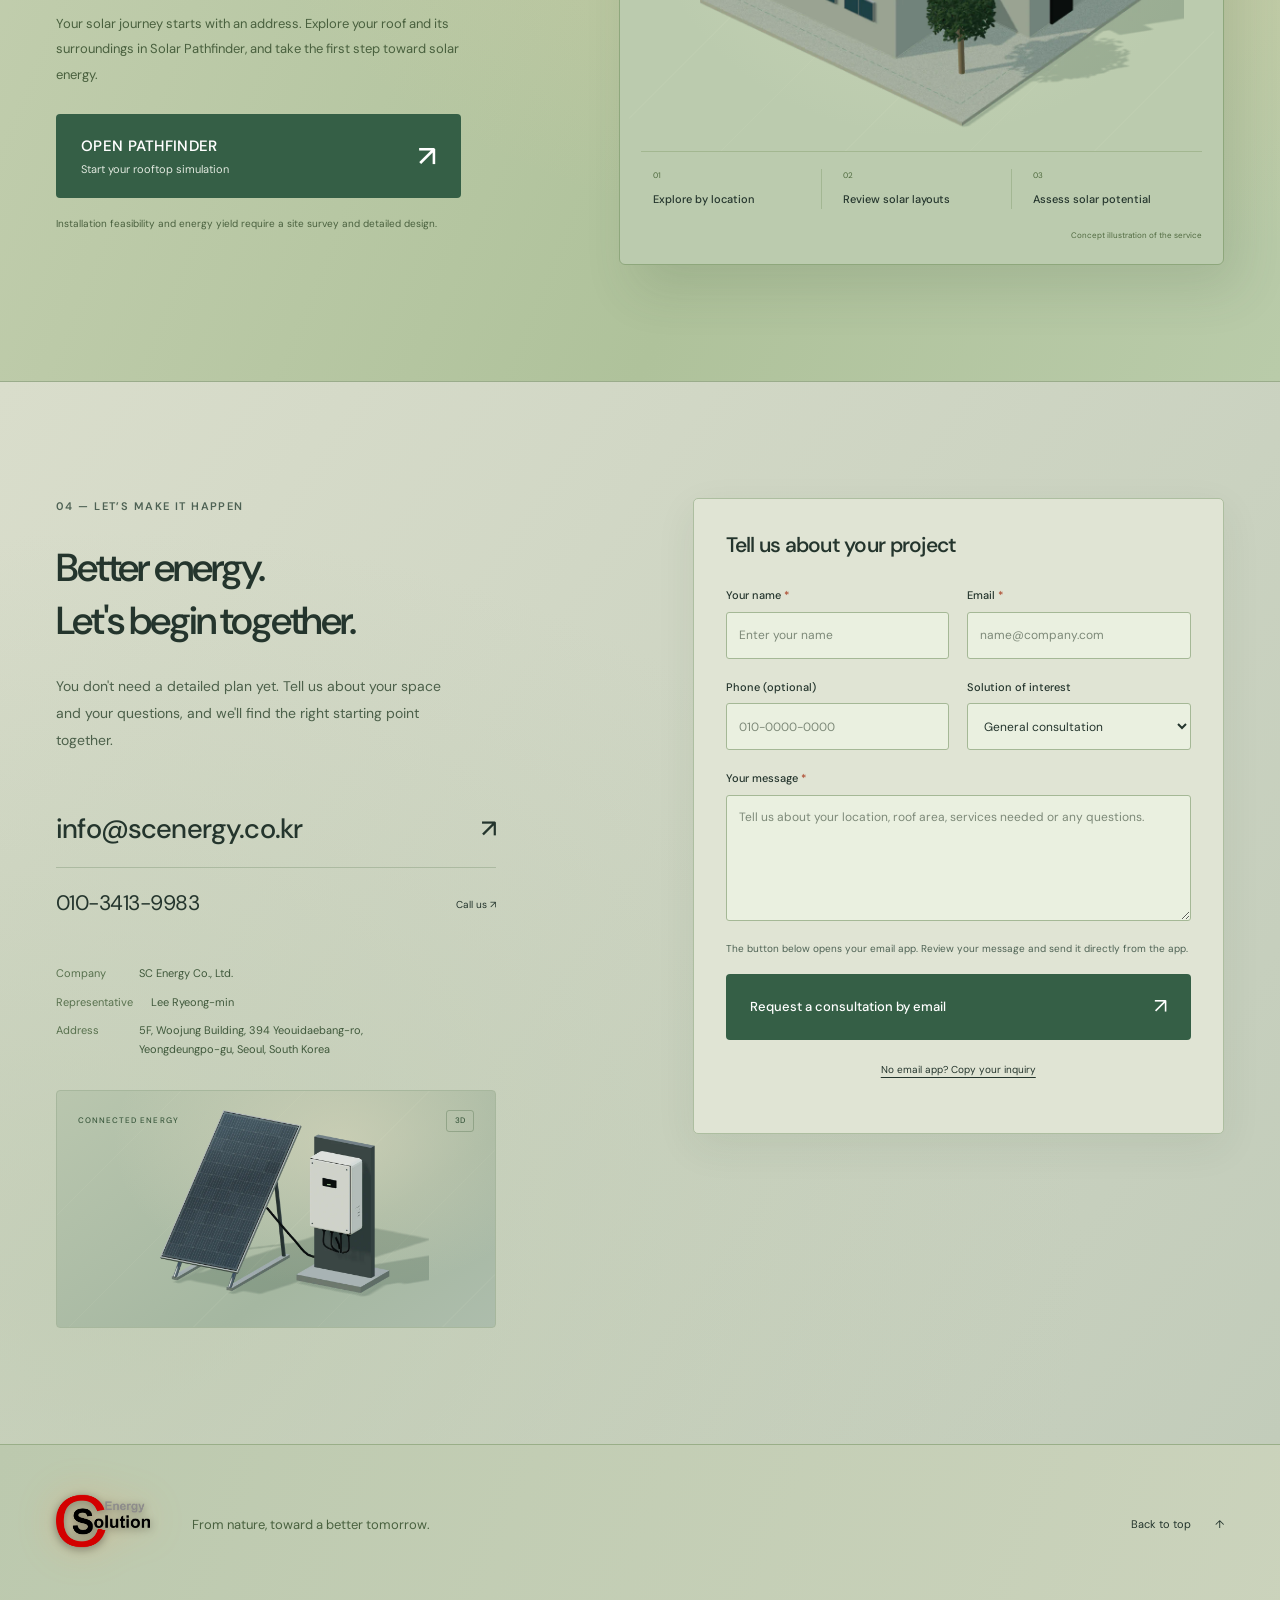
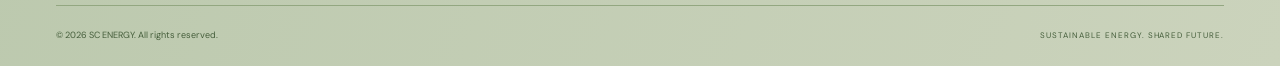
==== commit 1dce5865: "Center hero composition and remove financial disclosures" ====
--- a/index.html
+++ b/index.html
@@ -23,11 +23,11 @@
 <script src="resources/js/service-details.js?v=20260912-4" defer></script>
 <link rel="stylesheet" href="resources/css/service-stories.css?v=20260912-5a">
 <script src="resources/js/service-stories.js?v=20260912-5" defer></script>
-<link rel="stylesheet" href="resources/css/green-vision.css?v=20260913-1">
-<script src="resources/js/impact-model.js?v=20260913-1" defer></script>
-<script src="resources/js/green-vision.js?v=20260913-1" defer></script>
-<script src="resources/js/impact-vision.js?v=20260913-1" defer></script>
-<script src="resources/js/renewal.js?v=20260913-1" defer>
+<link rel="stylesheet" href="resources/css/green-vision.css?v=20260913-2">
+<script src="resources/js/impact-model.js?v=20260913-2" defer></script>
+<script src="resources/js/green-vision.js?v=20260913-2" defer></script>
+<script src="resources/js/impact-vision.js?v=20260913-2" defer></script>
+<script src="resources/js/renewal.js?v=20260913-2" defer>
 </script>
 </head>
 <body>
@@ -114,8 +114,8 @@
 </a>
 </div>
 <div id="impact-vision" class="impact-vision">
-<p class="impact-eyebrow" data-i18n="impactEstimate">공개된 5개 연도 매출 약 55.6억 원 · 추정 환산</p>
-<div class="impact-values" role="img" aria-label="공개 매출 기준 추정 시나리오: 태양광 30.9MW, 연간 저감 잠재량 15,463tCO₂e, 소나무 약 234.3만 그루 상당">
+<p class="impact-eyebrow" data-i18n="impactEstimate">GREEN ENERGY, GROWING TOGETHER</p>
+<div class="impact-values" role="img" aria-label="태양광 환경 효과 비교 시나리오: 태양광 30.9MW, 연간 저감 잠재량 15,463tCO₂e, 소나무 약 234.3만 그루 상당">
 <div><strong><span data-impact="capacity">30.9</span><small>MW</small></strong><span data-i18n="impactCapacity">태양광 규모 환산</span></div>
 <div><strong><span data-impact="carbon">15,463</span></strong><span data-i18n="impactCarbon">연간 저감 잠재량</span><small data-i18n="impactYearUnit">tCO₂e / 년</small></div>
 <div><strong><span data-impact="trees">234.3만</span></strong><span data-i18n="impactTrees">소나무 흡수량 환산</span><small data-i18n="impactTreeUnit">그루 상당</small></div>
@@ -420,10 +420,10 @@
 <dialog id="impact-method" class="impact-method" aria-labelledby="impact-method-title">
 <div class="impact-modal-top"><span>SCENERGY · IMPACT MODEL</span><button type="button" data-impact-close data-i18n="impactClose">닫기</button></div>
 <h2 id="impact-method-title" data-i18n="impactTitle">숫자에 담긴 기준</h2>
-<p class="impact-modal-intro" data-i18n="impactIntro">공개 매출을 회사가 지정한 단가로 태양광 규모에 환산한 시나리오입니다.</p>
-<div class="impact-inputs"><div><span data-i18n="impactRevenue">공개 매출 합계</span><strong data-impact-total>5,558,290,000 KRW</strong></div><div><span data-i18n="impactGeneration">가정한 연간 발전량</span><strong data-impact-generation>37,055 MWh / 년</strong></div></div>
-<p data-i18n="impactCoverage"></p><p data-i18n="impactFormula"></p><p data-i18n="impactCarbonBasis"></p><p data-i18n="impactTreeBasis"></p>
-<div class="impact-sources"><h3 data-i18n="impactSources">자료 출처</h3><a data-impact-source="revenue" target="_blank" rel="noopener noreferrer" data-i18n="impactRevenueSource">기업 재무정보 · 사람인 / NICE</a><a data-impact-source="grid" target="_blank" rel="noopener noreferrer" data-i18n="impactGridSource">국가 전력배출계수 · 기후에너지환경부</a><a data-impact-source="pine" target="_blank" rel="noopener noreferrer" data-i18n="impactPineSource">소나무 연간 흡수량 · 한국 기후변화 평가보고서 2014, 표 4.4</a></div>
+<p class="impact-modal-intro" data-i18n="impactIntro">태양광 규모를 기준으로 발전량과 환경 효과를 비교한 시나리오입니다.</p>
+<div class="impact-inputs"><div><span data-i18n="impactScenarioCapacity">비교 기준 태양광 규모</span><strong data-impact-scenario-capacity>30.9 MW</strong></div><div><span data-i18n="impactGeneration">가정한 연간 발전량</span><strong data-impact-generation>37,055 MWh / 년</strong></div></div>
+<p data-i18n="impactFormula"></p><p data-i18n="impactCarbonBasis"></p><p data-i18n="impactTreeBasis"></p>
+<div class="impact-sources"><h3 data-i18n="impactSources">자료 출처</h3><a data-impact-source="grid" target="_blank" rel="noopener noreferrer" data-i18n="impactGridSource">국가 전력배출계수 · 기후에너지환경부</a><a data-impact-source="pine" target="_blank" rel="noopener noreferrer" data-i18n="impactPineSource">소나무 연간 흡수량 · 한국 기후변화 평가보고서 2014, 표 4.4</a></div>
 <p class="impact-asof" data-i18n="impactAsOf">자료 확인: 2026.09.13</p>
 </dialog>
 </body>
--- a/resources/css/green-vision.css
+++ b/resources/css/green-vision.css
@@ -1,14 +1,16 @@
 /* One continuous architectural film replaces the floating model and player bar. */
-.green-vision { --vision-index: 88px; position: relative; isolation: isolate; background: #d9ddca; }
+.green-vision { --vision-index: 64px; --vision-height: clamp(520px, calc(100svh - var(--header) - var(--vision-index)), 900px); position: relative; isolation: isolate; background: #d9ddca; }
 .green-vision::before { display: none; }
-.hero-landscape { position: absolute; inset: 0 0 var(--vision-index); z-index: -1; overflow: hidden; background: #c7d0bf; }
+.hero-landscape { position: absolute; inset: 0 0 var(--vision-index); z-index: -1; overflow: hidden; background: #e9ebdb; }
 .vision-poster, .vision-poster img, .vision-film { position: absolute; inset: 0; width: 100%; height: 100%; object-fit: cover; object-position: center; }
 .vision-poster { display: block; }
+.vision-poster, .vision-film { left: auto; right: 0; width: min(100%, calc(var(--vision-height) * 2.15)); mask-image: linear-gradient(90deg, transparent, #000 20%); }
+.vision-poster img, .vision-film { object-position: center bottom; }
 .vision-film { opacity: 0; pointer-events: none; }
 .vision-film.is-visible { opacity: 1; }
-.hero-landscape::after { content: ''; position: absolute; inset: 0; pointer-events: none; background: linear-gradient(90deg, #e9ebdbf0 0%, #e9ebdbd9 23%, #e9ebdb8c 36%, #e9ebdb22 48%, transparent 62%); }
-.green-vision .hero-grid { display: flex; align-items: center; min-height: clamp(680px, 53vw, 900px); padding-block: 60px 110px; position: relative; z-index: 1; }
-.green-vision .hero-copy { width: 42%; max-width: 510px; padding: 20px 0; text-shadow: 0 1px 8px #eff0e280; }
+.hero-landscape::after { content: ''; position: absolute; inset: 0; pointer-events: none; background: linear-gradient(90deg, #e9ebdb 0%, #e9ebdbf5 25%, #e9ebdb8c 38%, #e9ebdb22 50%, transparent 63%); }
+.green-vision .hero-grid { display: flex; align-items: center; min-height: var(--vision-height); padding-block: 24px; position: relative; z-index: 1; }
+.green-vision .hero-copy { width: 42%; max-width: 510px; padding: 0; text-shadow: 0 1px 8px #eff0e280; }
 .green-vision .hero-copy::before { display: none; }
 .green-vision h1 { font-size: clamp(42px, 3.8vw, 60px); }
 .green-vision .hero-description { color: #34483b; max-width: 380px; font-size: 14px; }
@@ -45,14 +47,23 @@
 .vision-caption { position: absolute; z-index: 2; right: max(36px, calc((100% - 1320px) / 2)); bottom: calc(var(--vision-index) + 25px); display: flex; flex-direction: column; gap: 3px; padding: 7px 10px; text-align: right; color: #f4f4e9; background: #20392c7a; border-radius: 3px; pointer-events: none; }
 .vision-caption > span:first-child { font: 500 10px 'DM Sans', sans-serif; letter-spacing: .14em; }
 .vision-caption > span:last-child { font-size: 9px; line-height: 1.6; }
-.green-vision .hero-index { position: relative; z-index: 3; background: #d7dfcfee; box-shadow: 0 0 0 100vmax #d7dfcfee; clip-path: inset(0 -100vmax); }
+.green-vision .hero-index { position: relative; z-index: 3; min-height: var(--vision-index); background: #d7dfcfee; box-shadow: 0 0 0 100vmax #d7dfcfee; clip-path: inset(0 -100vmax); }
 html[lang=en] .green-vision h1 { font-size: clamp(40px, 3.7vw, 58px); }
 html[lang=ja] .green-vision h1 { font-size: clamp(36px, 3.3vw, 52px); }
-@media (min-width: 1700px) { .green-vision .hero-grid { min-height: min(58vw, 1040px); } }
+@media (min-width: 1101px) and (max-height: 820px) {
+  .green-vision h1, html[lang=en] .green-vision h1 { font-size: clamp(36px, 3.6vw, 50px); line-height: 1.25; }
+  html[lang=ja] .green-vision h1 { font-size: clamp(34px, 3.2vw, 44px); line-height: 1.3; }
+  .green-vision .eyebrow { margin-bottom: 20px; }
+  .green-vision .hero-description { margin-top: 18px; font-size: 13px; line-height: 1.8; }
+  .green-vision .hero-actions { margin-top: 20px; }
+  .green-vision .hero-actions .button { min-height: 48px; padding-block: 11px; }
+  .green-vision .impact-vision { margin-top: 22px; padding-top: 12px; }
+}
 @media (max-width: 1100px) {
-  .green-vision { background: #e1e4d2; }
+  .green-vision { --vision-index: 88px; background: #e1e4d2; }
+  .vision-poster, .vision-film { width: 100%; mask-image: none; }
   .green-vision .hero-grid { display: block; min-height: 0; padding: 0 0 calc(56.25vw + 24px); }
-  .green-vision .hero-copy { width: 100%; max-width: 650px; padding: 46px 0 0; }
+  .green-vision .hero-copy { width: 100%; max-width: 650px; padding: 30px 0 0; }
   .green-vision h1 { font-size: 44px; }
   .hero-landscape { inset: auto 0 var(--vision-index); height: calc(56.25vw + 65px); }
   .hero-landscape::after { background: linear-gradient(180deg, #e1e4d2 0%, #e1e4d29e 9%, transparent 24%); }
@@ -61,7 +72,7 @@
 @media (max-width: 760px) {
   .green-vision { --vision-index: 78px; background: #e1e4d2; }
   .green-vision .hero-grid { display: block; min-height: 0; padding: 0 0 calc(60vw + 58px); }
-  .green-vision .hero-copy { width: 100%; max-width: 540px; padding: 38px 0 0; }
+  .green-vision .hero-copy { width: 100%; max-width: 540px; padding: 28px 0 0; }
   .green-vision .hero-description { max-width: 430px; font-size: 13px; }
   .green-vision .hero-actions { margin-top: 23px; gap: 7px 18px; }
   .impact-vision { margin-top: 22px; padding-top: 13px; }
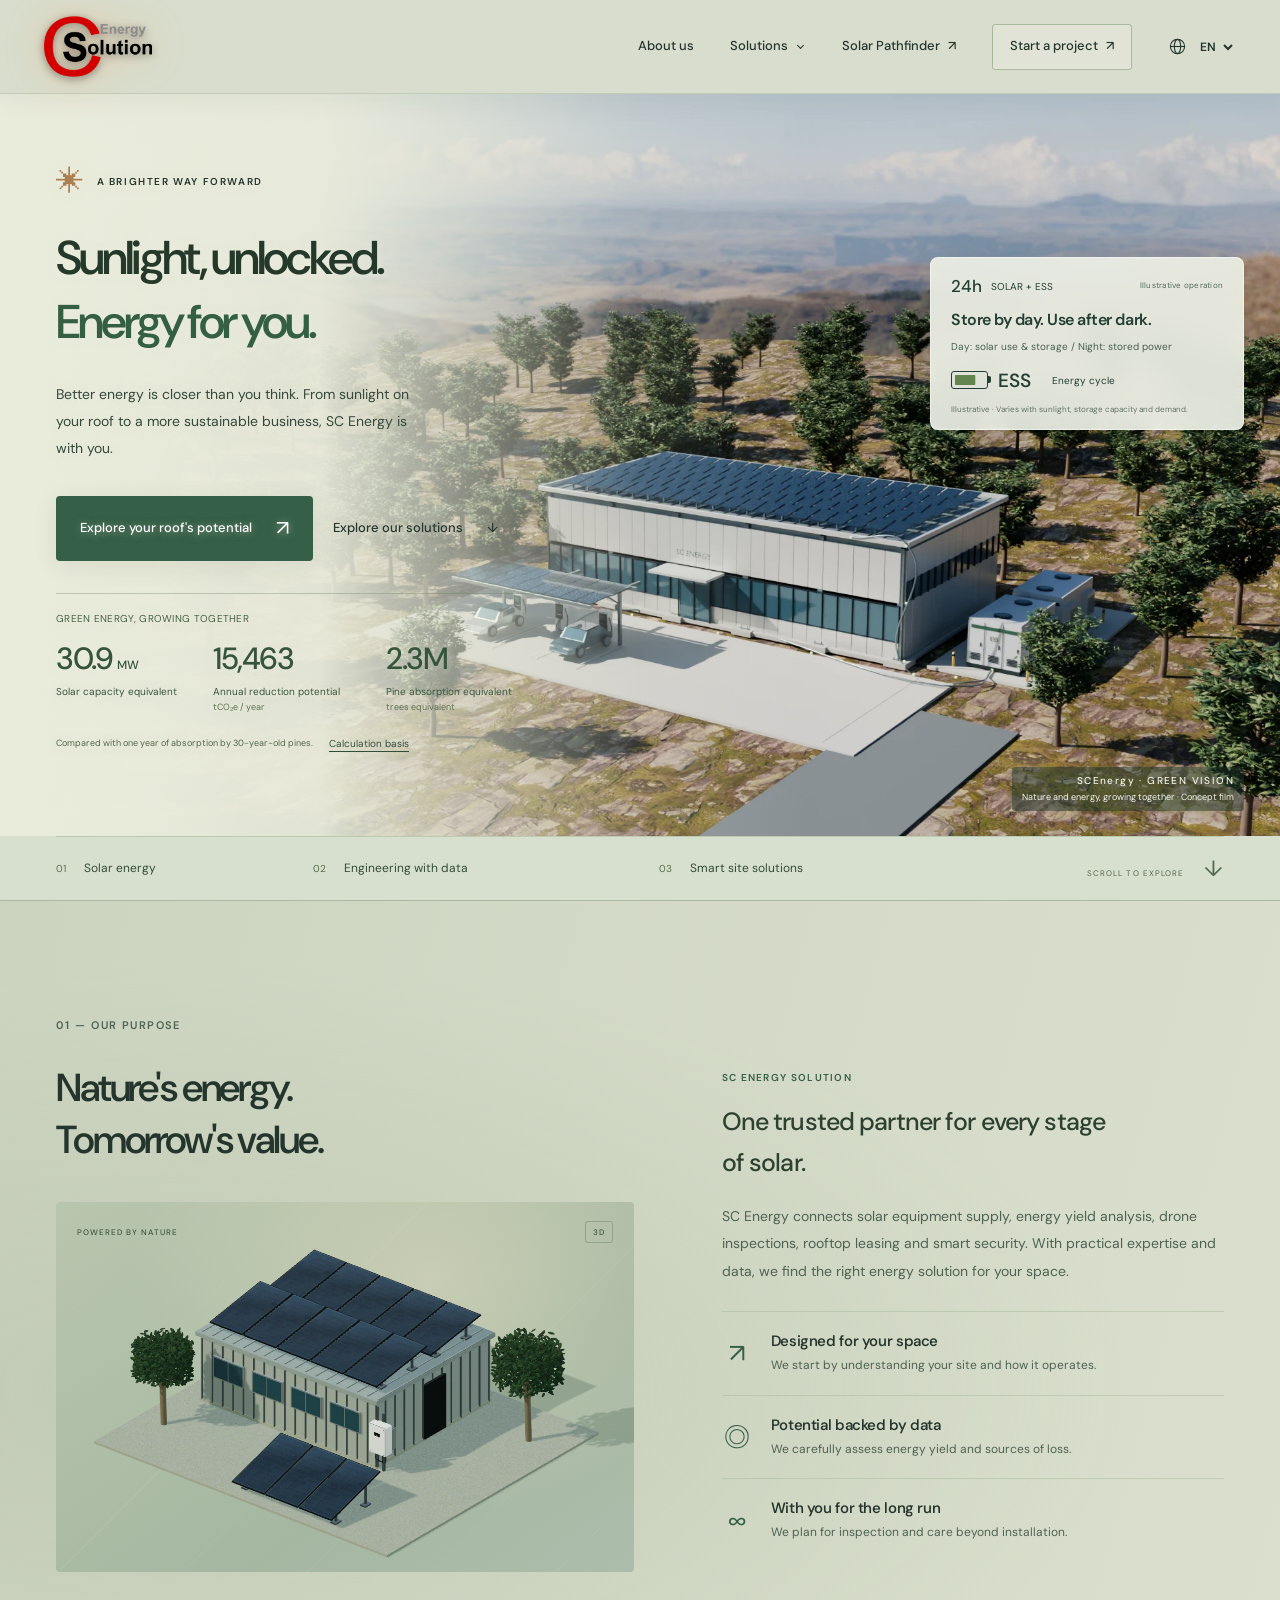
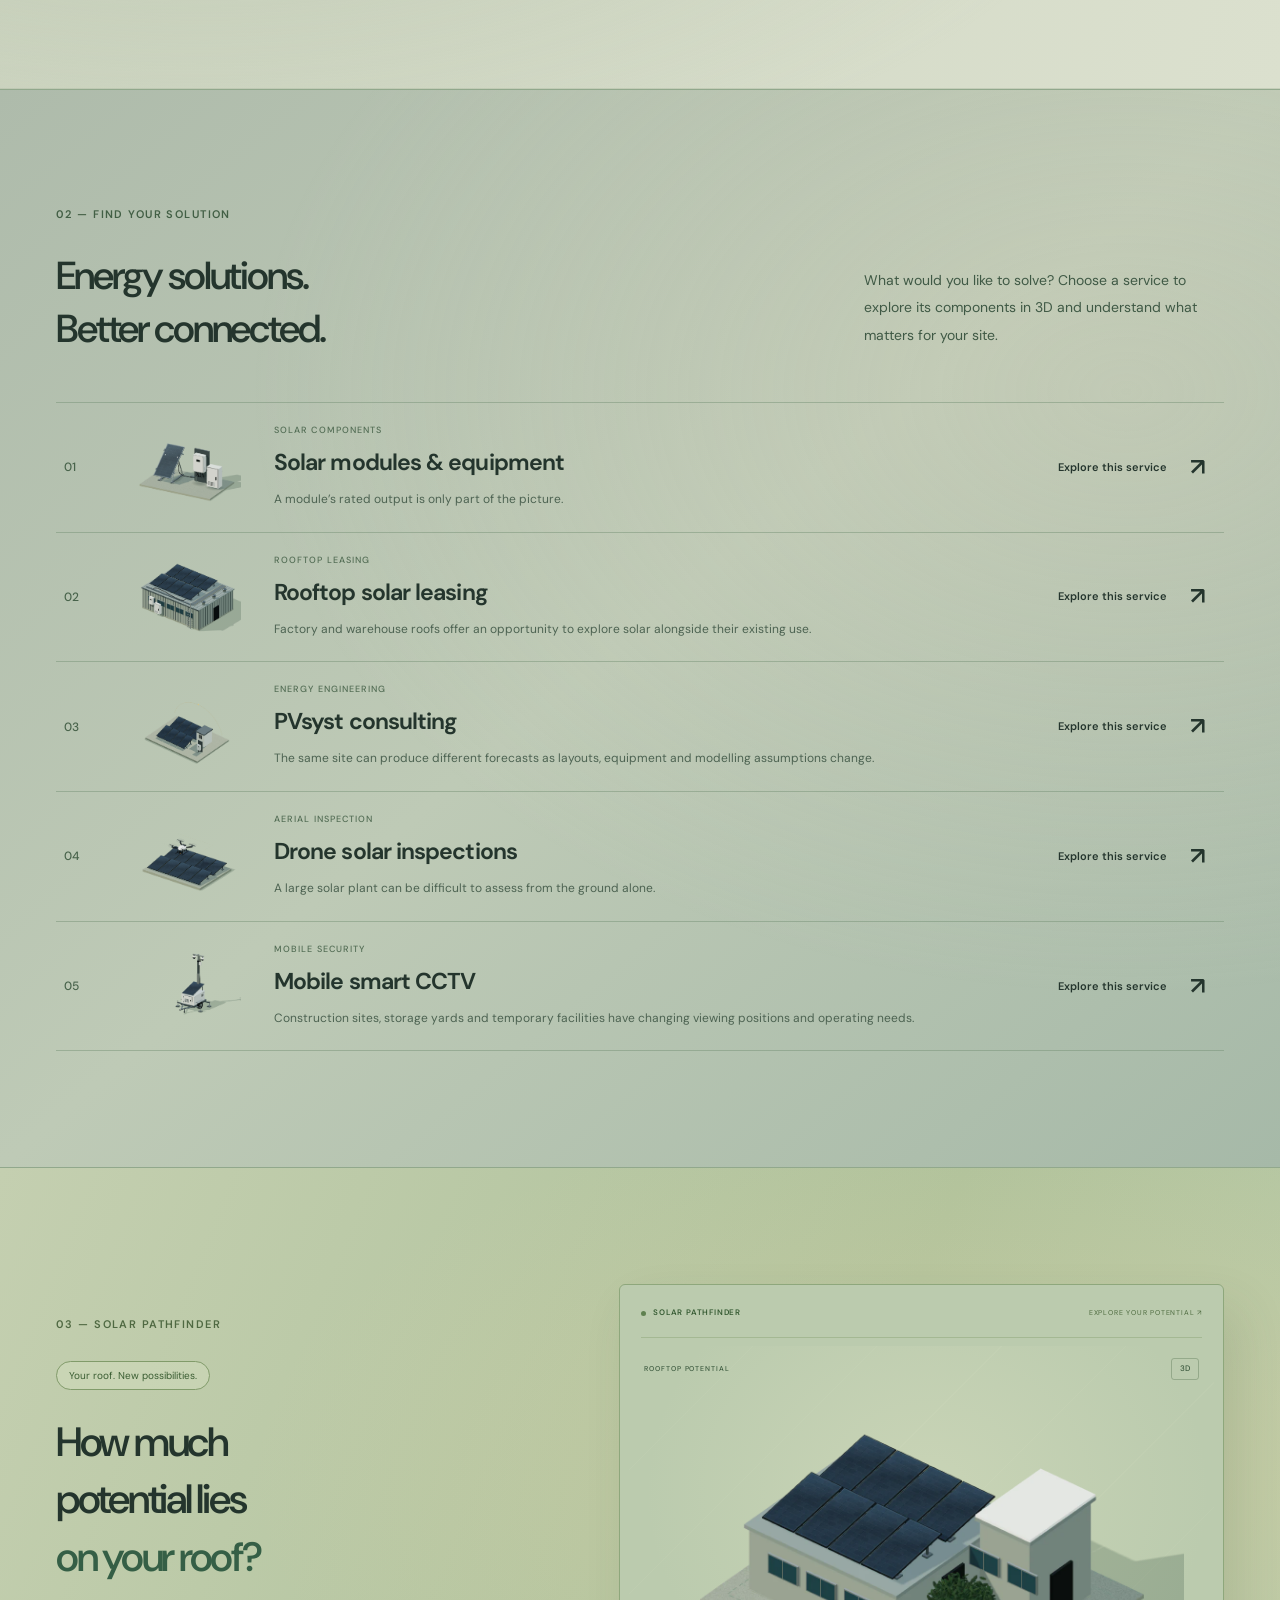
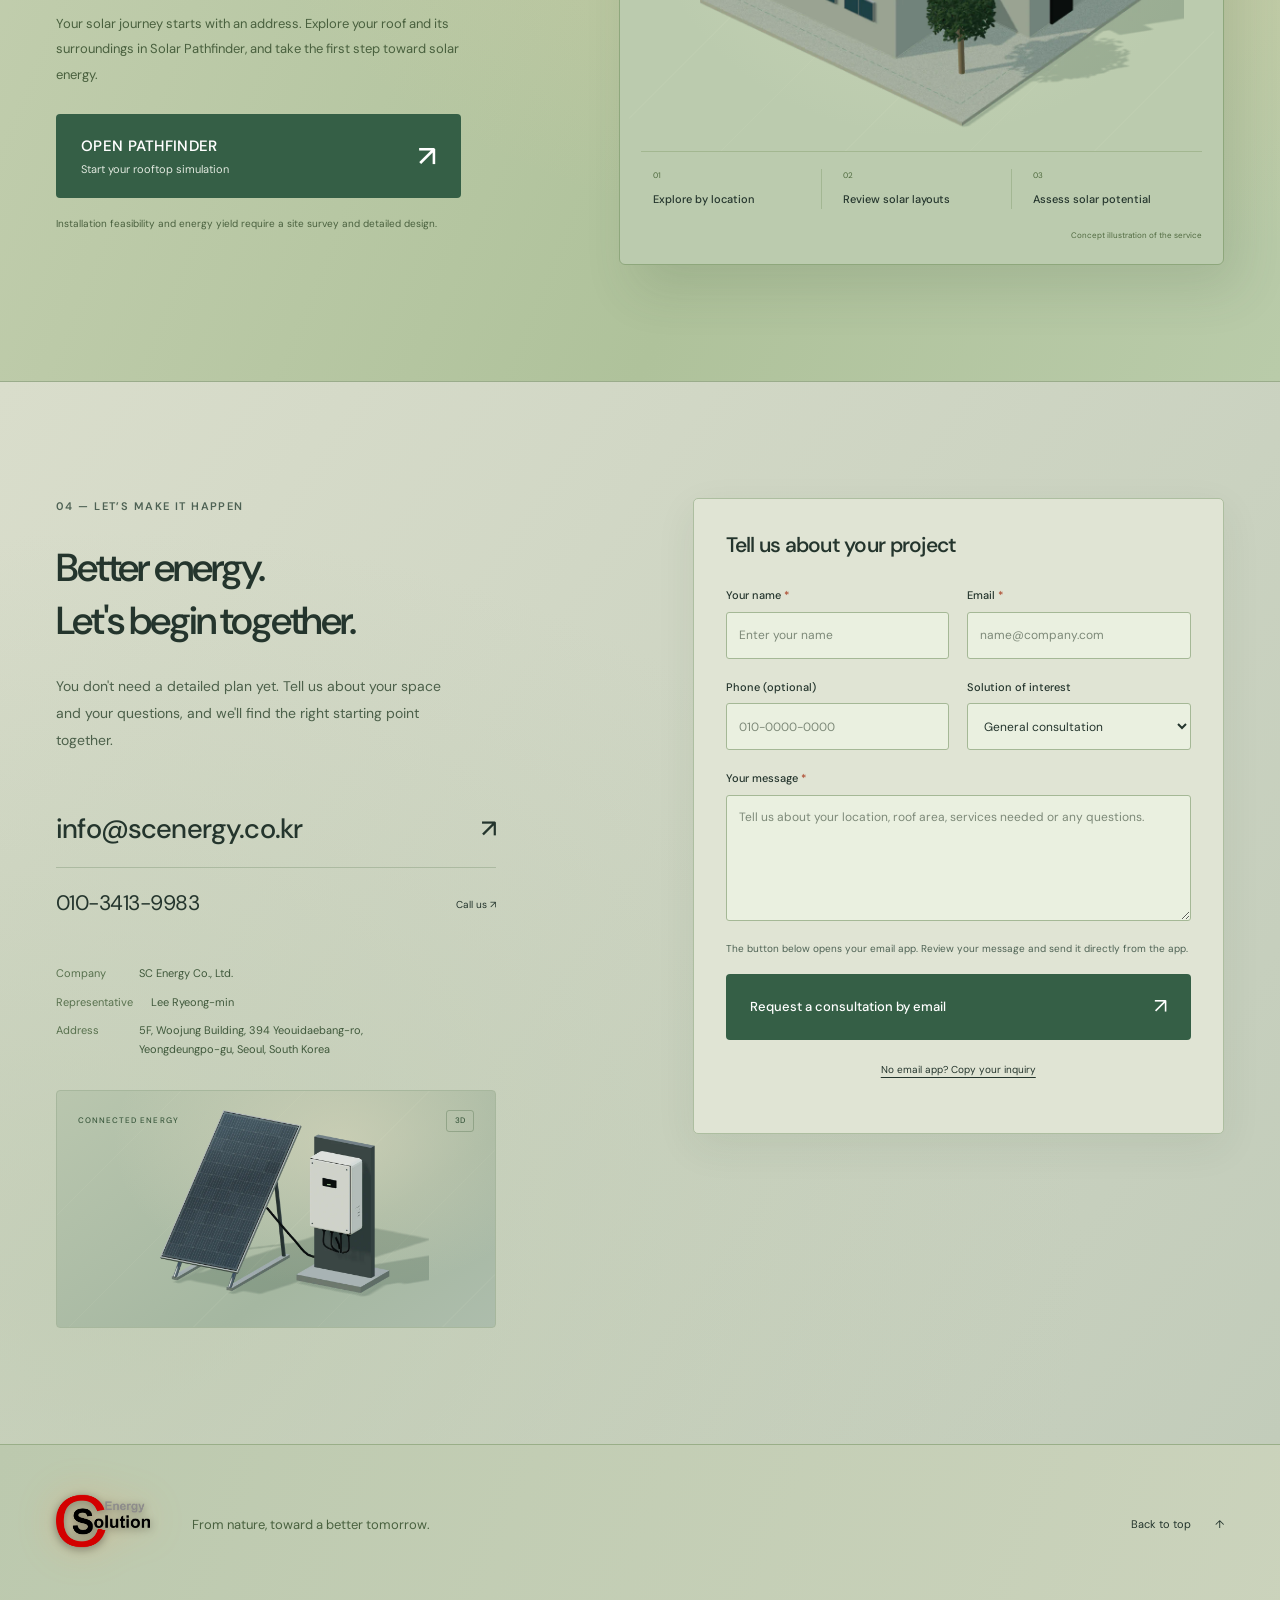
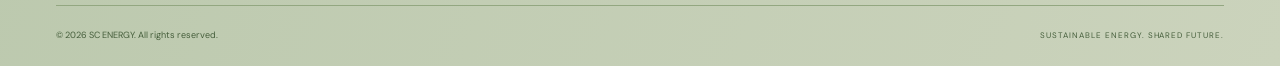
==== commit f080f595: "Add solar and ESS day-night cycle with illuminated SC Energy signage" ====
--- a/index.html
+++ b/index.html
@@ -23,9 +23,10 @@
 <script src="resources/js/service-details.js?v=20260912-4" defer></script>
 <link rel="stylesheet" href="resources/css/service-stories.css?v=20260912-5a">
 <script src="resources/js/service-stories.js?v=20260912-5" defer></script>
-<link rel="stylesheet" href="resources/css/green-vision.css?v=20260913-2">
+<link rel="stylesheet" href="resources/css/green-vision.css?v=20260913-3">
 <script src="resources/js/impact-model.js?v=20260913-2" defer></script>
-<script src="resources/js/green-vision.js?v=20260913-2" defer></script>
+<script src="resources/js/green-vision.js?v=20260913-3" defer></script>
+<script src="resources/js/energy-cycle.js?v=20260913-3" defer></script>
 <script src="resources/js/impact-vision.js?v=20260913-2" defer></script>
 <script src="resources/js/renewal.js?v=20260913-2" defer>
 </script>
@@ -124,8 +125,15 @@
 </div>
 </div>
 </div>
+<aside id="energy-cycle" class="energy-cycle" aria-label="태양광과 ESS가 연결하는 하루" data-i18n-aria="energyCycleLabel" hidden>
+<div class="energy-cycle-top"><span><b data-energy-time>07:00</b> <span data-energy-phase>아침</span></span><span data-i18n="energyExample">운영 예시</span></div>
+<h2 data-energy-title>햇빛으로 하루를 시작합니다.</h2>
+<p data-energy-flow>태양광 → 건물·충전소 · 여유 전력은 ESS로</p>
+<div class="energy-charge"><span class="energy-battery" data-energy-battery role="img" aria-label="ESS 잔량 예시"><i></i></span><strong data-energy-percent>22%</strong><span data-energy-status>충전 시작</span></div>
+<small data-i18n="energyBasis">운영 예시 · 일사량·저장 용량·사용량에 따라 달라집니다.</small>
+</aside>
 <p class="vision-caption"><span>SCEnergy · GREEN VISION</span><span data-i18n="visionConcept">자연과 에너지가 함께 자라는 미래 · 콘셉트 필름</span></p>
-<p class="sr-only" data-i18n="visionDescription">건물의 기초와 철골, 외장과 태양광 패널이 차례로 설치되고 ESS와 전기차 충전소, 숲으로 이어지는 3D 건축 애니메이션.</p>
+<p class="sr-only" data-i18n="visionDescription">건물과 태양광 패널, ESS, 충전소가 설치되고 숲이 자랍니다. 완공 후 낮에는 태양광 전력을 사용하고 ESS를 충전하며, 밤에는 저장한 전력으로 건물·충전소와 SC Energy 네온 사인에 불을 밝히는 운영 예시입니다.</p>
 <div class="hero-index container">
 <a href="#modules">
 <span>01</span>
--- a/resources/css/green-vision.css
+++ b/resources/css/green-vision.css
@@ -4,7 +4,7 @@
 .hero-landscape { position: absolute; inset: 0 0 var(--vision-index); z-index: -1; overflow: hidden; background: #e9ebdb; }
 .vision-poster, .vision-poster img, .vision-film { position: absolute; inset: 0; width: 100%; height: 100%; object-fit: cover; object-position: center; }
 .vision-poster { display: block; }
-.vision-poster, .vision-film { left: auto; right: 0; width: min(100%, calc(var(--vision-height) * 2.15)); mask-image: linear-gradient(90deg, transparent, #000 20%); }
+.vision-poster, .vision-film { left: auto; right: 0; width: min(100%, calc(var(--vision-height) * var(--vision-film-ratio, 2.15))); mask-image: linear-gradient(90deg, transparent, #000 20%); }
 .vision-poster img, .vision-film { object-position: center bottom; }
 .vision-film { opacity: 0; pointer-events: none; }
 .vision-film.is-visible { opacity: 1; }
@@ -50,6 +50,24 @@
 .green-vision .hero-index { position: relative; z-index: 3; min-height: var(--vision-index); background: #d7dfcfee; box-shadow: 0 0 0 100vmax #d7dfcfee; clip-path: inset(0 -100vmax); }
 html[lang=en] .green-vision h1 { font-size: clamp(40px, 3.7vw, 58px); }
 html[lang=ja] .green-vision h1 { font-size: clamp(36px, 3.3vw, 52px); }
+.energy-cycle { position: absolute; z-index: 2; top: calc(var(--vision-height) * .22); right: max(36px, calc((100% - 1320px) / 2)); width: 314px; padding: 17px 20px 14px; color: #233e32; background: #edf0e6eb; border: 1px solid #ffffff80; border-radius: 8px; box-shadow: 0 8px 36px #112f2020; backdrop-filter: blur(12px); pointer-events: none; }
+.energy-cycle[hidden] { display: none; }
+.energy-cycle-top { display: flex; justify-content: space-between; align-items: center; gap: 8px; font-size: 10px; }
+.energy-cycle-top > span:first-child { display: flex; gap: 9px; align-items: center; }
+.energy-cycle-top b { font: 500 17px 'DM Sans', sans-serif; font-variant-numeric: tabular-nums; }
+.energy-cycle-top > span:last-child { font-size: 8px; letter-spacing: .03em; color: #526a5a; }
+.energy-cycle h2 { margin: 11px 0 7px; font-size: 16px; font-weight: 600; line-height: 1.5; letter-spacing: -.03em; }
+.energy-cycle > p { font-size: 10px; line-height: 1.65; margin: 0; color: #47604d; }
+.energy-charge { display: flex; align-items: center; gap: 10px; margin-top: 12px; }
+.energy-charge strong { font: 550 19px 'DM Sans', sans-serif; font-variant-numeric: tabular-nums; min-width: 44px; }
+.energy-charge > span:last-child { font-size: 10px; }
+.energy-battery { position: relative; display: inline-flex; width: 37px; height: 18px; padding: 3px; border: 1.5px solid currentColor; border-radius: 3px; }
+.energy-battery::after { content: ''; position: absolute; width: 3px; height: 7px; top: 4px; right: -4px; background: currentColor; border-radius: 0 2px 2px 0; }
+.energy-battery i { width: 100%; background: #64864e; transform: scaleX(var(--charge, .22)); transform-origin: left; border-radius: 1px; }
+.energy-cycle > small { display: block; font-size: 8px; margin-top: 10px; color: #627363; line-height: 1.5; }
+.energy-cycle[data-phase=night] { background: #142b38e8; color: #e7f3f4; border-color: #9cd4e44d; }
+.energy-cycle[data-phase=night] :is(p, small, .energy-cycle-top > span:last-child) { color: #bed0d6; }
+.energy-cycle[data-phase=night] .energy-battery i { background: #80d5e8; }
 @media (min-width: 1101px) and (max-height: 820px) {
   .green-vision h1, html[lang=en] .green-vision h1 { font-size: clamp(36px, 3.6vw, 50px); line-height: 1.25; }
   html[lang=ja] .green-vision h1 { font-size: clamp(34px, 3.2vw, 44px); line-height: 1.3; }
@@ -62,16 +80,25 @@
 @media (max-width: 1100px) {
   .green-vision { --vision-index: 88px; background: #e1e4d2; }
   .vision-poster, .vision-film { width: 100%; mask-image: none; }
-  .green-vision .hero-grid { display: block; min-height: 0; padding: 0 0 calc(56.25vw + 24px); }
+  .vision-poster img, .vision-film { object-position: var(--vision-film-x, 50%) bottom; }
+  .green-vision .hero-grid { display: block; min-height: 0; padding: 0 0 calc(56.25vw + 164px); }
   .green-vision .hero-copy { width: 100%; max-width: 650px; padding: 30px 0 0; }
   .green-vision h1 { font-size: 44px; }
-  .hero-landscape { inset: auto 0 var(--vision-index); height: calc(56.25vw + 65px); }
+  .hero-landscape { inset: auto 0 calc(var(--vision-index) + 140px); height: calc(56.25vw + 65px); }
   .hero-landscape::after { background: linear-gradient(180deg, #e1e4d2 0%, #e1e4d29e 9%, transparent 24%); }
   .green-vision .hero-description { max-width: 580px; }
+  .energy-cycle { top: auto; bottom: calc(var(--vision-index) + 14px); right: 24px; left: 24px; width: auto; padding: 12px 16px; background: #edf0e6f2; border-color: #aebda880; box-shadow: none; backdrop-filter: none; }
+  .vision-caption { bottom: calc(var(--vision-index) + 152px); }
+  .energy-cycle h2 { margin-top: 5px; margin-bottom: 4px; }
+  .energy-charge { position: absolute; top: 12px; right: 17px; margin: 0; }
+  .energy-cycle-top { justify-content: flex-start; padding-right: 158px; }
+  .energy-cycle-top > span:last-child { display: none; }
+  .energy-cycle > small { margin-top: 5px; }
+  .energy-cycle h2 { padding-right: 0; }
 }
 @media (max-width: 760px) {
   .green-vision { --vision-index: 78px; background: #e1e4d2; }
-  .green-vision .hero-grid { display: block; min-height: 0; padding: 0 0 calc(60vw + 58px); }
+  .green-vision .hero-grid { display: block; min-height: 0; padding: 0 0 calc(60vw + 198px); }
   .green-vision .hero-copy { width: 100%; max-width: 540px; padding: 28px 0 0; }
   .green-vision .hero-description { max-width: 430px; font-size: 13px; }
   .green-vision .hero-actions { margin-top: 23px; gap: 7px 18px; }
@@ -87,12 +114,22 @@
   .green-vision h1 { font-size: clamp(32px, 7.4vw, 46px); }
   html[lang=en] .green-vision h1 { font-size: clamp(34px, 7.8vw, 47px); }
   html[lang=ja] .green-vision h1 { font-size: clamp(29px, 6.8vw, 39px); }
-  .hero-landscape { inset: auto 0 var(--vision-index); height: calc(60vw + 90px); }
-  .vision-poster img, .vision-film { object-position: 68% center; }
+  .hero-landscape { inset: auto 0 calc(var(--vision-index) + 140px); height: calc(60vw + 90px); }
+  .vision-poster img, .vision-film { object-position: var(--vision-film-x, 68%) center; }
   .hero-landscape::after { background: linear-gradient(180deg, #e1e4d2 0%, #e1e4d29e 9%, transparent 24%); }
-  .vision-caption { right: 16px; bottom: calc(var(--vision-index) + 12px); max-width: calc(100% - 32px); padding: 5px 7px; }
+  .vision-caption { right: 16px; bottom: calc(var(--vision-index) + 152px); max-width: calc(100% - 32px); padding: 5px 7px; }
   .vision-caption > span:first-child { font-size: 8px; }
   .vision-caption > span:last-child { font-size: 8px; }
+  .energy-cycle { left: 16px; right: 16px; bottom: calc(var(--vision-index) + 14px); }
+  .energy-cycle h2 { font-size: 14px; }
+  .energy-cycle > p { font-size: 9px; }
+  .energy-cycle > small { font-size: 7px; }
+  .energy-cycle-top > span:first-child { gap: 6px; font-size: 9px; }
+  .energy-charge { gap: 7px; }
+  .energy-charge > span:last-child { font-size: 8px; max-width: 72px; line-height: 1.5; }
+  .energy-charge strong { font-size: 16px; min-width: 36px; }
+  .energy-battery { width: 28px; height: 16px; }
+  .energy-battery::after { height: 6px; top: 3px; }
 }
 @media (max-width: 360px) {
   .green-vision .hero-copy { padding-top: 30px; }
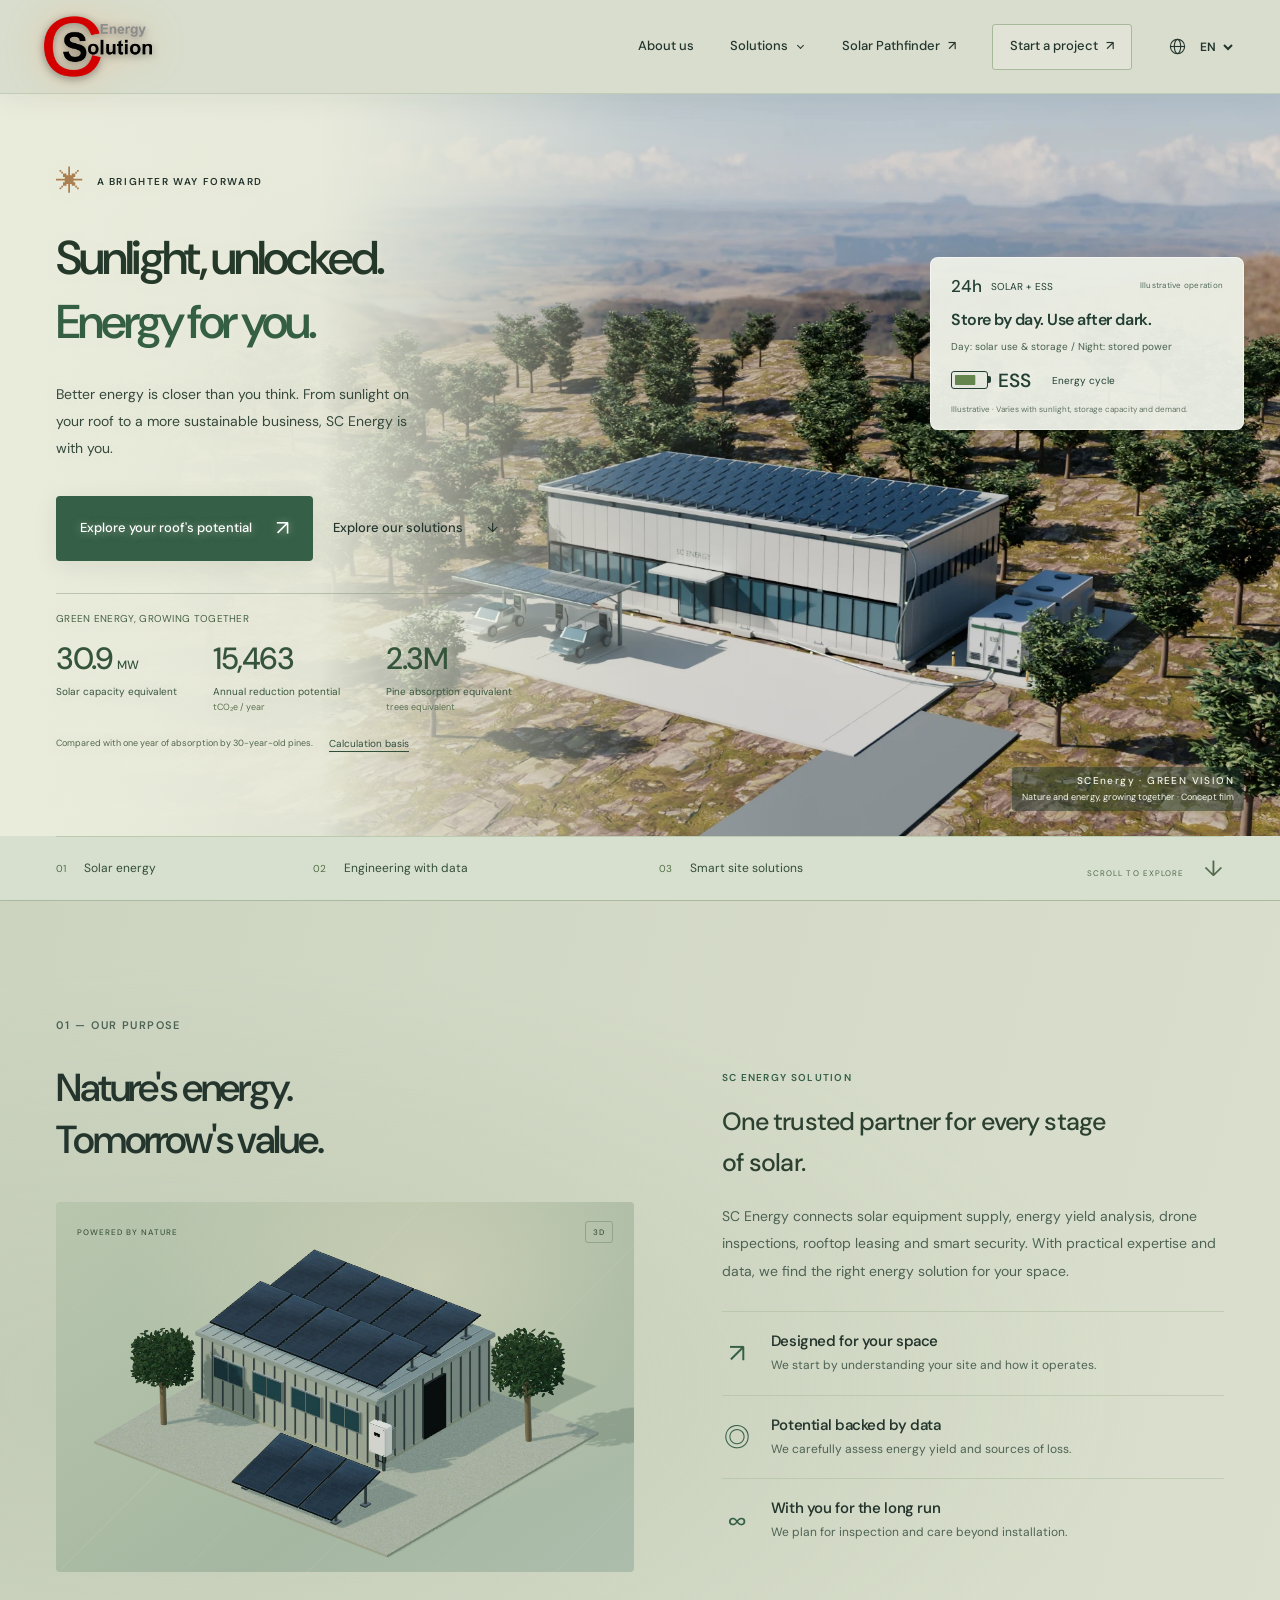
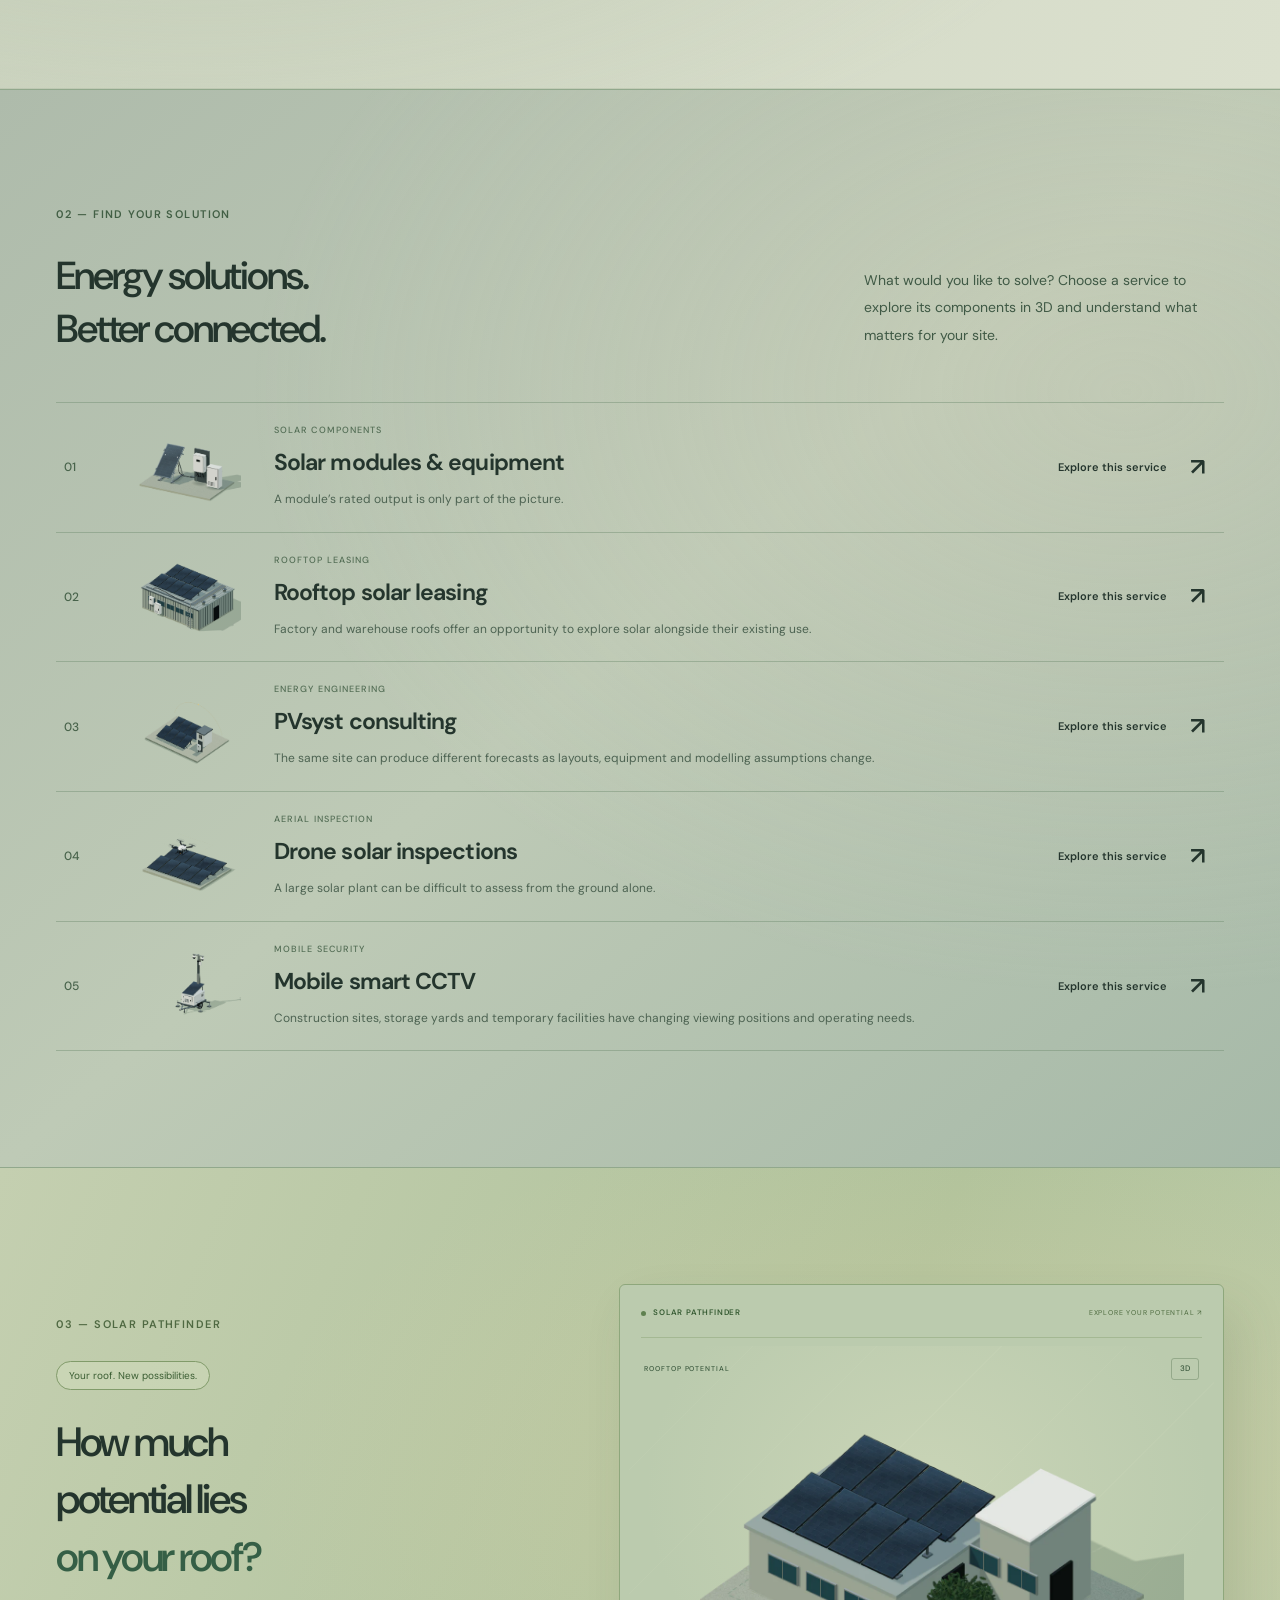
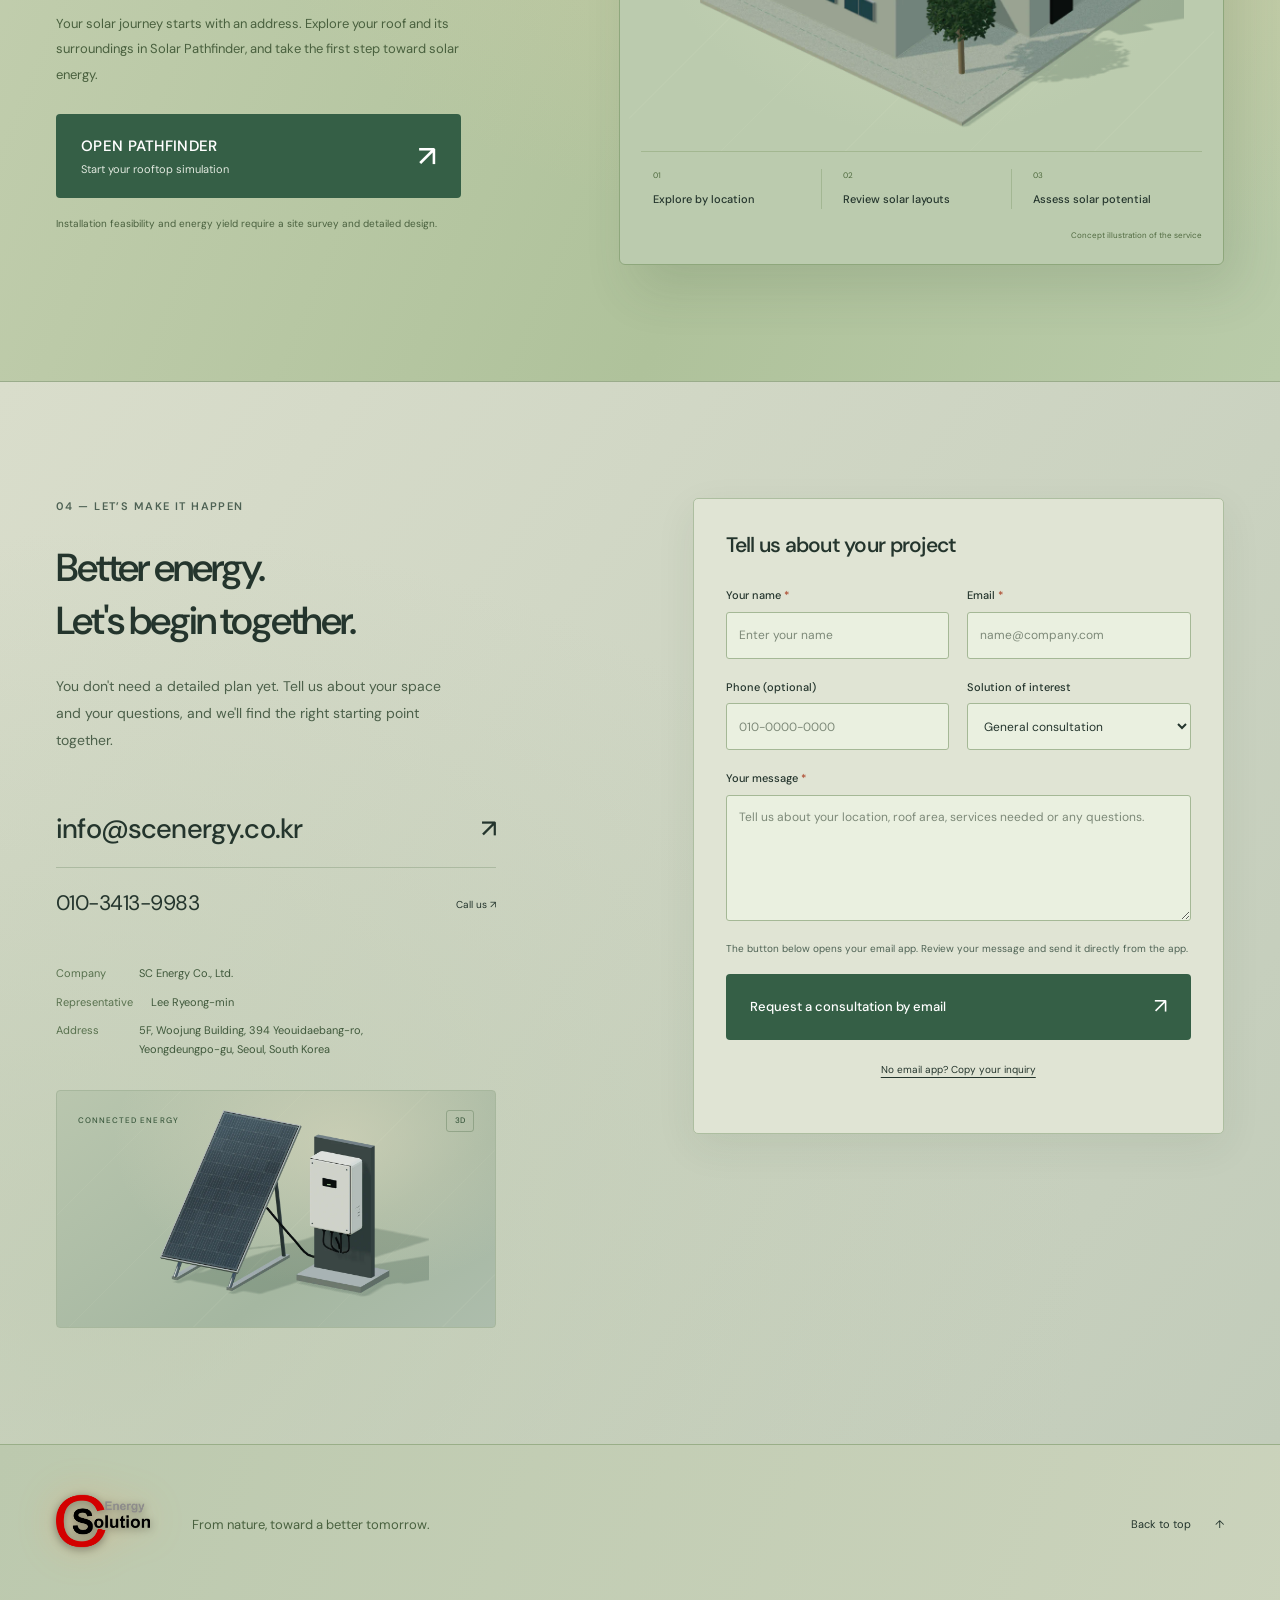
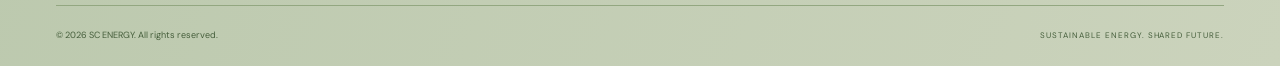
==== commit 13e3387b: "Fix solar entry and loop stutter with fixed framing and native 24 fps film" ====
--- a/index.html
+++ b/index.html
@@ -23,11 +23,11 @@
 <script src="resources/js/service-details.js?v=20260912-4" defer></script>
 <link rel="stylesheet" href="resources/css/service-stories.css?v=20260912-5a">
 <script src="resources/js/service-stories.js?v=20260912-5" defer></script>
-<link rel="stylesheet" href="resources/css/green-vision.css?v=20260913-3">
+<link rel="stylesheet" href="resources/css/green-vision.css?v=20260913-5">
 <script src="resources/js/impact-model.js?v=20260913-2" defer></script>
-<script src="resources/js/green-vision.js?v=20260913-3" defer></script>
-<script src="resources/js/energy-cycle.js?v=20260913-3" defer></script>
-<script src="resources/js/impact-vision.js?v=20260913-2" defer></script>
+<script src="resources/js/green-vision.js?v=20260913-5" defer></script>
+<script src="resources/js/energy-cycle.js?v=20260913-5" defer></script>
+<script src="resources/js/impact-vision.js?v=20260913-4" defer></script>
 <script src="resources/js/renewal.js?v=20260913-2" defer>
 </script>
 </head>
--- a/resources/css/green-vision.css
+++ b/resources/css/green-vision.css
@@ -4,7 +4,7 @@
 .hero-landscape { position: absolute; inset: 0 0 var(--vision-index); z-index: -1; overflow: hidden; background: #e9ebdb; }
 .vision-poster, .vision-poster img, .vision-film { position: absolute; inset: 0; width: 100%; height: 100%; object-fit: cover; object-position: center; }
 .vision-poster { display: block; }
-.vision-poster, .vision-film { left: auto; right: 0; width: min(100%, calc(var(--vision-height) * var(--vision-film-ratio, 2.15))); mask-image: linear-gradient(90deg, transparent, #000 20%); }
+.vision-poster, .vision-film { left: auto; right: 0; width: min(100%, calc(var(--vision-height) * 1.98)); mask-image: linear-gradient(90deg, transparent, #000 20%); }
 .vision-poster img, .vision-film { object-position: center bottom; }
 .vision-film { opacity: 0; pointer-events: none; }
 .vision-film.is-visible { opacity: 1; }
@@ -50,7 +50,7 @@
 .green-vision .hero-index { position: relative; z-index: 3; min-height: var(--vision-index); background: #d7dfcfee; box-shadow: 0 0 0 100vmax #d7dfcfee; clip-path: inset(0 -100vmax); }
 html[lang=en] .green-vision h1 { font-size: clamp(40px, 3.7vw, 58px); }
 html[lang=ja] .green-vision h1 { font-size: clamp(36px, 3.3vw, 52px); }
-.energy-cycle { position: absolute; z-index: 2; top: calc(var(--vision-height) * .22); right: max(36px, calc((100% - 1320px) / 2)); width: 314px; padding: 17px 20px 14px; color: #233e32; background: #edf0e6eb; border: 1px solid #ffffff80; border-radius: 8px; box-shadow: 0 8px 36px #112f2020; backdrop-filter: blur(12px); pointer-events: none; }
+.energy-cycle { position: absolute; z-index: 2; top: calc(var(--vision-height) * .22); right: max(36px, calc((100% - 1320px) / 2)); width: 314px; padding: 17px 20px 14px; color: #233e32; background: #edf0e6f5; border: 1px solid #ffffff80; border-radius: 8px; box-shadow: 0 8px 36px #112f2020; pointer-events: none; }
 .energy-cycle[hidden] { display: none; }
 .energy-cycle-top { display: flex; justify-content: space-between; align-items: center; gap: 8px; font-size: 10px; }
 .energy-cycle-top > span:first-child { display: flex; gap: 9px; align-items: center; }
@@ -80,7 +80,7 @@
 @media (max-width: 1100px) {
   .green-vision { --vision-index: 88px; background: #e1e4d2; }
   .vision-poster, .vision-film { width: 100%; mask-image: none; }
-  .vision-poster img, .vision-film { object-position: var(--vision-film-x, 50%) bottom; }
+  .vision-poster img, .vision-film { object-position: right bottom; }
   .green-vision .hero-grid { display: block; min-height: 0; padding: 0 0 calc(56.25vw + 164px); }
   .green-vision .hero-copy { width: 100%; max-width: 650px; padding: 30px 0 0; }
   .green-vision h1 { font-size: 44px; }
@@ -115,7 +115,7 @@
   html[lang=en] .green-vision h1 { font-size: clamp(34px, 7.8vw, 47px); }
   html[lang=ja] .green-vision h1 { font-size: clamp(29px, 6.8vw, 39px); }
   .hero-landscape { inset: auto 0 calc(var(--vision-index) + 140px); height: calc(60vw + 90px); }
-  .vision-poster img, .vision-film { object-position: var(--vision-film-x, 68%) center; }
+  .vision-poster img, .vision-film { object-position: right center; }
   .hero-landscape::after { background: linear-gradient(180deg, #e1e4d2 0%, #e1e4d29e 9%, transparent 24%); }
   .vision-caption { right: 16px; bottom: calc(var(--vision-index) + 152px); max-width: calc(100% - 32px); padding: 5px 7px; }
   .vision-caption > span:first-child { font-size: 8px; }
